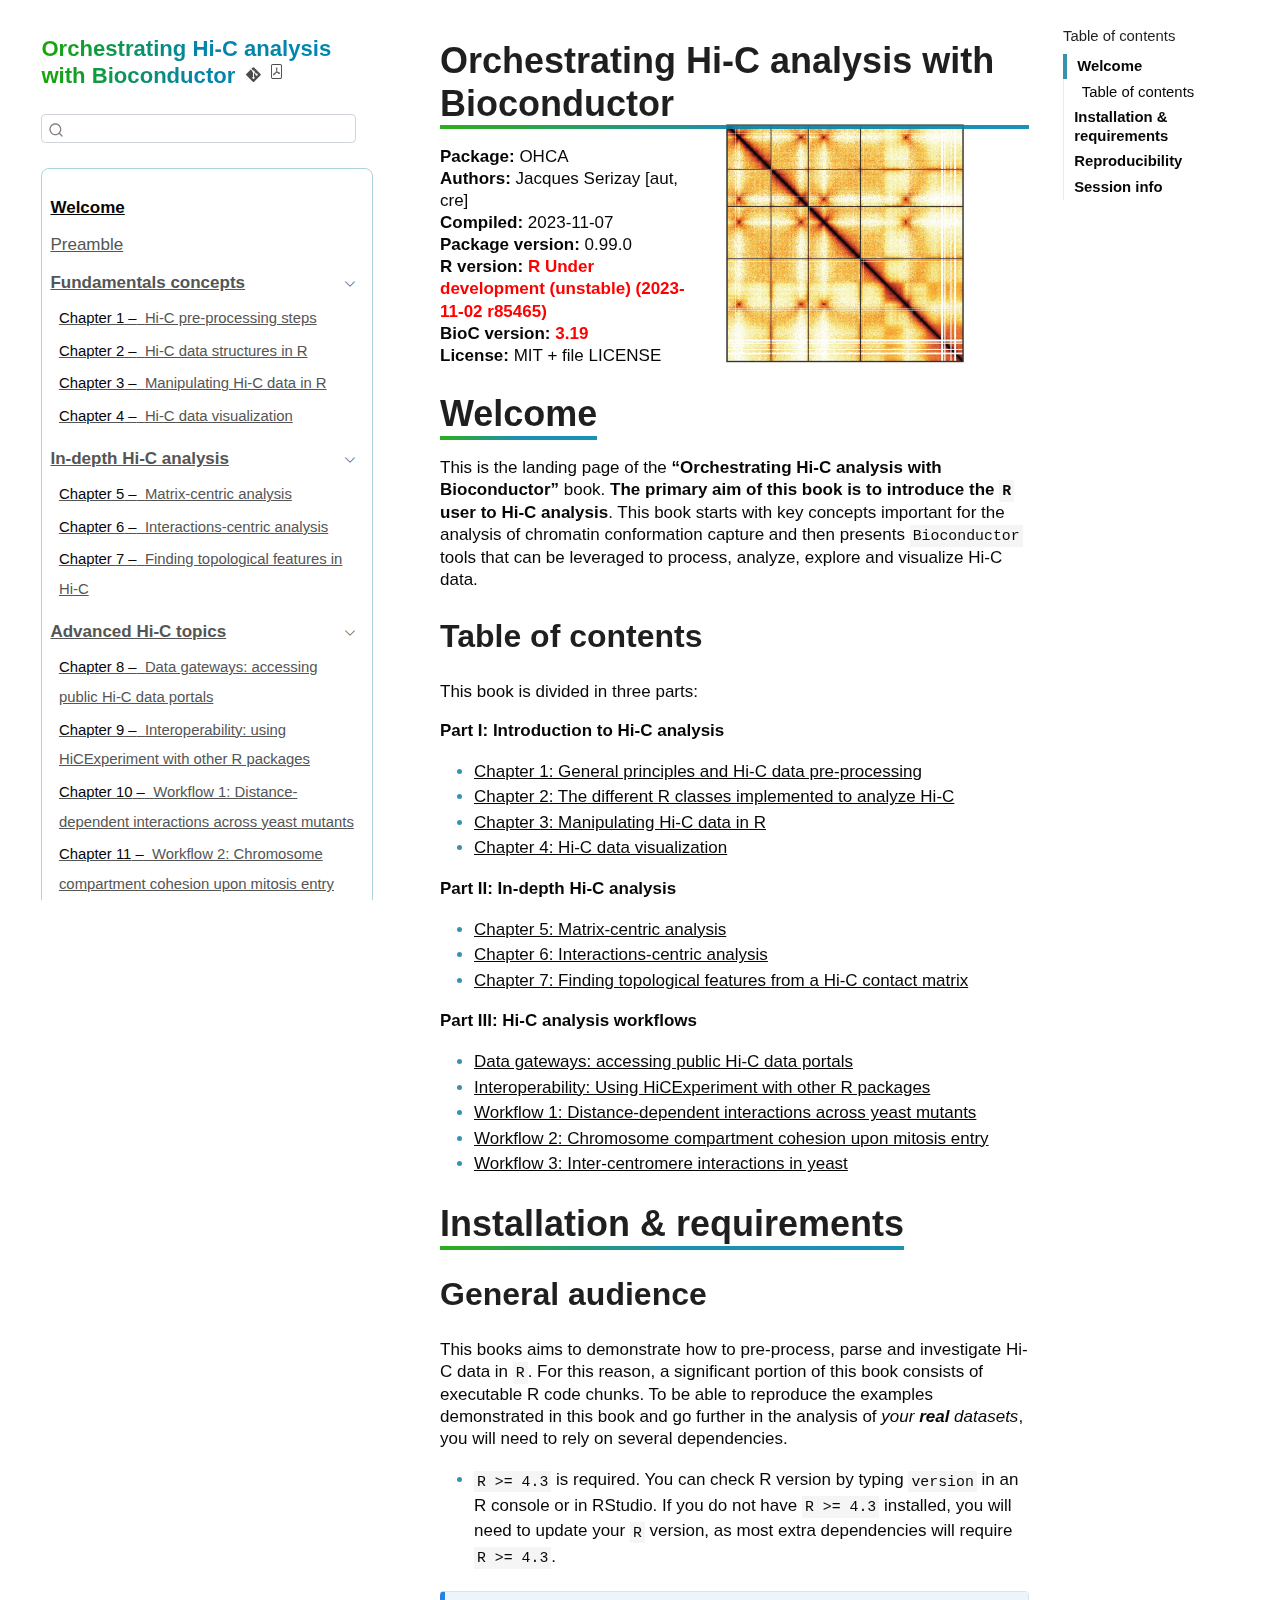
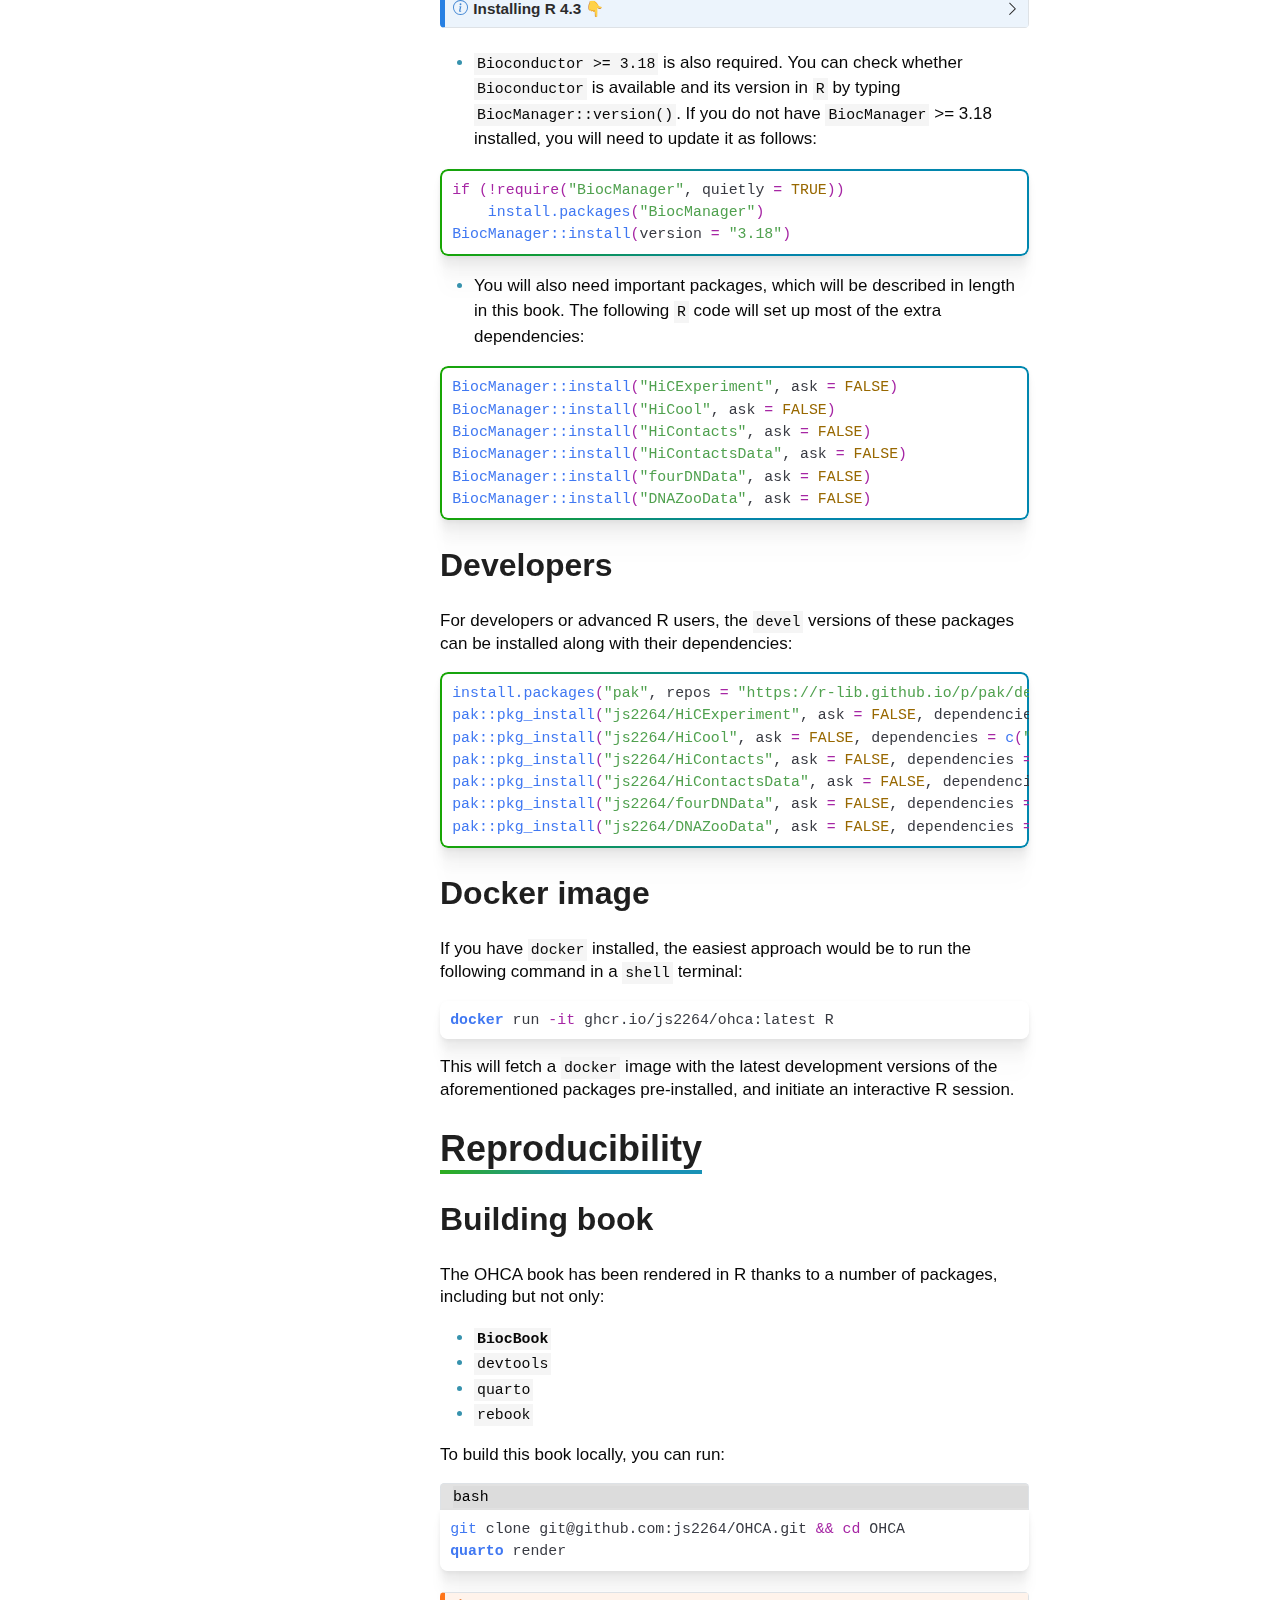
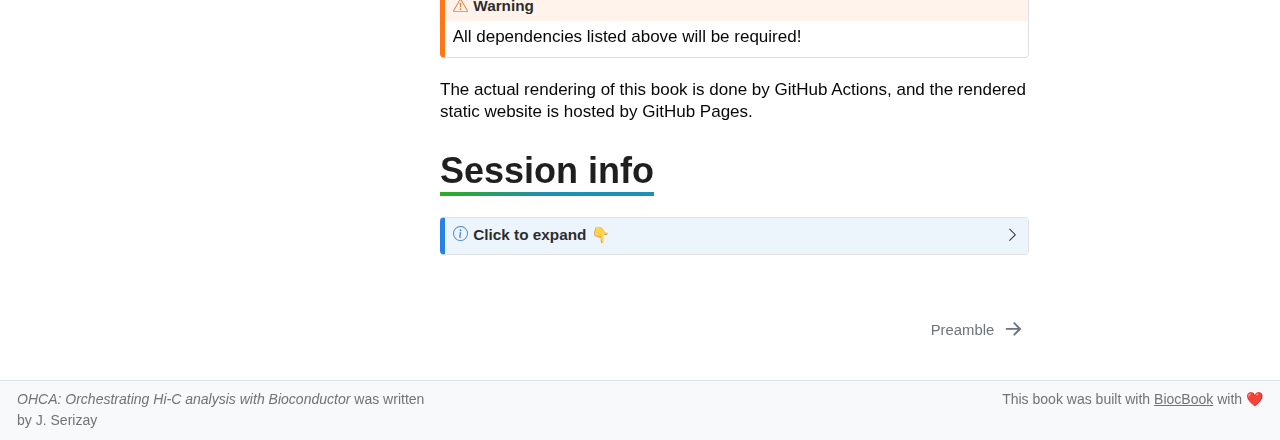
==== docs/devel/index.html @ e79a528d "Deploying to gh-pages from @ js2264/OHCA@d5140991c79b38a2b1a482feb7777cec8af69904 🚀" ====
<!DOCTYPE html>
<html xmlns="http://www.w3.org/1999/xhtml" lang="en" xml:lang="en"><head>
<meta http-equiv="Content-Type" content="text/html; charset=UTF-8">
<meta charset="utf-8">
<meta name="generator" content="quarto-1.3.433">
<meta name="viewport" content="width=device-width, initial-scale=1.0, user-scalable=yes">
<title>Orchestrating Hi-C analysis with Bioconductor</title>
<style>
code{white-space: pre-wrap;}
span.smallcaps{font-variant: small-caps;}
div.columns{display: flex; gap: min(4vw, 1.5em);}
div.column{flex: auto; overflow-x: auto;}
div.hanging-indent{margin-left: 1.5em; text-indent: -1.5em;}
ul.task-list{list-style: none;}
ul.task-list li input[type="checkbox"] {
  width: 0.8em;
  margin: 0 0.8em 0.2em -1em; /* quarto-specific, see https://github.com/quarto-dev/quarto-cli/issues/4556 */ 
  vertical-align: middle;
}
/* CSS for syntax highlighting */
pre > code.sourceCode { white-space: pre; position: relative; }
pre > code.sourceCode > span { display: inline-block; line-height: 1.25; }
pre > code.sourceCode > span:empty { height: 1.2em; }
.sourceCode { overflow: visible; }
code.sourceCode > span { color: inherit; text-decoration: inherit; }
div.sourceCode { margin: 1em 0; }
pre.sourceCode { margin: 0; }
@media screen {
div.sourceCode { overflow: auto; }
}
@media print {
pre > code.sourceCode { white-space: pre-wrap; }
pre > code.sourceCode > span { text-indent: -5em; padding-left: 5em; }
}
pre.numberSource code
  { counter-reset: source-line 0; }
pre.numberSource code > span
  { position: relative; left: -4em; counter-increment: source-line; }
pre.numberSource code > span > a:first-child::before
  { content: counter(source-line);
    position: relative; left: -1em; text-align: right; vertical-align: baseline;
    border: none; display: inline-block;
    -webkit-touch-callout: none; -webkit-user-select: none;
    -khtml-user-select: none; -moz-user-select: none;
    -ms-user-select: none; user-select: none;
    padding: 0 4px; width: 4em;
  }
pre.numberSource { margin-left: 3em;  padding-left: 4px; }
div.sourceCode
  {   }
@media screen {
pre > code.sourceCode > span > a:first-child::before { text-decoration: underline; }
}
</style>

<script src="site_libs/quarto-nav/quarto-nav.js"></script>
<script src="site_libs/quarto-nav/headroom.min.js"></script>
<script src="site_libs/clipboard/clipboard.min.js"></script>
<script src="site_libs/quarto-search/autocomplete.umd.js"></script>
<script src="site_libs/quarto-search/fuse.min.js"></script>
<script src="site_libs/quarto-search/quarto-search.js"></script>
<meta name="quarto:offset" content="./">
<link href="./pages/preamble.html" rel="next">
<link href="./assets/cover.jpg" rel="icon" type="image/jpeg">
<script src="site_libs/quarto-html/quarto.js"></script>
<script src="site_libs/quarto-html/popper.min.js"></script>
<script src="site_libs/quarto-html/tippy.umd.min.js"></script>
<script src="site_libs/quarto-html/anchor.min.js"></script>
<link href="site_libs/quarto-html/tippy.css" rel="stylesheet">
<link href="site_libs/quarto-html/quarto-syntax-highlighting.css" rel="stylesheet" id="quarto-text-highlighting-styles">
<script src="site_libs/bootstrap/bootstrap.min.js"></script>
<link href="site_libs/bootstrap/bootstrap-icons.css" rel="stylesheet">
<link href="site_libs/bootstrap/bootstrap.min.css" rel="stylesheet" id="quarto-bootstrap" data-mode="light"><script id="quarto-search-options" type="application/json">{
  "location": "sidebar",
  "copy-button": false,
  "collapse-after": 3,
  "panel-placement": "start",
  "type": "textbox",
  "limit": 20,
  "language": {
    "search-no-results-text": "No results",
    "search-matching-documents-text": "matching documents",
    "search-copy-link-title": "Copy link to search",
    "search-hide-matches-text": "Hide additional matches",
    "search-more-match-text": "more match in this document",
    "search-more-matches-text": "more matches in this document",
    "search-clear-button-title": "Clear",
    "search-detached-cancel-button-title": "Cancel",
    "search-submit-button-title": "Submit",
    "search-label": "Search"
  }
}</script>
</head>
<body class="nav-sidebar docked">

<div id="quarto-search-results"></div>
  <header id="quarto-header" class="headroom fixed-top"><nav class="quarto-secondary-nav"><div class="container-fluid d-flex">
      <button type="button" class="quarto-btn-toggle btn" data-bs-toggle="collapse" data-bs-target="#quarto-sidebar,#quarto-sidebar-glass" aria-controls="quarto-sidebar" aria-expanded="false" aria-label="Toggle sidebar navigation" onclick="if (window.quartoToggleHeadroom) { window.quartoToggleHeadroom(); }">
        <i class="bi bi-layout-text-sidebar-reverse"></i>
      </button>
      <nav class="quarto-page-breadcrumbs" aria-label="breadcrumb"><ol class="breadcrumb"><li class="breadcrumb-item"><a href="./index.html">Welcome</a></li></ol></nav>
      <a class="flex-grow-1" role="button" data-bs-toggle="collapse" data-bs-target="#quarto-sidebar,#quarto-sidebar-glass" aria-controls="quarto-sidebar" aria-expanded="false" aria-label="Toggle sidebar navigation" onclick="if (window.quartoToggleHeadroom) { window.quartoToggleHeadroom(); }">      
      </a>
      <button type="button" class="btn quarto-search-button" aria-label="" onclick="window.quartoOpenSearch();">
        <i class="bi bi-search"></i>
      </button>
    </div>
  </nav></header><!-- content --><div id="quarto-content" class="quarto-container page-columns page-rows-contents page-layout-article">
<!-- sidebar -->
  <nav id="quarto-sidebar" class="sidebar collapse collapse-horizontal sidebar-navigation docked overflow-auto"><div class="pt-lg-2 mt-2 text-left sidebar-header">
    <div class="sidebar-title mb-0 py-0">
      <a href="./">Orchestrating Hi-C analysis with Bioconductor</a> 
        <div class="sidebar-tools-main">
    <div class="dropdown">
      <a href="" title="" id="quarto-navigation-tool-dropdown-0" class="quarto-navigation-tool dropdown-toggle px-1" data-bs-toggle="dropdown" aria-expanded="false" aria-label=""><i class="bi bi-git"></i></a>
      <ul class="dropdown-menu" aria-labelledby="quarto-navigation-tool-dropdown-0">
<li>
            <a class="dropdown-item sidebar-tools-main-item" href="https://github.com/js2264/OHCA/">
            Source Code
            </a>
          </li>
          <li>
            <a class="dropdown-item sidebar-tools-main-item" href="https://js2264.github.io/OHCA/devel/">
            Browse version `devel`
            </a>
          </li>
      </ul>
</div>
    <a href="./Orchestrating-Hi-C-analysis-with-Bioconductor.pdf" rel="" title="Download PDF" class="quarto-navigation-tool px-1" aria-label="Download PDF"><i class="bi bi-file-pdf"></i></a>
</div>
    </div>
      </div>
        <div class="mt-2 flex-shrink-0 align-items-center">
        <div class="sidebar-search">
        <div id="quarto-search" class="" title="Search"></div>
        </div>
        </div>
    <div class="sidebar-menu-container"> 
    <ul class="list-unstyled mt-1">
<li class="sidebar-item">
  <div class="sidebar-item-container"> 
  <a href="./index.html" class="sidebar-item-text sidebar-link active">
 <span class="menu-text">Welcome</span></a>
  </div>
</li>
        <li class="sidebar-item">
  <div class="sidebar-item-container"> 
  <a href="./pages/preamble.html" class="sidebar-item-text sidebar-link">
 <span class="menu-text">Preamble</span></a>
  </div>
</li>
        <li class="sidebar-item sidebar-item-section">
      <div class="sidebar-item-container"> 
            <a class="sidebar-item-text sidebar-link text-start" data-bs-toggle="collapse" data-bs-target="#quarto-sidebar-section-1" aria-expanded="true">
 <span class="menu-text">Fundamentals concepts</span></a>
          <a class="sidebar-item-toggle text-start" data-bs-toggle="collapse" data-bs-target="#quarto-sidebar-section-1" aria-expanded="true" aria-label="Toggle section">
            <i class="bi bi-chevron-right ms-2"></i>
          </a> 
      </div>
      <ul id="quarto-sidebar-section-1" class="collapse list-unstyled sidebar-section depth1 show">
<li class="sidebar-item">
  <div class="sidebar-item-container"> 
  <a href="./pages/principles.html" class="sidebar-item-text sidebar-link">
 <span class="menu-text"><span class="chapter-number">1</span>&nbsp; <span class="chapter-title">Hi-C pre-processing steps</span></span></a>
  </div>
</li>
          <li class="sidebar-item">
  <div class="sidebar-item-container"> 
  <a href="./pages/data-representation.html" class="sidebar-item-text sidebar-link">
 <span class="menu-text"><span class="chapter-number">2</span>&nbsp; <span class="chapter-title">Hi-C data structures in R</span></span></a>
  </div>
</li>
          <li class="sidebar-item">
  <div class="sidebar-item-container"> 
  <a href="./pages/parsing.html" class="sidebar-item-text sidebar-link">
 <span class="menu-text"><span class="chapter-number">3</span>&nbsp; <span class="chapter-title">Manipulating Hi-C data in R</span></span></a>
  </div>
</li>
          <li class="sidebar-item">
  <div class="sidebar-item-container"> 
  <a href="./pages/visualization.html" class="sidebar-item-text sidebar-link">
 <span class="menu-text"><span class="chapter-number">4</span>&nbsp; <span class="chapter-title">Hi-C data visualization</span></span></a>
  </div>
</li>
      </ul>
</li>
        <li class="sidebar-item sidebar-item-section">
      <div class="sidebar-item-container"> 
            <a class="sidebar-item-text sidebar-link text-start" data-bs-toggle="collapse" data-bs-target="#quarto-sidebar-section-2" aria-expanded="true">
 <span class="menu-text">In-depth Hi-C analysis</span></a>
          <a class="sidebar-item-toggle text-start" data-bs-toggle="collapse" data-bs-target="#quarto-sidebar-section-2" aria-expanded="true" aria-label="Toggle section">
            <i class="bi bi-chevron-right ms-2"></i>
          </a> 
      </div>
      <ul id="quarto-sidebar-section-2" class="collapse list-unstyled sidebar-section depth1 show">
<li class="sidebar-item">
  <div class="sidebar-item-container"> 
  <a href="./pages/matrix-centric.html" class="sidebar-item-text sidebar-link">
 <span class="menu-text"><span class="chapter-number">5</span>&nbsp; <span class="chapter-title">Matrix-centric analysis</span></span></a>
  </div>
</li>
          <li class="sidebar-item">
  <div class="sidebar-item-container"> 
  <a href="./pages/interactions-centric.html" class="sidebar-item-text sidebar-link">
 <span class="menu-text"><span class="chapter-number">6</span>&nbsp; <span class="chapter-title">Interactions-centric analysis</span></span></a>
  </div>
</li>
          <li class="sidebar-item">
  <div class="sidebar-item-container"> 
  <a href="./pages/topological-features.html" class="sidebar-item-text sidebar-link">
 <span class="menu-text"><span class="chapter-number">7</span>&nbsp; <span class="chapter-title">Finding topological features in Hi-C</span></span></a>
  </div>
</li>
      </ul>
</li>
        <li class="sidebar-item sidebar-item-section">
      <div class="sidebar-item-container"> 
            <a class="sidebar-item-text sidebar-link text-start" data-bs-toggle="collapse" data-bs-target="#quarto-sidebar-section-3" aria-expanded="true">
 <span class="menu-text">Advanced Hi-C topics</span></a>
          <a class="sidebar-item-toggle text-start" data-bs-toggle="collapse" data-bs-target="#quarto-sidebar-section-3" aria-expanded="true" aria-label="Toggle section">
            <i class="bi bi-chevron-right ms-2"></i>
          </a> 
      </div>
      <ul id="quarto-sidebar-section-3" class="collapse list-unstyled sidebar-section depth1 show">
<li class="sidebar-item">
  <div class="sidebar-item-container"> 
  <a href="./pages/disseminating.html" class="sidebar-item-text sidebar-link">
 <span class="menu-text"><span class="chapter-number">8</span>&nbsp; <span class="chapter-title">Data gateways: accessing public Hi-C data portals</span></span></a>
  </div>
</li>
          <li class="sidebar-item">
  <div class="sidebar-item-container"> 
  <a href="./pages/interoperability.html" class="sidebar-item-text sidebar-link">
 <span class="menu-text"><span class="chapter-number">9</span>&nbsp; <span class="chapter-title">Interoperability: using HiCExperiment with other R packages</span></span></a>
  </div>
</li>
          <li class="sidebar-item">
  <div class="sidebar-item-container"> 
  <a href="./pages/workflow-yeast.html" class="sidebar-item-text sidebar-link">
 <span class="menu-text"><span class="chapter-number">10</span>&nbsp; <span class="chapter-title">Workflow 1: Distance-dependent interactions across yeast mutants</span></span></a>
  </div>
</li>
          <li class="sidebar-item">
  <div class="sidebar-item-container"> 
  <a href="./pages/workflow-chicken.html" class="sidebar-item-text sidebar-link">
 <span class="menu-text"><span class="chapter-number">11</span>&nbsp; <span class="chapter-title">Workflow 2: Chromosome compartment cohesion upon mitosis entry</span></span></a>
  </div>
</li>
          <li class="sidebar-item">
  <div class="sidebar-item-container"> 
  <a href="./pages/workflow-centros.html" class="sidebar-item-text sidebar-link">
 <span class="menu-text"><span class="chapter-number">12</span>&nbsp; <span class="chapter-title">Workflow 3: Inter-centromere interactions in yeast</span></span></a>
  </div>
</li>
      </ul>
</li>
    </ul>
</div>
</nav><div id="quarto-sidebar-glass" data-bs-toggle="collapse" data-bs-target="#quarto-sidebar,#quarto-sidebar-glass"></div>
<!-- margin-sidebar -->
    <div id="quarto-margin-sidebar" class="sidebar margin-sidebar">
        <nav id="TOC" role="doc-toc" class="toc-active"><h2 id="toc-title">Table of contents</h2>
   
  <ul>
<li>
<a href="#welcome" id="toc-welcome" class="nav-link active" data-scroll-target="#welcome">Welcome</a>
  <ul class="collapse">
<li><a href="#table-of-contents" id="toc-table-of-contents" class="nav-link" data-scroll-target="#table-of-contents">Table of contents</a></li>
  </ul>
</li>
  <li>
<a href="#installation-requirements" id="toc-installation-requirements" class="nav-link" data-scroll-target="#installation-requirements">Installation &amp; requirements</a>
  <ul class="collapse">
<li><a href="#general-audience" id="toc-general-audience" class="nav-link" data-scroll-target="#general-audience">General audience</a></li>
  <li><a href="#developers" id="toc-developers" class="nav-link" data-scroll-target="#developers">Developers</a></li>
  <li><a href="#docker-image" id="toc-docker-image" class="nav-link" data-scroll-target="#docker-image">Docker image</a></li>
  </ul>
</li>
  <li>
<a href="#reproducibility" id="toc-reproducibility" class="nav-link" data-scroll-target="#reproducibility">Reproducibility</a>
  <ul class="collapse">
<li><a href="#building-book" id="toc-building-book" class="nav-link" data-scroll-target="#building-book">Building book</a></li>
  </ul>
</li>
  <li><a href="#session-info" id="toc-session-info" class="nav-link" data-scroll-target="#session-info">Session info</a></li>
  </ul></nav>
    </div>
<!-- main -->
<main class="content" id="quarto-document-content"><header id="title-block-header" class="quarto-title-block default"><div class="quarto-title">
<h1 class="title">Orchestrating Hi-C analysis with Bioconductor</h1>
</div>



<div class="quarto-title-meta">

    
  
    
  </div>
  

</header><p><img src="assets/cover.jpg" title="Orchestrating Hi-C analysis with Bioconductor" class="quarto-cover-image img-fluid"></p>
<p><strong>Package:</strong> OHCA<br><strong>Authors:</strong> Jacques Serizay [aut, cre]<br><strong>Compiled:</strong> 2023-11-07<br><strong>Package version:</strong> 0.99.0<br><strong>R version:</strong> <b style="color:red;">R Under development (unstable) (2023-11-02 r85465)</b><br><strong>BioC version:</strong> <b style="color:red;">3.19</b><br><strong>License:</strong> MIT + file LICENSE<br></p>
<section id="welcome" class="level1 unnumbered"><h1 class="unnumbered">Welcome</h1>
<p>This is the landing page of the <strong>“Orchestrating Hi-C analysis with Bioconductor”</strong> book. <strong>The primary aim of this book is to introduce the <code>R</code> user to Hi-C analysis</strong>. This book starts with key concepts important for the analysis of chromatin conformation capture and then presents <code>Bioconductor</code> tools that can be leveraged to process, analyze, explore and visualize Hi-C data.</p>
<section id="table-of-contents" class="level2 unnumbered"><h2 class="unnumbered anchored" data-anchor-id="table-of-contents">Table of contents</h2>
<p>This book is divided in three parts:</p>
<p><strong>Part I: Introduction to Hi-C analysis</strong></p>
<ul>
<li><a href="principles.qmd">Chapter 1: General principles and Hi-C data pre-processing</a></li>
<li><a href="data-representation.qmd">Chapter 2: The different R classes implemented to analyze Hi-C</a></li>
<li><a href="parsing.qmd">Chapter 3: Manipulating Hi-C data in R</a></li>
<li><a href="visualization.qmd">Chapter 4: Hi-C data visualization</a></li>
</ul>
<p><strong>Part II: In-depth Hi-C analysis</strong></p>
<ul>
<li><a href="matrix-centric.qmd">Chapter 5: Matrix-centric analysis</a></li>
<li><a href="interactions-centric.qmd">Chapter 6: Interactions-centric analysis</a></li>
<li><a href="topological-features.qmd">Chapter 7: Finding topological features from a Hi-C contact matrix</a></li>
</ul>
<p><strong>Part III: Hi-C analysis workflows</strong></p>
<ul>
<li><a href="disseminating.qmd">Data gateways: accessing public Hi-C data portals</a></li>
<li><a href="interoperability.qmd">Interoperability: Using HiCExperiment with other R packages</a></li>
<li><a href="workflow-yeast.qmd">Workflow 1: Distance-dependent interactions across yeast mutants</a></li>
<li><a href="workflow-chicken.qmd">Workflow 2: Chromosome compartment cohesion upon mitosis entry</a></li>
<li><a href="workflow-centros.qmd">Workflow 3: Inter-centromere interactions in yeast</a></li>
</ul></section></section><section id="installation-requirements" class="level1 unnumbered"><h1 class="unnumbered">Installation &amp; requirements</h1>
<section id="general-audience" class="level2 unnumbered"><h2 class="unnumbered anchored" data-anchor-id="general-audience">General audience</h2>
<p>This books aims to demonstrate how to pre-process, parse and investigate Hi-C data in <code>R</code>. For this reason, a significant portion of this book consists of executable R code chunks. To be able to reproduce the examples demonstrated in this book and go further in the analysis of <em>your <strong>real</strong> datasets</em>, you will need to rely on several dependencies.</p>
<ul>
<li>
<code>R &gt;= 4.3</code> is required. You can check R version by typing <code>version</code> in an R console or in RStudio. If you do not have <code>R &gt;= 4.3</code> installed, you will need to update your <code>R</code> version, as most extra dependencies will require <code>R &gt;= 4.3</code>.</li>
</ul>
<div class="callout callout-style-default callout-note callout-titled">
<div class="callout-header d-flex align-content-center" data-bs-toggle="collapse" data-bs-target=".callout-1-contents" aria-controls="callout-1" aria-expanded="false" aria-label="Toggle callout">
<div class="callout-icon-container">
<i class="callout-icon"></i>
</div>
<div class="callout-title-container flex-fill">
Installing R 4.3 👇
</div>
<div class="callout-btn-toggle d-inline-block border-0 py-1 ps-1 pe-0 float-end"><i class="callout-toggle"></i></div>
</div>
<div id="callout-1" class="callout-1-contents callout-collapse collapse">
<div class="callout-body-container callout-body">
<p>Detailed instructions are available <a href="https://github.com/js2264/setup_ubuntu">here</a> to install <code>R 4.3</code> on a Linux machine (Ubuntu 22.04).</p>
<p>Briefly, to install pre-compiled version of <code>R 4.3.0</code>:</p>
<div class="cell" data-layout-align="center">
<div class="sourceCode cell-code" id="cb1"><pre class="sourceCode sh code-with-copy"><code class="sourceCode bash"><span id="cb1-1"><a href="#cb1-1" aria-hidden="true" tabindex="-1"></a><span class="co"># This is adapted from Posit (https://docs.posit.co/resources/install-r/)</span></span>
<span id="cb1-2"><a href="#cb1-2" aria-hidden="true" tabindex="-1"></a><span class="bu">export</span> <span class="va">R_VERSION</span><span class="op">=</span>4.3.0</span>
<span id="cb1-3"><a href="#cb1-3" aria-hidden="true" tabindex="-1"></a></span>
<span id="cb1-4"><a href="#cb1-4" aria-hidden="true" tabindex="-1"></a><span class="co"># Install curl and gdebi-core</span></span>
<span id="cb1-5"><a href="#cb1-5" aria-hidden="true" tabindex="-1"></a><span class="fu">sudo</span> apt update <span class="at">-qq</span></span>
<span id="cb1-6"><a href="#cb1-6" aria-hidden="true" tabindex="-1"></a><span class="fu">sudo</span> apt install curl gdebi-core <span class="at">-y</span></span>
<span id="cb1-7"><a href="#cb1-7" aria-hidden="true" tabindex="-1"></a></span>
<span id="cb1-8"><a href="#cb1-8" aria-hidden="true" tabindex="-1"></a><span class="co"># Fetching the `.deb` install file from Posit repository</span></span>
<span id="cb1-9"><a href="#cb1-9" aria-hidden="true" tabindex="-1"></a><span class="ex">curl</span> <span class="at">-O</span> https://cdn.rstudio.com/r/ubuntu-2204/pkgs/r-<span class="va">${R_VERSION}</span>_1_amd64.deb</span>
<span id="cb1-10"><a href="#cb1-10" aria-hidden="true" tabindex="-1"></a></span>
<span id="cb1-11"><a href="#cb1-11" aria-hidden="true" tabindex="-1"></a><span class="co"># Install R</span></span>
<span id="cb1-12"><a href="#cb1-12" aria-hidden="true" tabindex="-1"></a><span class="fu">sudo</span> gdebi r-<span class="va">${R_VERSION}</span>_1_amd64.deb <span class="at">--non-interactive</span> <span class="at">-q</span></span>
<span id="cb1-13"><a href="#cb1-13" aria-hidden="true" tabindex="-1"></a></span>
<span id="cb1-14"><a href="#cb1-14" aria-hidden="true" tabindex="-1"></a><span class="co"># Optional: create a symlink to add R to your PATH</span></span>
<span id="cb1-15"><a href="#cb1-15" aria-hidden="true" tabindex="-1"></a><span class="fu">sudo</span> ln <span class="at">-s</span> /opt/R/<span class="va">${R_VERSION}</span>/bin/R /usr/local/bin/R</span></code><button title="Copy to Clipboard" class="code-copy-button"><i class="bi"></i></button></pre></div>
</div>
<p>If you have some issues when installing the Hi-C packages listed below, you may need to install the following system libraries:</p>
<div class="cell" data-layout-align="center">
<div class="sourceCode cell-code" id="cb2"><pre class="sourceCode sh code-with-copy"><code class="sourceCode bash"><span id="cb2-1"><a href="#cb2-1" aria-hidden="true" tabindex="-1"></a><span class="fu">sudo</span> apt update <span class="at">-qq</span></span>
<span id="cb2-2"><a href="#cb2-2" aria-hidden="true" tabindex="-1"></a><span class="fu">sudo</span> apt install <span class="at">-y</span> <span class="dt">\</span></span>
<span id="cb2-3"><a href="#cb2-3" aria-hidden="true" tabindex="-1"></a>    automake make cmake fort77 gfortran <span class="dt">\</span></span>
<span id="cb2-4"><a href="#cb2-4" aria-hidden="true" tabindex="-1"></a>    bzip2 unzip ftp build-essential <span class="dt">\</span></span>
<span id="cb2-5"><a href="#cb2-5" aria-hidden="true" tabindex="-1"></a>    libc6 libreadline-dev <span class="dt">\</span></span>
<span id="cb2-6"><a href="#cb2-6" aria-hidden="true" tabindex="-1"></a>    libpng-dev libjpeg-dev libtiff-dev <span class="dt">\</span></span>
<span id="cb2-7"><a href="#cb2-7" aria-hidden="true" tabindex="-1"></a>    libx11-dev libxt-dev x11-common <span class="dt">\</span></span>
<span id="cb2-8"><a href="#cb2-8" aria-hidden="true" tabindex="-1"></a>    libharfbuzz-dev libfribidi-dev <span class="dt">\</span></span>
<span id="cb2-9"><a href="#cb2-9" aria-hidden="true" tabindex="-1"></a>    libfreetype6-dev libfontconfig1-dev <span class="dt">\</span></span>
<span id="cb2-10"><a href="#cb2-10" aria-hidden="true" tabindex="-1"></a>    libbz2-dev liblzma-dev libtool <span class="dt">\</span></span>
<span id="cb2-11"><a href="#cb2-11" aria-hidden="true" tabindex="-1"></a>    libxml2 libxml2-dev <span class="dt">\</span></span>
<span id="cb2-12"><a href="#cb2-12" aria-hidden="true" tabindex="-1"></a>    libzstd-dev zlib1g-dev <span class="dt">\</span></span>
<span id="cb2-13"><a href="#cb2-13" aria-hidden="true" tabindex="-1"></a>    libdb-dev libglu1-mesa-dev <span class="dt">\</span></span>
<span id="cb2-14"><a href="#cb2-14" aria-hidden="true" tabindex="-1"></a>    libncurses5-dev libghc-zlib-dev libncurses-dev <span class="dt">\</span></span>
<span id="cb2-15"><a href="#cb2-15" aria-hidden="true" tabindex="-1"></a>    libpcre3-dev libxml2-dev libblas-dev libzmq3-dev <span class="dt">\</span></span>
<span id="cb2-16"><a href="#cb2-16" aria-hidden="true" tabindex="-1"></a>    libssl-dev libcurl4-openssl-dev <span class="dt">\</span></span>
<span id="cb2-17"><a href="#cb2-17" aria-hidden="true" tabindex="-1"></a>    libgsl-dev libeigen3-dev libboost-all-dev <span class="dt">\</span></span>
<span id="cb2-18"><a href="#cb2-18" aria-hidden="true" tabindex="-1"></a>    libgtk2.0-dev xvfb xauth xfonts-base apt-transport-https <span class="dt">\</span></span>
<span id="cb2-19"><a href="#cb2-19" aria-hidden="true" tabindex="-1"></a>    libhdf5-dev libudunits2-dev libgdal-dev libgeos-dev <span class="dt">\</span></span>
<span id="cb2-20"><a href="#cb2-20" aria-hidden="true" tabindex="-1"></a>    libproj-dev libnode-dev libmagick++-dev</span></code><button title="Copy to Clipboard" class="code-copy-button"><i class="bi"></i></button></pre></div>
</div>
</div>
</div>
</div>
<ul>
<li>
<code>Bioconductor &gt;= 3.18</code> is also required. You can check whether <code>Bioconductor</code> is available and its version in <code>R</code> by typing <code><a href="https://bioconductor.github.io/BiocManager/reference/version.html">BiocManager::version()</a></code>. If you do not have <code>BiocManager</code> &gt;= 3.18 installed, you will need to update it as follows:</li>
</ul>
<div class="cell" data-layout-align="center">
<div class="sourceCode" id="cb3"><pre class="downlit sourceCode r code-with-copy"><code class="sourceCode R"><span><span class="kw">if</span> <span class="op">(</span><span class="op">!</span><span class="kw"><a href="https://rdrr.io/r/base/library.html">require</a></span><span class="op">(</span><span class="st"><a href="https://bioconductor.github.io/BiocManager/">"BiocManager"</a></span>, quietly <span class="op">=</span> <span class="cn">TRUE</span><span class="op">)</span><span class="op">)</span></span>
<span>    <span class="fu"><a href="https://rdrr.io/r/utils/install.packages.html">install.packages</a></span><span class="op">(</span><span class="st">"BiocManager"</span><span class="op">)</span></span>
<span><span class="fu">BiocManager</span><span class="fu">::</span><span class="fu"><a href="https://bioconductor.github.io/BiocManager/reference/install.html">install</a></span><span class="op">(</span>version <span class="op">=</span> <span class="st">"3.18"</span><span class="op">)</span></span></code><button title="Copy to Clipboard" class="code-copy-button"><i class="bi"></i></button></pre></div>
</div>
<ul>
<li>You will also need important packages, which will be described in length in this book. The following <code>R</code> code will set up most of the extra dependencies:</li>
</ul>
<div class="cell" data-layout-align="center">
<div class="sourceCode" id="cb4"><pre class="downlit sourceCode r code-with-copy"><code class="sourceCode R"><span><span class="fu">BiocManager</span><span class="fu">::</span><span class="fu"><a href="https://bioconductor.github.io/BiocManager/reference/install.html">install</a></span><span class="op">(</span><span class="st">"HiCExperiment"</span>, ask <span class="op">=</span> <span class="cn">FALSE</span><span class="op">)</span></span>
<span><span class="fu">BiocManager</span><span class="fu">::</span><span class="fu"><a href="https://bioconductor.github.io/BiocManager/reference/install.html">install</a></span><span class="op">(</span><span class="st">"HiCool"</span>, ask <span class="op">=</span> <span class="cn">FALSE</span><span class="op">)</span></span>
<span><span class="fu">BiocManager</span><span class="fu">::</span><span class="fu"><a href="https://bioconductor.github.io/BiocManager/reference/install.html">install</a></span><span class="op">(</span><span class="st">"HiContacts"</span>, ask <span class="op">=</span> <span class="cn">FALSE</span><span class="op">)</span></span>
<span><span class="fu">BiocManager</span><span class="fu">::</span><span class="fu"><a href="https://bioconductor.github.io/BiocManager/reference/install.html">install</a></span><span class="op">(</span><span class="st">"HiContactsData"</span>, ask <span class="op">=</span> <span class="cn">FALSE</span><span class="op">)</span></span>
<span><span class="fu">BiocManager</span><span class="fu">::</span><span class="fu"><a href="https://bioconductor.github.io/BiocManager/reference/install.html">install</a></span><span class="op">(</span><span class="st">"fourDNData"</span>, ask <span class="op">=</span> <span class="cn">FALSE</span><span class="op">)</span></span>
<span><span class="fu">BiocManager</span><span class="fu">::</span><span class="fu"><a href="https://bioconductor.github.io/BiocManager/reference/install.html">install</a></span><span class="op">(</span><span class="st">"DNAZooData"</span>, ask <span class="op">=</span> <span class="cn">FALSE</span><span class="op">)</span></span></code><button title="Copy to Clipboard" class="code-copy-button"><i class="bi"></i></button></pre></div>
</div>
</section><section id="developers" class="level2 unnumbered"><h2 class="unnumbered anchored" data-anchor-id="developers">Developers</h2>
<p>For developers or advanced R users, the <code>devel</code> versions of these packages can be installed along with their dependencies:</p>
<div class="cell" data-layout-align="center">
<div class="sourceCode" id="cb5"><pre class="downlit sourceCode r code-with-copy"><code class="sourceCode R"><span><span class="fu"><a href="https://rdrr.io/r/utils/install.packages.html">install.packages</a></span><span class="op">(</span><span class="st">"pak"</span>, repos <span class="op">=</span> <span class="st">"https://r-lib.github.io/p/pak/devel/"</span><span class="op">)</span></span>
<span><span class="fu">pak</span><span class="fu">::</span><span class="fu">pkg_install</span><span class="op">(</span><span class="st">"js2264/HiCExperiment"</span>, ask <span class="op">=</span> <span class="cn">FALSE</span>, dependencies <span class="op">=</span> <span class="fu"><a href="https://rdrr.io/r/base/c.html">c</a></span><span class="op">(</span><span class="st">"Depends"</span>, <span class="st">"Imports"</span>, <span class="st">"Suggests"</span><span class="op">)</span><span class="op">)</span></span>
<span><span class="fu">pak</span><span class="fu">::</span><span class="fu">pkg_install</span><span class="op">(</span><span class="st">"js2264/HiCool"</span>, ask <span class="op">=</span> <span class="cn">FALSE</span>, dependencies <span class="op">=</span> <span class="fu"><a href="https://rdrr.io/r/base/c.html">c</a></span><span class="op">(</span><span class="st">"Depends"</span>, <span class="st">"Imports"</span>, <span class="st">"Suggests"</span><span class="op">)</span><span class="op">)</span></span>
<span><span class="fu">pak</span><span class="fu">::</span><span class="fu">pkg_install</span><span class="op">(</span><span class="st">"js2264/HiContacts"</span>, ask <span class="op">=</span> <span class="cn">FALSE</span>, dependencies <span class="op">=</span> <span class="fu"><a href="https://rdrr.io/r/base/c.html">c</a></span><span class="op">(</span><span class="st">"Depends"</span>, <span class="st">"Imports"</span>, <span class="st">"Suggests"</span><span class="op">)</span><span class="op">)</span></span>
<span><span class="fu">pak</span><span class="fu">::</span><span class="fu">pkg_install</span><span class="op">(</span><span class="st">"js2264/HiContactsData"</span>, ask <span class="op">=</span> <span class="cn">FALSE</span>, dependencies <span class="op">=</span> <span class="fu"><a href="https://rdrr.io/r/base/c.html">c</a></span><span class="op">(</span><span class="st">"Depends"</span>, <span class="st">"Imports"</span>, <span class="st">"Suggests"</span><span class="op">)</span><span class="op">)</span></span>
<span><span class="fu">pak</span><span class="fu">::</span><span class="fu">pkg_install</span><span class="op">(</span><span class="st">"js2264/fourDNData"</span>, ask <span class="op">=</span> <span class="cn">FALSE</span>, dependencies <span class="op">=</span> <span class="fu"><a href="https://rdrr.io/r/base/c.html">c</a></span><span class="op">(</span><span class="st">"Depends"</span>, <span class="st">"Imports"</span>, <span class="st">"Suggests"</span><span class="op">)</span><span class="op">)</span></span>
<span><span class="fu">pak</span><span class="fu">::</span><span class="fu">pkg_install</span><span class="op">(</span><span class="st">"js2264/DNAZooData"</span>, ask <span class="op">=</span> <span class="cn">FALSE</span>, dependencies <span class="op">=</span> <span class="fu"><a href="https://rdrr.io/r/base/c.html">c</a></span><span class="op">(</span><span class="st">"Depends"</span>, <span class="st">"Imports"</span>, <span class="st">"Suggests"</span><span class="op">)</span><span class="op">)</span></span></code><button title="Copy to Clipboard" class="code-copy-button"><i class="bi"></i></button></pre></div>
</div>
</section><section id="docker-image" class="level2 unnumbered"><h2 class="unnumbered anchored" data-anchor-id="docker-image">Docker image</h2>
<p>If you have <code>docker</code> installed, the easiest approach would be to run the following command in a <code>shell</code> terminal:</p>
<div class="cell" data-layout-align="center">
<div class="sourceCode cell-code" id="cb6"><pre class="sourceCode sh code-with-copy"><code class="sourceCode bash"><span id="cb6-1"><a href="#cb6-1" aria-hidden="true" tabindex="-1"></a><span class="ex">docker</span> run <span class="at">-it</span> ghcr.io/js2264/ohca:latest R</span></code><button title="Copy to Clipboard" class="code-copy-button"><i class="bi"></i></button></pre></div>
</div>
<p>This will fetch a <code>docker</code> image with the latest development versions of the aforementioned packages pre-installed, and initiate an interactive R session.</p>
</section></section><section id="reproducibility" class="level1 unnumbered"><h1 class="unnumbered">Reproducibility</h1>
<section id="building-book" class="level2 unnumbered"><h2 class="unnumbered anchored" data-anchor-id="building-book">Building book</h2>
<p>The OHCA book has been rendered in R thanks to a number of packages, including but not only:</p>
<ul>
<li><strong><code>BiocBook</code></strong></li>
<li><code>devtools</code></li>
<li><code>quarto</code></li>
<li><code>rebook</code></li>
</ul>
<p>To build this book locally, you can run:</p>
<div class="cell" data-layout-align="center">
<div class="code-with-filename">
<div class="code-with-filename-file">
<pre><strong>bash</strong></pre>
</div>
<div class="sourceCode cell-code" id="cb7"><pre class="sourceCode sh code-with-copy"><code class="sourceCode bash"><span id="cb7-1"><a href="#cb7-1" aria-hidden="true" tabindex="-1"></a><span class="fu">git</span> clone git@github.com:js2264/OHCA.git <span class="kw">&amp;&amp;</span> <span class="bu">cd</span> OHCA</span>
<span id="cb7-2"><a href="#cb7-2" aria-hidden="true" tabindex="-1"></a><span class="ex">quarto</span> render</span></code><button title="Copy to Clipboard" class="code-copy-button"><i class="bi"></i></button></pre></div>
</div>
</div>
<div class="callout callout-style-default callout-warning callout-titled">
<div class="callout-header d-flex align-content-center">
<div class="callout-icon-container">
<i class="callout-icon"></i>
</div>
<div class="callout-title-container flex-fill">
Warning
</div>
</div>
<div class="callout-body-container callout-body">
<p>All dependencies listed above will be required!</p>
</div>
</div>
<p>The actual rendering of this book is done by GitHub Actions, and the rendered static website is hosted by GitHub Pages.</p>
</section></section><section id="session-info" class="level1 unnumbered"><h1 class="unnumbered">Session info</h1>
<div class="callout callout-style-default callout-note callout-titled">
<div class="callout-header d-flex align-content-center" data-bs-toggle="collapse" data-bs-target=".callout-3-contents" aria-controls="callout-3" aria-expanded="false" aria-label="Toggle callout">
<div class="callout-icon-container">
<i class="callout-icon"></i>
</div>
<div class="callout-title-container flex-fill">
Click to expand 👇
</div>
<div class="callout-btn-toggle d-inline-block border-0 py-1 ps-1 pe-0 float-end"><i class="callout-toggle"></i></div>
</div>
<div id="callout-3" class="callout-3-contents callout-collapse collapse">
<div class="callout-body-container callout-body">
<div class="cell" data-layout-align="center">
<div class="sourceCode" id="cb8"><pre class="downlit sourceCode r code-with-copy"><code class="sourceCode R"><span><span class="fu">sessioninfo</span><span class="fu">::</span><span class="fu"><a href="https://r-lib.github.io/sessioninfo/reference/session_info.html">session_info</a></span><span class="op">(</span></span>
<span>    <span class="fu"><a href="https://rdrr.io/r/utils/installed.packages.html">installed.packages</a></span><span class="op">(</span><span class="op">)</span><span class="op">[</span>,<span class="st">"Package"</span><span class="op">]</span>, </span>
<span>    include_base <span class="op">=</span> <span class="cn">TRUE</span></span>
<span><span class="op">)</span></span>
<span><span class="co">##  ─ Session info ────────────────────────────────────────────────────────────</span></span>
<span><span class="co">##   setting  value</span></span>
<span><span class="co">##   version  R Under development (unstable) (2023-11-02 r85465)</span></span>
<span><span class="co">##   os       Ubuntu 22.04.3 LTS</span></span>
<span><span class="co">##   system   x86_64, linux-gnu</span></span>
<span><span class="co">##   ui       X11</span></span>
<span><span class="co">##   language (EN)</span></span>
<span><span class="co">##   collate  C</span></span>
<span><span class="co">##   ctype    en_US.UTF-8</span></span>
<span><span class="co">##   tz       Etc/UTC</span></span>
<span><span class="co">##   date     2023-11-07</span></span>
<span><span class="co">##   pandoc   3.1.1 @ /usr/local/bin/ (via rmarkdown)</span></span>
<span><span class="co">##  </span></span>
<span><span class="co">##  ─ Packages ────────────────────────────────────────────────────────────────</span></span>
<span><span class="co">##   package                     * version    date (UTC) lib source</span></span>
<span><span class="co">##   abind                         1.4-5      2016-07-21 [2] CRAN (R 4.4.0)</span></span>
<span><span class="co">##   aggregation                   1.0.1      2018-01-25 [2] CRAN (R 4.4.0)</span></span>
<span><span class="co">##   AnnotationDbi                 1.65.2     2023-11-03 [2] Bioconductor</span></span>
<span><span class="co">##   AnnotationFilter              1.27.0     2023-10-24 [2] Bioconductor</span></span>
<span><span class="co">##   AnnotationHub                 3.11.0     2023-10-25 [2] Bioconductor</span></span>
<span><span class="co">##   askpass                       1.2.0      2023-09-03 [2] CRAN (R 4.4.0)</span></span>
<span><span class="co">##   backports                     1.4.1      2021-12-13 [2] CRAN (R 4.4.0)</span></span>
<span><span class="co">##   base                        * 4.4.0      2023-11-05 [3] local</span></span>
<span><span class="co">##   base64enc                     0.1-3      2015-07-28 [2] CRAN (R 4.4.0)</span></span>
<span><span class="co">##   basilisk                      1.15.0     2023-10-24 [2] Bioconductor</span></span>
<span><span class="co">##   basilisk.utils                1.15.0     2023-10-24 [2] Bioconductor</span></span>
<span><span class="co">##   beeswarm                      0.4.0      2021-06-01 [2] CRAN (R 4.4.0)</span></span>
<span><span class="co">##   BH                            1.81.0-1   2023-01-22 [2] CRAN (R 4.4.0)</span></span>
<span><span class="co">##   Biobase                       2.63.0     2023-10-24 [2] Bioconductor</span></span>
<span><span class="co">##   BiocFileCache                 2.11.1     2023-10-26 [2] Bioconductor</span></span>
<span><span class="co">##   BiocGenerics                  0.49.1     2023-11-01 [2] Bioconductor</span></span>
<span><span class="co">##   BiocIO                        1.13.0     2023-10-24 [2] Bioconductor</span></span>
<span><span class="co">##   BiocManager                   1.30.22    2023-08-08 [2] CRAN (R 4.4.0)</span></span>
<span><span class="co">##   BiocParallel                  1.37.0     2023-10-24 [2] Bioconductor</span></span>
<span><span class="co">##   BiocStyle                     2.31.0     2023-10-24 [2] Bioconductor</span></span>
<span><span class="co">##   BiocVersion                   3.19.1     2023-10-26 [2] Bioconductor</span></span>
<span><span class="co">##   biomaRt                       2.59.0     2023-10-25 [2] Bioconductor</span></span>
<span><span class="co">##   Biostrings                    2.71.1     2023-10-25 [2] Bioconductor</span></span>
<span><span class="co">##   biovizBase                    1.51.0     2023-10-25 [2] Bioconductor</span></span>
<span><span class="co">##   bit                           4.0.5      2022-11-15 [2] CRAN (R 4.4.0)</span></span>
<span><span class="co">##   bit64                         4.0.5      2020-08-30 [2] CRAN (R 4.4.0)</span></span>
<span><span class="co">##   bitops                        1.0-7      2021-04-24 [2] CRAN (R 4.4.0)</span></span>
<span><span class="co">##   blob                          1.2.4      2023-03-17 [2] CRAN (R 4.4.0)</span></span>
<span><span class="co">##   bookdown                      0.36       2023-10-16 [2] CRAN (R 4.4.0)</span></span>
<span><span class="co">##   boot                          1.3-28.1   2022-11-22 [3] CRAN (R 4.4.0)</span></span>
<span><span class="co">##   brew                          1.0-8      2022-09-29 [2] CRAN (R 4.4.0)</span></span>
<span><span class="co">##   brio                          1.1.3      2021-11-30 [2] CRAN (R 4.4.0)</span></span>
<span><span class="co">##   BSgenome                      1.71.1     2023-11-01 [2] Bioconductor</span></span>
<span><span class="co">##   BSgenome.Hsapiens.UCSC.hg38   1.4.5      2023-11-07 [2] Bioconductor</span></span>
<span><span class="co">##   bslib                         0.5.1      2023-08-11 [2] CRAN (R 4.4.0)</span></span>
<span><span class="co">##   cachem                        1.0.8      2023-05-01 [2] CRAN (R 4.4.0)</span></span>
<span><span class="co">##   Cairo                         1.6-1      2023-08-18 [2] CRAN (R 4.4.0)</span></span>
<span><span class="co">##   calibrate                     1.7.7      2020-06-19 [2] CRAN (R 4.4.0)</span></span>
<span><span class="co">##   callr                         3.7.3      2022-11-02 [2] CRAN (R 4.4.0)</span></span>
<span><span class="co">##   checkmate                     2.3.0      2023-10-25 [2] CRAN (R 4.4.0)</span></span>
<span><span class="co">##   class                         7.3-22     2023-05-03 [3] CRAN (R 4.4.0)</span></span>
<span><span class="co">##   cli                           3.6.1      2023-03-23 [2] CRAN (R 4.4.0)</span></span>
<span><span class="co">##   clipr                         0.8.0      2022-02-22 [2] CRAN (R 4.4.0)</span></span>
<span><span class="co">##   cluster                       2.1.4      2022-08-22 [3] CRAN (R 4.4.0)</span></span>
<span><span class="co">##   CodeDepends                   0.6.5      2018-07-17 [2] CRAN (R 4.4.0)</span></span>
<span><span class="co">##   codetools                     0.2-19     2023-02-01 [3] CRAN (R 4.4.0)</span></span>
<span><span class="co">##   colorspace                    2.1-0      2023-01-23 [2] CRAN (R 4.4.0)</span></span>
<span><span class="co">##   commonmark                    1.9.0      2023-03-17 [2] CRAN (R 4.4.0)</span></span>
<span><span class="co">##   compiler                      4.4.0      2023-11-05 [3] local</span></span>
<span><span class="co">##   cowplot                       1.1.1      2020-12-30 [2] CRAN (R 4.4.0)</span></span>
<span><span class="co">##   cpp11                         0.4.6      2023-08-10 [2] CRAN (R 4.4.0)</span></span>
<span><span class="co">##   crayon                        1.5.2      2022-09-29 [2] CRAN (R 4.4.0)</span></span>
<span><span class="co">##   credentials                   2.0.1      2023-09-06 [2] CRAN (R 4.4.0)</span></span>
<span><span class="co">##   crosstalk                     1.2.0      2021-11-04 [2] CRAN (R 4.4.0)</span></span>
<span><span class="co">##   csaw                          1.37.0     2023-10-24 [2] Bioconductor</span></span>
<span><span class="co">##   curl                          5.1.0      2023-10-02 [2] CRAN (R 4.4.0)</span></span>
<span><span class="co">##   data.table                    1.14.8     2023-02-17 [2] CRAN (R 4.4.0)</span></span>
<span><span class="co">##   datasets                    * 4.4.0      2023-11-05 [3] local</span></span>
<span><span class="co">##   DBI                           1.1.3      2022-06-18 [2] CRAN (R 4.4.0)</span></span>
<span><span class="co">##   dbplyr                        2.4.0      2023-10-26 [2] CRAN (R 4.4.0)</span></span>
<span><span class="co">##   DelayedArray                  0.29.0     2023-10-24 [2] Bioconductor</span></span>
<span><span class="co">##   deldir                        1.0-9      2023-05-17 [2] CRAN (R 4.4.0)</span></span>
<span><span class="co">##   desc                          1.4.2      2022-09-08 [2] CRAN (R 4.4.0)</span></span>
<span><span class="co">##   devtools                      2.4.5      2022-10-11 [2] CRAN (R 4.4.0)</span></span>
<span><span class="co">##   dichromat                     2.0-0.1    2022-05-02 [2] CRAN (R 4.4.0)</span></span>
<span><span class="co">##   diffHic                       1.35.0     2023-10-24 [2] Bioconductor</span></span>
<span><span class="co">##   diffobj                       0.3.5      2021-10-05 [2] CRAN (R 4.4.0)</span></span>
<span><span class="co">##   digest                        0.6.33     2023-07-07 [2] CRAN (R 4.4.0)</span></span>
<span><span class="co">##   dir.expiry                    1.11.0     2023-10-24 [2] Bioconductor</span></span>
<span><span class="co">##   DNAZooData                    1.3.0      2023-10-31 [2] Bioconductor</span></span>
<span><span class="co">##   docopt                        0.7.1      2020-06-24 [2] CRAN (R 4.4.0)</span></span>
<span><span class="co">##   doParallel                    1.0.17     2022-02-07 [2] CRAN (R 4.4.0)</span></span>
<span><span class="co">##   downlit                       0.4.3      2023-06-29 [2] CRAN (R 4.4.0)</span></span>
<span><span class="co">##   dplyr                         1.1.3      2023-09-03 [2] CRAN (R 4.4.0)</span></span>
<span><span class="co">##   DT                            0.30       2023-10-05 [2] CRAN (R 4.4.0)</span></span>
<span><span class="co">##   dynamicTreeCut                1.63-1     2016-03-11 [2] CRAN (R 4.4.0)</span></span>
<span><span class="co">##   edgeR                         4.1.1      2023-10-29 [2] Bioconductor</span></span>
<span><span class="co">##   ellipsis                      0.3.2      2021-04-29 [2] CRAN (R 4.4.0)</span></span>
<span><span class="co">##   ensembldb                     2.27.0     2023-10-25 [2] Bioconductor</span></span>
<span><span class="co">##   evaluate                      0.23       2023-11-01 [2] CRAN (R 4.4.0)</span></span>
<span><span class="co">##   ExperimentHub                 2.11.0     2023-10-25 [2] Bioconductor</span></span>
<span><span class="co">##   fansi                         1.0.5      2023-10-08 [2] CRAN (R 4.4.0)</span></span>
<span><span class="co">##   farver                        2.1.1      2022-07-06 [2] CRAN (R 4.4.0)</span></span>
<span><span class="co">##   fastcluster                   1.2.3      2021-05-24 [2] CRAN (R 4.4.0)</span></span>
<span><span class="co">##   fastmap                       1.1.1      2023-02-24 [2] CRAN (R 4.4.0)</span></span>
<span><span class="co">##   filelock                      1.0.2      2018-10-05 [2] CRAN (R 4.4.0)</span></span>
<span><span class="co">##   fontawesome                   0.5.2      2023-08-19 [2] CRAN (R 4.4.0)</span></span>
<span><span class="co">##   forcats                       1.0.0      2023-01-29 [2] CRAN (R 4.4.0)</span></span>
<span><span class="co">##   foreach                       1.5.2      2022-02-02 [2] CRAN (R 4.4.0)</span></span>
<span><span class="co">##   foreign                       0.8-85     2023-09-09 [3] CRAN (R 4.4.0)</span></span>
<span><span class="co">##   formatR                       1.14       2023-01-17 [2] CRAN (R 4.4.0)</span></span>
<span><span class="co">##   Formula                       1.2-5      2023-02-24 [2] CRAN (R 4.4.0)</span></span>
<span><span class="co">##   fourDNData                    1.3.0      2023-10-31 [2] Bioconductor</span></span>
<span><span class="co">##   fs                            1.6.3      2023-07-20 [2] CRAN (R 4.4.0)</span></span>
<span><span class="co">##   futile.logger                 1.4.3      2016-07-10 [2] CRAN (R 4.4.0)</span></span>
<span><span class="co">##   futile.options                1.0.1      2018-04-20 [2] CRAN (R 4.4.0)</span></span>
<span><span class="co">##   generics                      0.1.3      2022-07-05 [2] CRAN (R 4.4.0)</span></span>
<span><span class="co">##   GenomeInfoDb                  1.39.0     2023-10-24 [2] Bioconductor</span></span>
<span><span class="co">##   GenomeInfoDbData              1.2.11     2023-11-07 [2] Bioconductor</span></span>
<span><span class="co">##   GenomicAlignments             1.39.0     2023-10-24 [2] Bioconductor</span></span>
<span><span class="co">##   GenomicFeatures               1.55.1     2023-10-29 [2] Bioconductor</span></span>
<span><span class="co">##   GenomicRanges                 1.55.1     2023-10-29 [2] Bioconductor</span></span>
<span><span class="co">##   gert                          2.0.0      2023-09-26 [2] CRAN (R 4.4.0)</span></span>
<span><span class="co">##   GGally                        2.1.2      2021-06-21 [2] CRAN (R 4.4.0)</span></span>
<span><span class="co">##   ggbeeswarm                    0.7.2      2023-04-29 [2] CRAN (R 4.4.0)</span></span>
<span><span class="co">##   ggbio                         1.51.0     2023-10-25 [2] Bioconductor</span></span>
<span><span class="co">##   ggplot2                       3.4.4      2023-10-12 [2] CRAN (R 4.4.0)</span></span>
<span><span class="co">##   ggrastr                       1.0.2      2023-06-01 [2] CRAN (R 4.4.0)</span></span>
<span><span class="co">##   gh                            1.4.0      2023-02-22 [2] CRAN (R 4.4.0)</span></span>
<span><span class="co">##   gitcreds                      0.1.2      2022-09-08 [2] CRAN (R 4.4.0)</span></span>
<span><span class="co">##   glue                          1.6.2      2022-02-24 [2] CRAN (R 4.4.0)</span></span>
<span><span class="co">##   GO.db                         3.18.0     2023-11-07 [2] Bioconductor</span></span>
<span><span class="co">##   GOTHiC                        1.39.0     2023-10-24 [2] Bioconductor</span></span>
<span><span class="co">##   graph                         1.81.0     2023-10-24 [2] Bioconductor</span></span>
<span><span class="co">##   graphics                    * 4.4.0      2023-11-05 [3] local</span></span>
<span><span class="co">##   grDevices                   * 4.4.0      2023-11-05 [3] local</span></span>
<span><span class="co">##   grid                          4.4.0      2023-11-05 [3] local</span></span>
<span><span class="co">##   gridExtra                     2.3        2017-09-09 [2] CRAN (R 4.4.0)</span></span>
<span><span class="co">##   gtable                        0.3.4      2023-08-21 [2] CRAN (R 4.4.0)</span></span>
<span><span class="co">##   gtools                        3.9.4      2022-11-27 [2] CRAN (R 4.4.0)</span></span>
<span><span class="co">##   here                          1.0.1      2020-12-13 [2] CRAN (R 4.4.0)</span></span>
<span><span class="co">##   HiCcompare                    1.25.0     2023-10-24 [2] Bioconductor</span></span>
<span><span class="co">##   HiCExperiment                 1.3.0      2023-10-24 [2] Bioconductor</span></span>
<span><span class="co">##   HiContacts                    1.5.0      2023-10-24 [2] Bioconductor</span></span>
<span><span class="co">##   HiContactsData                1.5.0      2023-10-31 [2] Bioconductor</span></span>
<span><span class="co">##   HiCool                        1.3.0      2023-10-24 [2] Bioconductor</span></span>
<span><span class="co">##   highr                         0.10       2022-12-22 [2] CRAN (R 4.4.0)</span></span>
<span><span class="co">##   Hmisc                         5.1-1      2023-09-12 [2] CRAN (R 4.4.0)</span></span>
<span><span class="co">##   hms                           1.1.3      2023-03-21 [2] CRAN (R 4.4.0)</span></span>
<span><span class="co">##   htmlTable                     2.4.2      2023-10-29 [2] CRAN (R 4.4.0)</span></span>
<span><span class="co">##   htmltools                     0.5.7      2023-11-03 [2] CRAN (R 4.4.0)</span></span>
<span><span class="co">##   htmlwidgets                   1.6.2      2023-03-17 [2] CRAN (R 4.4.0)</span></span>
<span><span class="co">##   httpuv                        1.6.12     2023-10-23 [2] CRAN (R 4.4.0)</span></span>
<span><span class="co">##   httr                          1.4.7      2023-08-15 [2] CRAN (R 4.4.0)</span></span>
<span><span class="co">##   httr2                         0.2.3      2023-05-08 [2] CRAN (R 4.4.0)</span></span>
<span><span class="co">##   hwriter                       1.3.2.1    2022-04-08 [2] CRAN (R 4.4.0)</span></span>
<span><span class="co">##   impute                        1.77.0     2023-10-24 [2] Bioconductor</span></span>
<span><span class="co">##   ini                           0.3.1      2018-05-20 [2] CRAN (R 4.4.0)</span></span>
<span><span class="co">##   InteractionSet                1.31.0     2023-10-24 [2] Bioconductor</span></span>
<span><span class="co">##   interactiveDisplayBase        1.41.0     2023-10-24 [2] Bioconductor</span></span>
<span><span class="co">##   interp                        1.1-4      2023-03-31 [2] CRAN (R 4.4.0)</span></span>
<span><span class="co">##   IRanges                       2.37.0     2023-10-24 [2] Bioconductor</span></span>
<span><span class="co">##   isoband                       0.2.7      2022-12-20 [2] CRAN (R 4.4.0)</span></span>
<span><span class="co">##   iterators                     1.0.14     2022-02-05 [2] CRAN (R 4.4.0)</span></span>
<span><span class="co">##   jpeg                          0.1-10     2022-11-29 [2] CRAN (R 4.4.0)</span></span>
<span><span class="co">##   jquerylib                     0.1.4      2021-04-26 [2] CRAN (R 4.4.0)</span></span>
<span><span class="co">##   jsonlite                      1.8.7      2023-06-29 [2] CRAN (R 4.4.0)</span></span>
<span><span class="co">##   KEGGREST                      1.43.0     2023-10-24 [2] Bioconductor</span></span>
<span><span class="co">##   KernSmooth                    2.23-22    2023-07-10 [3] CRAN (R 4.4.0)</span></span>
<span><span class="co">##   knitr                         1.45       2023-10-30 [2] CRAN (R 4.4.0)</span></span>
<span><span class="co">##   labeling                      0.4.3      2023-08-29 [2] CRAN (R 4.4.0)</span></span>
<span><span class="co">##   lambda.r                      1.2.4      2019-09-18 [2] CRAN (R 4.4.0)</span></span>
<span><span class="co">##   later                         1.3.1      2023-05-02 [2] CRAN (R 4.4.0)</span></span>
<span><span class="co">##   lattice                       0.22-5     2023-10-24 [3] CRAN (R 4.4.0)</span></span>
<span><span class="co">##   latticeExtra                  0.6-30     2022-07-04 [2] CRAN (R 4.4.0)</span></span>
<span><span class="co">##   lazyeval                      0.2.2      2019-03-15 [2] CRAN (R 4.4.0)</span></span>
<span><span class="co">##   lifecycle                     1.0.4      2023-11-07 [2] CRAN (R 4.4.0)</span></span>
<span><span class="co">##   limma                         3.59.1     2023-10-30 [2] Bioconductor</span></span>
<span><span class="co">##   littler                       0.3.18     2023-03-26 [2] CRAN (R 4.4.0)</span></span>
<span><span class="co">##   locfit                        1.5-9.8    2023-06-11 [2] CRAN (R 4.4.0)</span></span>
<span><span class="co">##   magrittr                      2.0.3      2022-03-30 [2] CRAN (R 4.4.0)</span></span>
<span><span class="co">##   MASS                          7.3-60.1   2023-11-05 [3] local</span></span>
<span><span class="co">##   Matrix                        1.6-1.1    2023-09-18 [3] CRAN (R 4.4.0)</span></span>
<span><span class="co">##   MatrixGenerics                1.15.0     2023-10-24 [2] Bioconductor</span></span>
<span><span class="co">##   matrixStats                   1.1.0      2023-11-07 [2] CRAN (R 4.4.0)</span></span>
<span><span class="co">##   memoise                       2.0.1      2021-11-26 [2] CRAN (R 4.4.0)</span></span>
<span><span class="co">##   metapod                       1.11.0     2023-10-24 [2] Bioconductor</span></span>
<span><span class="co">##   methods                     * 4.4.0      2023-11-05 [3] local</span></span>
<span><span class="co">##   mgcv                          1.9-0      2023-07-11 [3] CRAN (R 4.4.0)</span></span>
<span><span class="co">##   mime                          0.12       2021-09-28 [2] CRAN (R 4.4.0)</span></span>
<span><span class="co">##   miniUI                        0.1.1.1    2018-05-18 [2] CRAN (R 4.4.0)</span></span>
<span><span class="co">##   multiHiCcompare               1.21.0     2023-10-24 [2] Bioconductor</span></span>
<span><span class="co">##   munsell                       0.5.0      2018-06-12 [2] CRAN (R 4.4.0)</span></span>
<span><span class="co">##   nlme                          3.1-163    2023-08-09 [3] CRAN (R 4.4.0)</span></span>
<span><span class="co">##   nnet                          7.3-19     2023-05-03 [3] CRAN (R 4.4.0)</span></span>
<span><span class="co">##   OHCA                          0.99.0     2023-11-07 [1] Bioconductor</span></span>
<span><span class="co">##   openssl                       2.1.1      2023-09-25 [2] CRAN (R 4.4.0)</span></span>
<span><span class="co">##   OrganismDbi                   1.45.0     2023-10-25 [2] Bioconductor</span></span>
<span><span class="co">##   packrat                       0.9.2      2023-09-05 [2] CRAN (R 4.4.0)</span></span>
<span><span class="co">##   parallel                      4.4.0      2023-11-05 [3] local</span></span>
<span><span class="co">##   patchwork                     1.1.3      2023-08-14 [2] CRAN (R 4.4.0)</span></span>
<span><span class="co">##   pbapply                       1.7-2      2023-06-27 [2] CRAN (R 4.4.0)</span></span>
<span><span class="co">##   pheatmap                      1.0.12     2019-01-04 [2] CRAN (R 4.4.0)</span></span>
<span><span class="co">##   pillar                        1.9.0      2023-03-22 [2] CRAN (R 4.4.0)</span></span>
<span><span class="co">##   pkgbuild                      1.4.2      2023-06-26 [2] CRAN (R 4.4.0)</span></span>
<span><span class="co">##   pkgconfig                     2.0.3      2019-09-22 [2] CRAN (R 4.4.0)</span></span>
<span><span class="co">##   pkgdown                       2.0.7      2022-12-14 [2] CRAN (R 4.4.0)</span></span>
<span><span class="co">##   pkgload                       1.3.3      2023-09-22 [2] CRAN (R 4.4.0)</span></span>
<span><span class="co">##   plogr                         0.2.0      2018-03-25 [2] CRAN (R 4.4.0)</span></span>
<span><span class="co">##   plotly                        4.10.3     2023-10-21 [2] CRAN (R 4.4.0)</span></span>
<span><span class="co">##   plyinteractions               1.1.0      2023-10-24 [2] Bioconductor</span></span>
<span><span class="co">##   plyr                          1.8.9      2023-10-02 [2] CRAN (R 4.4.0)</span></span>
<span><span class="co">##   plyranges                     1.23.0     2023-10-24 [2] Bioconductor</span></span>
<span><span class="co">##   png                           0.1-8      2022-11-29 [2] CRAN (R 4.4.0)</span></span>
<span><span class="co">##   praise                        1.0.0      2015-08-11 [2] CRAN (R 4.4.0)</span></span>
<span><span class="co">##   preprocessCore                1.65.0     2023-10-24 [2] Bioconductor</span></span>
<span><span class="co">##   prettyunits                   1.2.0      2023-09-24 [2] CRAN (R 4.4.0)</span></span>
<span><span class="co">##   processx                      3.8.2      2023-06-30 [2] CRAN (R 4.4.0)</span></span>
<span><span class="co">##   profvis                       0.3.8      2023-05-02 [2] CRAN (R 4.4.0)</span></span>
<span><span class="co">##   progress                      1.2.2      2019-05-16 [2] CRAN (R 4.4.0)</span></span>
<span><span class="co">##   promises                      1.2.1      2023-08-10 [2] CRAN (R 4.4.0)</span></span>
<span><span class="co">##   ProtGenerics                  1.35.0     2023-10-24 [2] Bioconductor</span></span>
<span><span class="co">##   ps                            1.7.5      2023-04-18 [2] CRAN (R 4.4.0)</span></span>
<span><span class="co">##   purrr                         1.0.2      2023-08-10 [2] CRAN (R 4.4.0)</span></span>
<span><span class="co">##   qqman                         0.1.9      2023-08-23 [2] CRAN (R 4.4.0)</span></span>
<span><span class="co">##   quarto                        1.3        2023-09-19 [2] CRAN (R 4.4.0)</span></span>
<span><span class="co">##   R6                            2.5.1      2021-08-19 [2] CRAN (R 4.4.0)</span></span>
<span><span class="co">##   ragg                          1.2.6      2023-10-10 [2] CRAN (R 4.4.0)</span></span>
<span><span class="co">##   rappdirs                      0.3.3      2021-01-31 [2] CRAN (R 4.4.0)</span></span>
<span><span class="co">##   RBGL                          1.79.0     2023-10-24 [2] Bioconductor</span></span>
<span><span class="co">##   rcmdcheck                     1.4.0      2021-09-27 [2] CRAN (R 4.4.0)</span></span>
<span><span class="co">##   RColorBrewer                  1.1-3      2022-04-03 [2] CRAN (R 4.4.0)</span></span>
<span><span class="co">##   Rcpp                          1.0.11     2023-07-06 [2] CRAN (R 4.4.0)</span></span>
<span><span class="co">##   RcppArmadillo                 0.12.6.6.0 2023-11-01 [2] CRAN (R 4.4.0)</span></span>
<span><span class="co">##   RcppEigen                     0.3.3.9.4  2023-11-02 [2] CRAN (R 4.4.0)</span></span>
<span><span class="co">##   RcppGSL                       0.3.13     2023-01-13 [2] CRAN (R 4.4.0)</span></span>
<span><span class="co">##   RcppParallel                  5.1.7      2023-02-27 [2] CRAN (R 4.4.0)</span></span>
<span><span class="co">##   RcppTOML                      0.2.2      2023-01-29 [2] CRAN (R 4.4.0)</span></span>
<span><span class="co">##   RcppZiggurat                  0.1.6      2020-10-20 [2] CRAN (R 4.4.0)</span></span>
<span><span class="co">##   RCurl                         1.98-1.13  2023-11-02 [2] CRAN (R 4.4.0)</span></span>
<span><span class="co">##   readr                         2.1.4      2023-02-10 [2] CRAN (R 4.4.0)</span></span>
<span><span class="co">##   rebook                        1.13.0     2023-10-24 [2] Bioconductor</span></span>
<span><span class="co">##   rematch2                      2.1.2      2020-05-01 [2] CRAN (R 4.4.0)</span></span>
<span><span class="co">##   remotes                       2.4.2.1    2023-07-18 [2] CRAN (R 4.4.0)</span></span>
<span><span class="co">##   renv                          1.0.3      2023-09-19 [2] CRAN (R 4.4.0)</span></span>
<span><span class="co">##   reshape                       0.8.9      2022-04-12 [2] CRAN (R 4.4.0)</span></span>
<span><span class="co">##   reshape2                      1.4.4      2020-04-09 [2] CRAN (R 4.4.0)</span></span>
<span><span class="co">##   restfulr                      0.0.15     2022-06-16 [2] CRAN (R 4.4.0)</span></span>
<span><span class="co">##   reticulate                    1.34.0     2023-10-12 [2] CRAN (R 4.4.0)</span></span>
<span><span class="co">##   Rfast                         2.0.9      2023-10-30 [2] CRAN (R 4.4.0)</span></span>
<span><span class="co">##   rhdf5                         2.47.0     2023-10-24 [2] Bioconductor</span></span>
<span><span class="co">##   rhdf5filters                  1.15.0     2023-10-24 [2] Bioconductor</span></span>
<span><span class="co">##   Rhdf5lib                      1.25.0     2023-10-24 [2] Bioconductor</span></span>
<span><span class="co">##   Rhtslib                       2.99.1     2023-11-02 [2] Bioconductor</span></span>
<span><span class="co">##   rjson                         0.2.21     2022-01-09 [2] CRAN (R 4.4.0)</span></span>
<span><span class="co">##   rlang                         1.1.2      2023-11-04 [2] CRAN (R 4.4.0)</span></span>
<span><span class="co">##   rmarkdown                     2.25       2023-09-18 [2] CRAN (R 4.4.0)</span></span>
<span><span class="co">##   rmdformats                    1.0.4      2022-05-17 [2] CRAN (R 4.4.0)</span></span>
<span><span class="co">##   roxygen2                      7.2.3      2022-12-08 [2] CRAN (R 4.4.0)</span></span>
<span><span class="co">##   rpart                         4.1.21     2023-10-09 [3] CRAN (R 4.4.0)</span></span>
<span><span class="co">##   rprojroot                     2.0.4      2023-11-05 [2] CRAN (R 4.4.0)</span></span>
<span><span class="co">##   Rsamtools                     2.19.2     2023-11-05 [2] Bioconductor</span></span>
<span><span class="co">##   rsconnect                     1.1.1      2023-10-04 [2] CRAN (R 4.4.0)</span></span>
<span><span class="co">##   RSpectra                      0.16-1     2022-04-24 [2] CRAN (R 4.4.0)</span></span>
<span><span class="co">##   RSQLite                       2.3.3      2023-11-04 [2] CRAN (R 4.4.0)</span></span>
<span><span class="co">##   rstudioapi                    0.15.0     2023-07-07 [2] CRAN (R 4.4.0)</span></span>
<span><span class="co">##   rtracklayer                   1.63.0     2023-10-24 [2] Bioconductor</span></span>
<span><span class="co">##   rversions                     2.1.2      2022-08-31 [2] CRAN (R 4.4.0)</span></span>
<span><span class="co">##   S4Arrays                      1.3.0      2023-10-24 [2] Bioconductor</span></span>
<span><span class="co">##   S4Vectors                     0.41.1     2023-10-26 [2] Bioconductor</span></span>
<span><span class="co">##   sass                          0.4.7      2023-07-15 [2] CRAN (R 4.4.0)</span></span>
<span><span class="co">##   scales                        1.2.1      2022-08-20 [2] CRAN (R 4.4.0)</span></span>
<span><span class="co">##   sessioninfo                   1.2.2      2021-12-06 [2] CRAN (R 4.4.0)</span></span>
<span><span class="co">##   shiny                         1.7.5.1    2023-10-14 [2] CRAN (R 4.4.0)</span></span>
<span><span class="co">##   ShortRead                     1.61.0     2023-10-24 [2] Bioconductor</span></span>
<span><span class="co">##   snow                          0.4-4      2021-10-27 [2] CRAN (R 4.4.0)</span></span>
<span><span class="co">##   sourcetools                   0.1.7-1    2023-02-01 [2] CRAN (R 4.4.0)</span></span>
<span><span class="co">##   SparseArray                   1.3.0      2023-10-24 [2] Bioconductor</span></span>
<span><span class="co">##   spatial                       7.3-17     2023-07-20 [3] CRAN (R 4.4.0)</span></span>
<span><span class="co">##   splines                       4.4.0      2023-11-05 [3] local</span></span>
<span><span class="co">##   statmod                       1.5.0      2023-01-06 [2] CRAN (R 4.4.0)</span></span>
<span><span class="co">##   stats                       * 4.4.0      2023-11-05 [3] local</span></span>
<span><span class="co">##   stats4                        4.4.0      2023-11-05 [3] local</span></span>
<span><span class="co">##   strawr                        0.0.91     2023-03-29 [2] CRAN (R 4.4.0)</span></span>
<span><span class="co">##   stringi                       1.7.12     2023-01-11 [2] CRAN (R 4.4.0)</span></span>
<span><span class="co">##   stringr                       1.5.0      2022-12-02 [2] CRAN (R 4.4.0)</span></span>
<span><span class="co">##   SummarizedExperiment          1.33.0     2023-10-24 [2] Bioconductor</span></span>
<span><span class="co">##   survival                      3.5-7      2023-08-14 [3] CRAN (R 4.4.0)</span></span>
<span><span class="co">##   sys                           3.4.2      2023-05-23 [2] CRAN (R 4.4.0)</span></span>
<span><span class="co">##   systemfonts                   1.0.5      2023-10-09 [2] CRAN (R 4.4.0)</span></span>
<span><span class="co">##   tcltk                         4.4.0      2023-11-05 [3] local</span></span>
<span><span class="co">##   terra                         1.7-55     2023-10-13 [2] CRAN (R 4.4.0)</span></span>
<span><span class="co">##   testthat                      3.2.0      2023-10-06 [2] CRAN (R 4.4.0)</span></span>
<span><span class="co">##   textshaping                   0.3.7      2023-10-09 [2] CRAN (R 4.4.0)</span></span>
<span><span class="co">##   tibble                        3.2.1      2023-03-20 [2] CRAN (R 4.4.0)</span></span>
<span><span class="co">##   tidyr                         1.3.0      2023-01-24 [2] CRAN (R 4.4.0)</span></span>
<span><span class="co">##   tidyselect                    1.2.0      2022-10-10 [2] CRAN (R 4.4.0)</span></span>
<span><span class="co">##   tinytex                       0.48       2023-10-13 [2] CRAN (R 4.4.0)</span></span>
<span><span class="co">##   tools                         4.4.0      2023-11-05 [3] local</span></span>
<span><span class="co">##   TopDom                        0.10.1     2021-05-06 [2] CRAN (R 4.4.0)</span></span>
<span><span class="co">##   tzdb                          0.4.0      2023-05-12 [2] CRAN (R 4.4.0)</span></span>
<span><span class="co">##   urlchecker                    1.0.1      2021-11-30 [2] CRAN (R 4.4.0)</span></span>
<span><span class="co">##   usethis                       2.2.2      2023-07-06 [2] CRAN (R 4.4.0)</span></span>
<span><span class="co">##   utf8                          1.2.4      2023-10-22 [2] CRAN (R 4.4.0)</span></span>
<span><span class="co">##   utils                       * 4.4.0      2023-11-05 [3] local</span></span>
<span><span class="co">##   VariantAnnotation             1.49.1     2023-10-31 [2] Bioconductor</span></span>
<span><span class="co">##   vctrs                         0.6.4      2023-10-12 [2] CRAN (R 4.4.0)</span></span>
<span><span class="co">##   vipor                         0.4.5      2017-03-22 [2] CRAN (R 4.4.0)</span></span>
<span><span class="co">##   viridis                       0.6.4      2023-07-22 [2] CRAN (R 4.4.0)</span></span>
<span><span class="co">##   viridisLite                   0.4.2      2023-05-02 [2] CRAN (R 4.4.0)</span></span>
<span><span class="co">##   vroom                         1.6.4      2023-10-02 [2] CRAN (R 4.4.0)</span></span>
<span><span class="co">##   waldo                         0.5.2      2023-11-02 [2] CRAN (R 4.4.0)</span></span>
<span><span class="co">##   WGCNA                         1.72-1     2023-01-18 [2] CRAN (R 4.4.0)</span></span>
<span><span class="co">##   whisker                       0.4.1      2022-12-05 [2] CRAN (R 4.4.0)</span></span>
<span><span class="co">##   withr                         2.5.2      2023-10-30 [2] CRAN (R 4.4.0)</span></span>
<span><span class="co">##   xfun                          0.41       2023-11-01 [2] CRAN (R 4.4.0)</span></span>
<span><span class="co">##   XML                           3.99-0.15  2023-11-02 [2] CRAN (R 4.4.0)</span></span>
<span><span class="co">##   xml2                          1.3.5      2023-07-06 [2] CRAN (R 4.4.0)</span></span>
<span><span class="co">##   xopen                         1.0.0      2018-09-17 [2] CRAN (R 4.4.0)</span></span>
<span><span class="co">##   xtable                        1.8-4      2019-04-21 [2] CRAN (R 4.4.0)</span></span>
<span><span class="co">##   XVector                       0.43.0     2023-10-24 [2] Bioconductor</span></span>
<span><span class="co">##   yaml                          2.3.7      2023-01-23 [2] CRAN (R 4.4.0)</span></span>
<span><span class="co">##   zip                           2.3.0      2023-04-17 [2] CRAN (R 4.4.0)</span></span>
<span><span class="co">##   zlibbioc                      1.49.0     2023-10-24 [2] Bioconductor</span></span>
<span><span class="co">##  </span></span>
<span><span class="co">##   [1] /tmp/RtmpyjIh7u/Rinst5327a02592</span></span>
<span><span class="co">##   [2] /usr/local/lib/R/site-library</span></span>
<span><span class="co">##   [3] /usr/local/lib/R/library</span></span>
<span><span class="co">##  </span></span>
<span><span class="co">##  ─ Python configuration ────────────────────────────────────────────────────</span></span>
<span><span class="co">##   Python is not available</span></span>
<span><span class="co">##  </span></span>
<span><span class="co">##  ───────────────────────────────────────────────────────────────────────────</span></span></code><button title="Copy to Clipboard" class="code-copy-button"><i class="bi"></i></button></pre></div>
</div>
</div>
</div>
</div>


</section><a onclick="window.scrollTo(0, 0); return false;" role="button" id="quarto-back-to-top"><i class="bi bi-arrow-up"></i> Back to top</a></main><!-- /main --><script id="quarto-html-after-body" type="application/javascript">
window.document.addEventListener("DOMContentLoaded", function (event) {
  const toggleBodyColorMode = (bsSheetEl) => {
    const mode = bsSheetEl.getAttribute("data-mode");
    const bodyEl = window.document.querySelector("body");
    if (mode === "dark") {
      bodyEl.classList.add("quarto-dark");
      bodyEl.classList.remove("quarto-light");
    } else {
      bodyEl.classList.add("quarto-light");
      bodyEl.classList.remove("quarto-dark");
    }
  }
  const toggleBodyColorPrimary = () => {
    const bsSheetEl = window.document.querySelector("link#quarto-bootstrap");
    if (bsSheetEl) {
      toggleBodyColorMode(bsSheetEl);
    }
  }
  toggleBodyColorPrimary();  
  const icon = "";
  const anchorJS = new window.AnchorJS();
  anchorJS.options = {
    placement: 'right',
    icon: icon
  };
  anchorJS.add('.anchored');
  const isCodeAnnotation = (el) => {
    for (const clz of el.classList) {
      if (clz.startsWith('code-annotation-')) {                     
        return true;
      }
    }
    return false;
  }
  const clipboard = new window.ClipboardJS('.code-copy-button', {
    text: function(trigger) {
      const codeEl = trigger.previousElementSibling.cloneNode(true);
      for (const childEl of codeEl.children) {
        if (isCodeAnnotation(childEl)) {
          childEl.remove();
        }
      }
      return codeEl.innerText;
    }
  });
  clipboard.on('success', function(e) {
    // button target
    const button = e.trigger;
    // don't keep focus
    button.blur();
    // flash "checked"
    button.classList.add('code-copy-button-checked');
    var currentTitle = button.getAttribute("title");
    button.setAttribute("title", "Copied!");
    let tooltip;
    if (window.bootstrap) {
      button.setAttribute("data-bs-toggle", "tooltip");
      button.setAttribute("data-bs-placement", "left");
      button.setAttribute("data-bs-title", "Copied!");
      tooltip = new bootstrap.Tooltip(button, 
        { trigger: "manual", 
          customClass: "code-copy-button-tooltip",
          offset: [0, -8]});
      tooltip.show();    
    }
    setTimeout(function() {
      if (tooltip) {
        tooltip.hide();
        button.removeAttribute("data-bs-title");
        button.removeAttribute("data-bs-toggle");
        button.removeAttribute("data-bs-placement");
      }
      button.setAttribute("title", currentTitle);
      button.classList.remove('code-copy-button-checked');
    }, 1000);
    // clear code selection
    e.clearSelection();
  });
  function tippyHover(el, contentFn) {
    const config = {
      allowHTML: true,
      content: contentFn,
      maxWidth: 500,
      delay: 100,
      arrow: false,
      appendTo: function(el) {
          return el.parentElement;
      },
      interactive: true,
      interactiveBorder: 10,
      theme: 'quarto',
      placement: 'bottom-start'
    };
    window.tippy(el, config); 
  }
  const noterefs = window.document.querySelectorAll('a[role="doc-noteref"]');
  for (var i=0; i<noterefs.length; i++) {
    const ref = noterefs[i];
    tippyHover(ref, function() {
      // use id or data attribute instead here
      let href = ref.getAttribute('data-footnote-href') || ref.getAttribute('href');
      try { href = new URL(href).hash; } catch {}
      const id = href.replace(/^#\/?/, "");
      const note = window.document.getElementById(id);
      return note.innerHTML;
    });
  }
      let selectedAnnoteEl;
      const selectorForAnnotation = ( cell, annotation) => {
        let cellAttr = 'data-code-cell="' + cell + '"';
        let lineAttr = 'data-code-annotation="' +  annotation + '"';
        const selector = 'span[' + cellAttr + '][' + lineAttr + ']';
        return selector;
      }
      const selectCodeLines = (annoteEl) => {
        const doc = window.document;
        const targetCell = annoteEl.getAttribute("data-target-cell");
        const targetAnnotation = annoteEl.getAttribute("data-target-annotation");
        const annoteSpan = window.document.querySelector(selectorForAnnotation(targetCell, targetAnnotation));
        const lines = annoteSpan.getAttribute("data-code-lines").split(",");
        const lineIds = lines.map((line) => {
          return targetCell + "-" + line;
        })
        let top = null;
        let height = null;
        let parent = null;
        if (lineIds.length > 0) {
            //compute the position of the single el (top and bottom and make a div)
            const el = window.document.getElementById(lineIds[0]);
            top = el.offsetTop;
            height = el.offsetHeight;
            parent = el.parentElement.parentElement;
          if (lineIds.length > 1) {
            const lastEl = window.document.getElementById(lineIds[lineIds.length - 1]);
            const bottom = lastEl.offsetTop + lastEl.offsetHeight;
            height = bottom - top;
          }
          if (top !== null && height !== null && parent !== null) {
            // cook up a div (if necessary) and position it 
            let div = window.document.getElementById("code-annotation-line-highlight");
            if (div === null) {
              div = window.document.createElement("div");
              div.setAttribute("id", "code-annotation-line-highlight");
              div.style.position = 'absolute';
              parent.appendChild(div);
            }
            div.style.top = top - 2 + "px";
            div.style.height = height + 4 + "px";
            let gutterDiv = window.document.getElementById("code-annotation-line-highlight-gutter");
            if (gutterDiv === null) {
              gutterDiv = window.document.createElement("div");
              gutterDiv.setAttribute("id", "code-annotation-line-highlight-gutter");
              gutterDiv.style.position = 'absolute';
              const codeCell = window.document.getElementById(targetCell);
              const gutter = codeCell.querySelector('.code-annotation-gutter');
              gutter.appendChild(gutterDiv);
            }
            gutterDiv.style.top = top - 2 + "px";
            gutterDiv.style.height = height + 4 + "px";
          }
          selectedAnnoteEl = annoteEl;
        }
      };
      const unselectCodeLines = () => {
        const elementsIds = ["code-annotation-line-highlight", "code-annotation-line-highlight-gutter"];
        elementsIds.forEach((elId) => {
          const div = window.document.getElementById(elId);
          if (div) {
            div.remove();
          }
        });
        selectedAnnoteEl = undefined;
      };
      // Attach click handler to the DT
      const annoteDls = window.document.querySelectorAll('dt[data-target-cell]');
      for (const annoteDlNode of annoteDls) {
        annoteDlNode.addEventListener('click', (event) => {
          const clickedEl = event.target;
          if (clickedEl !== selectedAnnoteEl) {
            unselectCodeLines();
            const activeEl = window.document.querySelector('dt[data-target-cell].code-annotation-active');
            if (activeEl) {
              activeEl.classList.remove('code-annotation-active');
            }
            selectCodeLines(clickedEl);
            clickedEl.classList.add('code-annotation-active');
          } else {
            // Unselect the line
            unselectCodeLines();
            clickedEl.classList.remove('code-annotation-active');
          }
        });
      }
  const findCites = (el) => {
    const parentEl = el.parentElement;
    if (parentEl) {
      const cites = parentEl.dataset.cites;
      if (cites) {
        return {
          el,
          cites: cites.split(' ')
        };
      } else {
        return findCites(el.parentElement)
      }
    } else {
      return undefined;
    }
  };
  var bibliorefs = window.document.querySelectorAll('a[role="doc-biblioref"]');
  for (var i=0; i<bibliorefs.length; i++) {
    const ref = bibliorefs[i];
    const citeInfo = findCites(ref);
    if (citeInfo) {
      tippyHover(citeInfo.el, function() {
        var popup = window.document.createElement('div');
        citeInfo.cites.forEach(function(cite) {
          var citeDiv = window.document.createElement('div');
          citeDiv.classList.add('hanging-indent');
          citeDiv.classList.add('csl-entry');
          var biblioDiv = window.document.getElementById('ref-' + cite);
          if (biblioDiv) {
            citeDiv.innerHTML = biblioDiv.innerHTML;
          }
          popup.appendChild(citeDiv);
        });
        return popup.innerHTML;
      });
    }
  }
});
</script><nav class="page-navigation"><div class="nav-page nav-page-previous">
  </div>
  <div class="nav-page nav-page-next">
      <a href="./pages/preamble.html" class="pagination-link">
        <span class="nav-page-text">Preamble</span> <i class="bi bi-arrow-right-short"></i>
      </a>
  </div>
</nav>
</div> <!-- /content -->
<footer class="footer"><div class="nav-footer">
    <div class="nav-footer-left"><i>OHCA: Orchestrating Hi-C analysis with Bioconductor</i> was written by J. Serizay</div>   
    <div class="nav-footer-center">
      &nbsp;
    </div>
    <div class="nav-footer-right">This book was built with <a href="https://github.com/js2264/BiocBook/">BiocBook</a> with <span class="emoji" data-emoji="heart">❤️</span></div>
  </div>
</footer>


</body></html>
---- docs/devel/site_libs/quarto-html/tippy.css ----
.tippy-box[data-animation=fade][data-state=hidden]{opacity:0}[data-tippy-root]{max-width:calc(100vw - 10px)}.tippy-box{position:relative;background-color:#333;color:#fff;border-radius:4px;font-size:14px;line-height:1.4;white-space:normal;outline:0;transition-property:transform,visibility,opacity}.tippy-box[data-placement^=top]>.tippy-arrow{bottom:0}.tippy-box[data-placement^=top]>.tippy-arrow:before{bottom:-7px;left:0;border-width:8px 8px 0;border-top-color:initial;transform-origin:center top}.tippy-box[data-placement^=bottom]>.tippy-arrow{top:0}.tippy-box[data-placement^=bottom]>.tippy-arrow:before{top:-7px;left:0;border-width:0 8px 8px;border-bottom-color:initial;transform-origin:center bottom}.tippy-box[data-placement^=left]>.tippy-arrow{right:0}.tippy-box[data-placement^=left]>.tippy-arrow:before{border-width:8px 0 8px 8px;border-left-color:initial;right:-7px;transform-origin:center left}.tippy-box[data-placement^=right]>.tippy-arrow{left:0}.tippy-box[data-placement^=right]>.tippy-arrow:before{left:-7px;border-width:8px 8px 8px 0;border-right-color:initial;transform-origin:center right}.tippy-box[data-inertia][data-state=visible]{transition-timing-function:cubic-bezier(.54,1.5,.38,1.11)}.tippy-arrow{width:16px;height:16px;color:#333}.tippy-arrow:before{content:"";position:absolute;border-color:transparent;border-style:solid}.tippy-content{position:relative;padding:5px 9px;z-index:1}
---- docs/devel/site_libs/quarto-html/quarto-syntax-highlighting.css ----
/* quarto syntax highlight colors */
:root {
  --quarto-hl-al-color: #95da4c;
  --quarto-hl-an-color: #50a14f;
  --quarto-hl-at-color: #a626a4;
  --quarto-hl-bn-color: #986801;
  --quarto-hl-bu-color: #a626a4;
  --quarto-hl-ch-color: #50a14f;
  --quarto-hl-co-color: #a0a1a7;
  --quarto-hl-cv-color: #e45649;
  --quarto-hl-cn-color: #986801;
  --quarto-hl-cf-color: #a626a4;
  --quarto-hl-dt-color: #a626a4;
  --quarto-hl-dv-color: #986801;
  --quarto-hl-do-color: #e45649;
  --quarto-hl-er-color: #f44747;
  --quarto-hl-ex-color: #4078f2;
  --quarto-hl-fl-color: #986801;
  --quarto-hl-fu-color: #4078f2;
  --quarto-hl-im-color: #50a14f;
  --quarto-hl-in-color: #c45b00;
  --quarto-hl-kw-color: #a626a4;
  --quarto-hl-op-color: #a626a4;
  --quarto-hl-pp-color: #a626a4;
  --quarto-hl-re-color: #2980b9;
  --quarto-hl-sc-color: #0184bc;
  --quarto-hl-ss-color: #da4453;
  --quarto-hl-st-color: #50a14f;
  --quarto-hl-va-color: #e45649;
  --quarto-hl-vs-color: #da4453;
  --quarto-hl-wa-color: #da4453;
}

/* other quarto variables */
:root {
  --quarto-font-monospace: SFMono-Regular, Menlo, Monaco, Consolas, "Liberation Mono", "Courier New", monospace;
}

code span.al {
  background-color: #4d1f24;
  font-weight: bold;
  color: #95da4c;
}

code span.an {
  color: #50a14f;
}

code span.at {
  color: #a626a4;
}

code span.bn {
  color: #986801;
}

code span.bu {
  color: #a626a4;
}

code span.ch {
  color: #50a14f;
}

code span.co {
  font-style: italic;
  color: #a0a1a7;
}

code span.cv {
  font-style: italic;
  color: #e45649;
}

code span.cn {
  color: #986801;
}

code span.cf {
  color: #a626a4;
}

code span.dt {
  color: #a626a4;
}

code span.dv {
  color: #986801;
}

code span.do {
  color: #e45649;
}

code span.er {
  color: #f44747;
  text-decoration: underline;
}

code span.ex {
  font-weight: bold;
  color: #4078f2;
}

code span.fl {
  color: #986801;
}

code span.fu {
  color: #4078f2;
}

code span.im {
  color: #50a14f;
}

code span.in {
  color: #c45b00;
}

code span.kw {
  color: #a626a4;
}

pre > code.sourceCode > span {
  color: #383a42;
}

code span {
  color: #383a42;
}

code.sourceCode > span {
  color: #383a42;
}

div.sourceCode,
div.sourceCode pre.sourceCode {
  color: #383a42;
}

code span.op {
  color: #a626a4;
}

code span.pp {
  color: #a626a4;
}

code span.re {
  background-color: #153042;
  color: #2980b9;
}

code span.sc {
  color: #0184bc;
}

code span.ss {
  color: #da4453;
}

code span.st {
  color: #50a14f;
}

code span.va {
  color: #e45649;
}

code span.vs {
  color: #da4453;
}

code span.wa {
  color: #da4453;
}

.prevent-inlining {
  content: "</";
}

/*# sourceMappingURL=debc5d5d77c3f9108843748ff7464032.css.map */
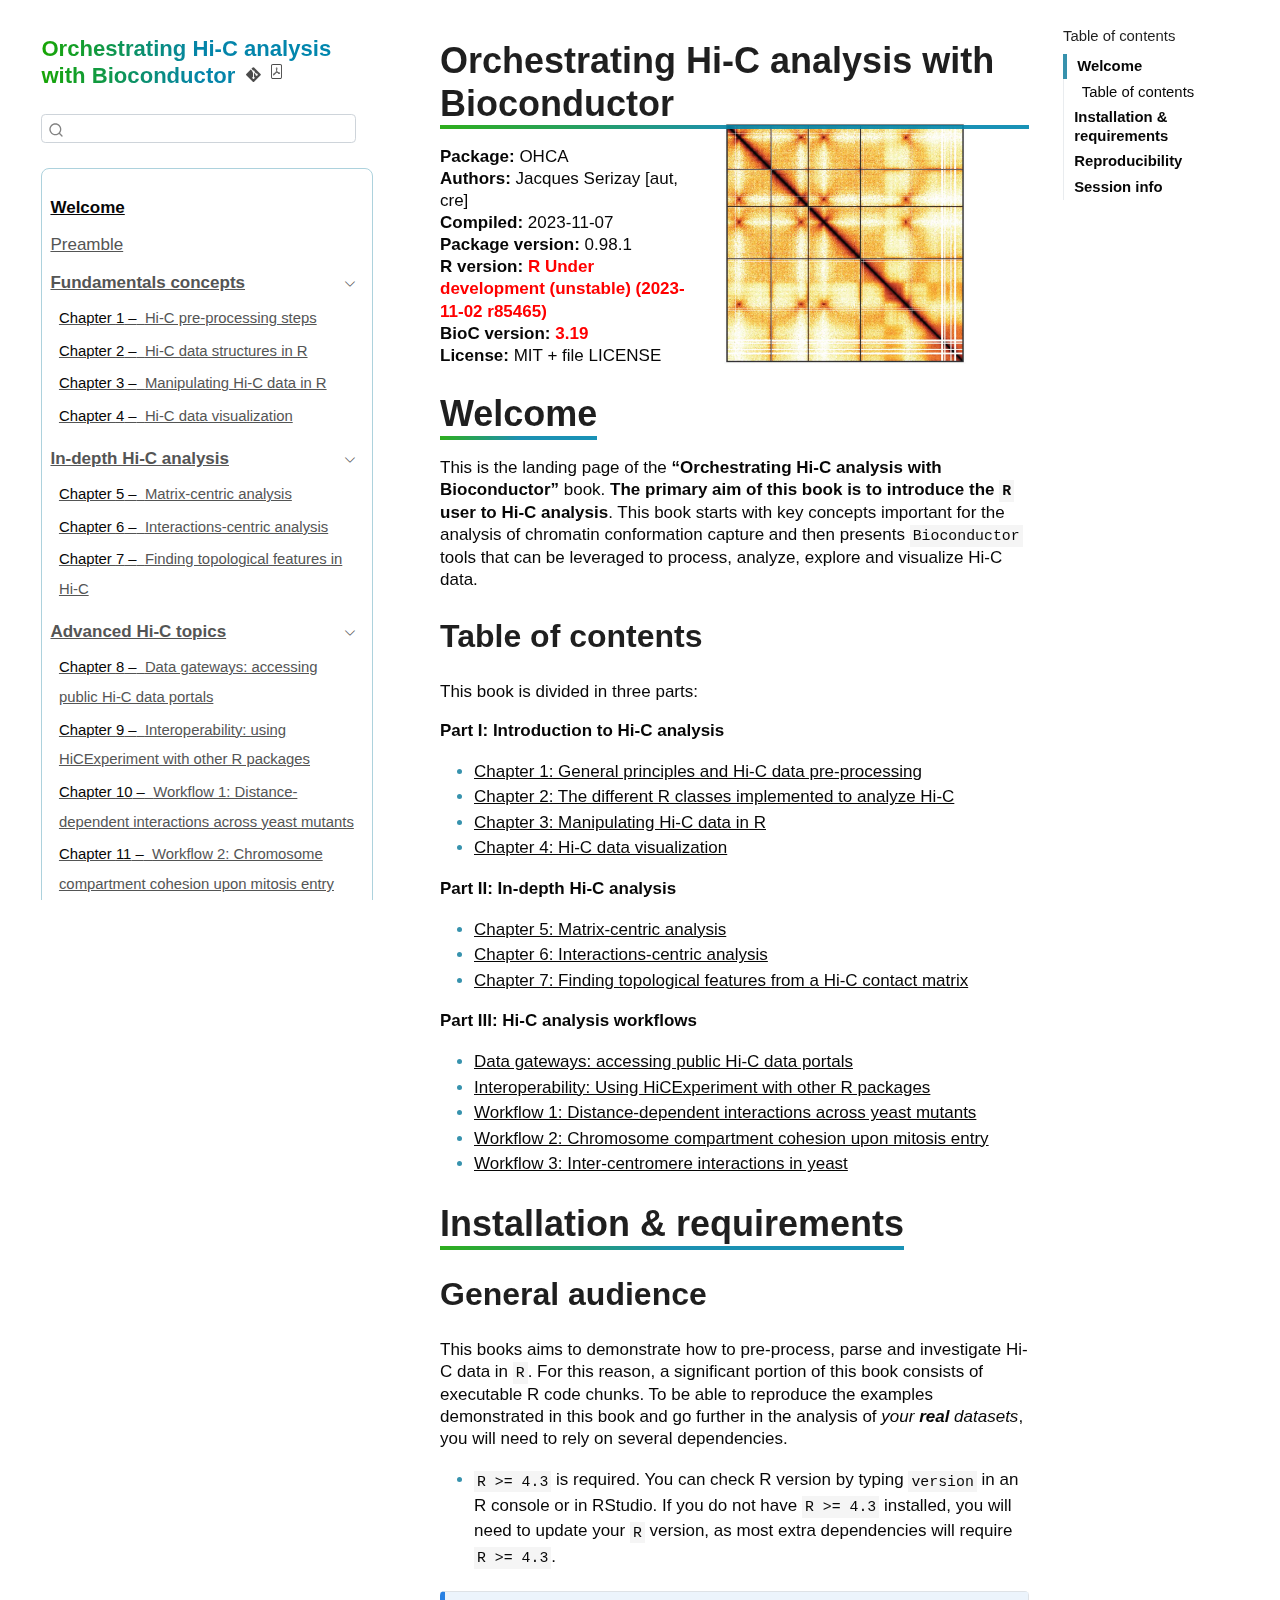
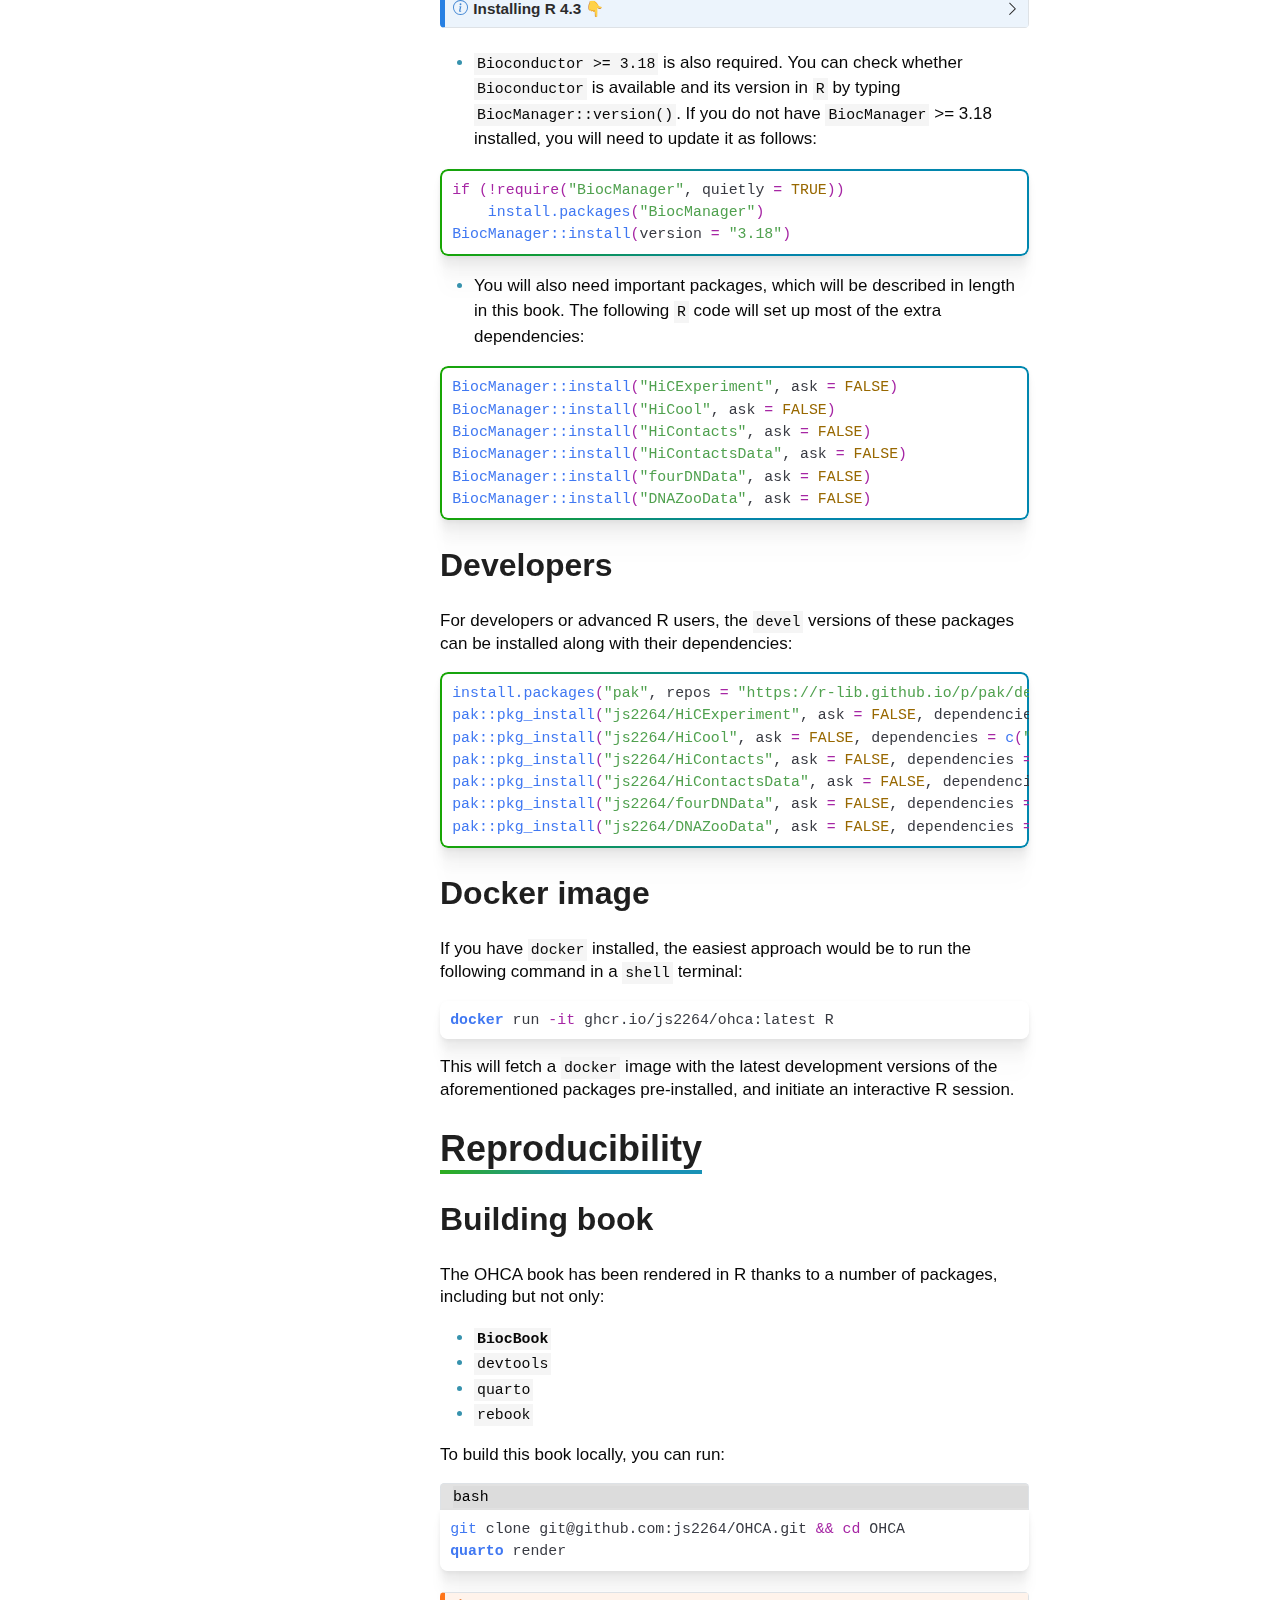
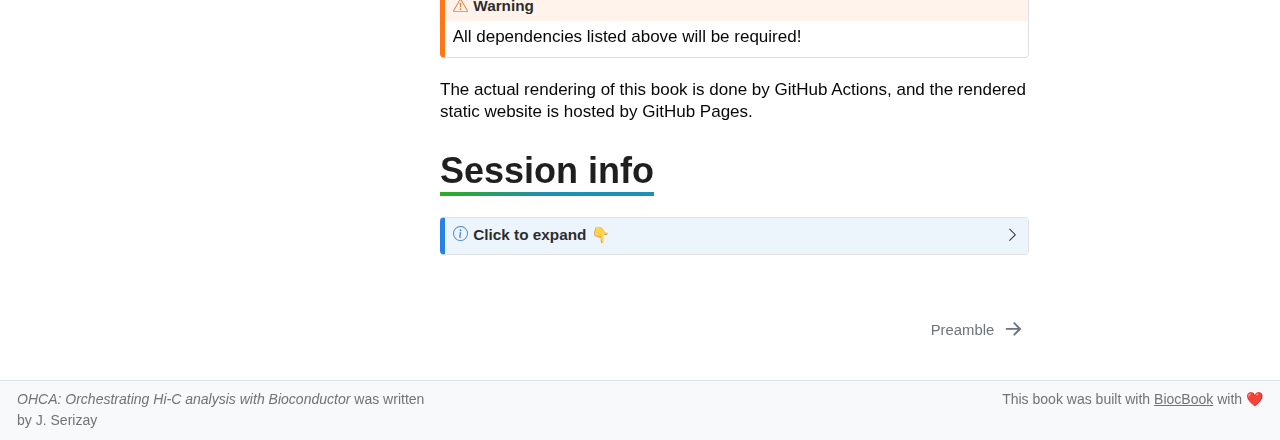
==== commit 25aca515: "Deploying to gh-pages from @ js2264/OHCA@9b3fa584be0e0cb7b0968d973007ab27afb19cea 🚀" ====
--- a/docs/devel/index.html
+++ b/docs/devel/index.html
@@ -301,7 +301,7 @@
   
 
 </header><p><img src="assets/cover.jpg" title="Orchestrating Hi-C analysis with Bioconductor" class="quarto-cover-image img-fluid"></p>
-<p><strong>Package:</strong> OHCA<br><strong>Authors:</strong> Jacques Serizay [aut, cre]<br><strong>Compiled:</strong> 2023-11-07<br><strong>Package version:</strong> 0.99.0<br><strong>R version:</strong> <b style="color:red;">R Under development (unstable) (2023-11-02 r85465)</b><br><strong>BioC version:</strong> <b style="color:red;">3.19</b><br><strong>License:</strong> MIT + file LICENSE<br></p>
+<p><strong>Package:</strong> OHCA<br><strong>Authors:</strong> Jacques Serizay [aut, cre]<br><strong>Compiled:</strong> 2023-11-07<br><strong>Package version:</strong> 0.98.1<br><strong>R version:</strong> <b style="color:red;">R Under development (unstable) (2023-11-02 r85465)</b><br><strong>BioC version:</strong> <b style="color:red;">3.19</b><br><strong>License:</strong> MIT + file LICENSE<br></p>
 <section id="welcome" class="level1 unnumbered"><h1 class="unnumbered">Welcome</h1>
 <p>This is the landing page of the <strong>“Orchestrating Hi-C analysis with Bioconductor”</strong> book. <strong>The primary aim of this book is to introduce the <code>R</code> user to Hi-C analysis</strong>. This book starts with key concepts important for the analysis of chromatin conformation capture and then presents <code>Bioconductor</code> tools that can be leveraged to process, analyze, explore and visualize Hi-C data.</p>
 <section id="table-of-contents" class="level2 unnumbered"><h2 class="unnumbered anchored" data-anchor-id="table-of-contents">Table of contents</h2>
@@ -668,7 +668,7 @@
 <span><span class="co">##   munsell                       0.5.0      2018-06-12 [2] CRAN (R 4.4.0)</span></span>
 <span><span class="co">##   nlme                          3.1-163    2023-08-09 [3] CRAN (R 4.4.0)</span></span>
 <span><span class="co">##   nnet                          7.3-19     2023-05-03 [3] CRAN (R 4.4.0)</span></span>
-<span><span class="co">##   OHCA                          0.99.0     2023-11-07 [1] Bioconductor</span></span>
+<span><span class="co">##   OHCA                          0.98.1     2023-11-07 [1] Bioconductor</span></span>
 <span><span class="co">##   openssl                       2.1.1      2023-09-25 [2] CRAN (R 4.4.0)</span></span>
 <span><span class="co">##   OrganismDbi                   1.45.0     2023-10-25 [2] Bioconductor</span></span>
 <span><span class="co">##   packrat                       0.9.2      2023-09-05 [2] CRAN (R 4.4.0)</span></span>
@@ -798,7 +798,7 @@
 <span><span class="co">##   zip                           2.3.0      2023-04-17 [2] CRAN (R 4.4.0)</span></span>
 <span><span class="co">##   zlibbioc                      1.49.0     2023-10-24 [2] Bioconductor</span></span>
 <span><span class="co">##  </span></span>
-<span><span class="co">##   [1] /tmp/RtmpyjIh7u/Rinst5327a02592</span></span>
+<span><span class="co">##   [1] /tmp/RtmpTeqNt1/Rinst511b761622</span></span>
 <span><span class="co">##   [2] /usr/local/lib/R/site-library</span></span>
 <span><span class="co">##   [3] /usr/local/lib/R/library</span></span>
 <span><span class="co">##  </span></span>
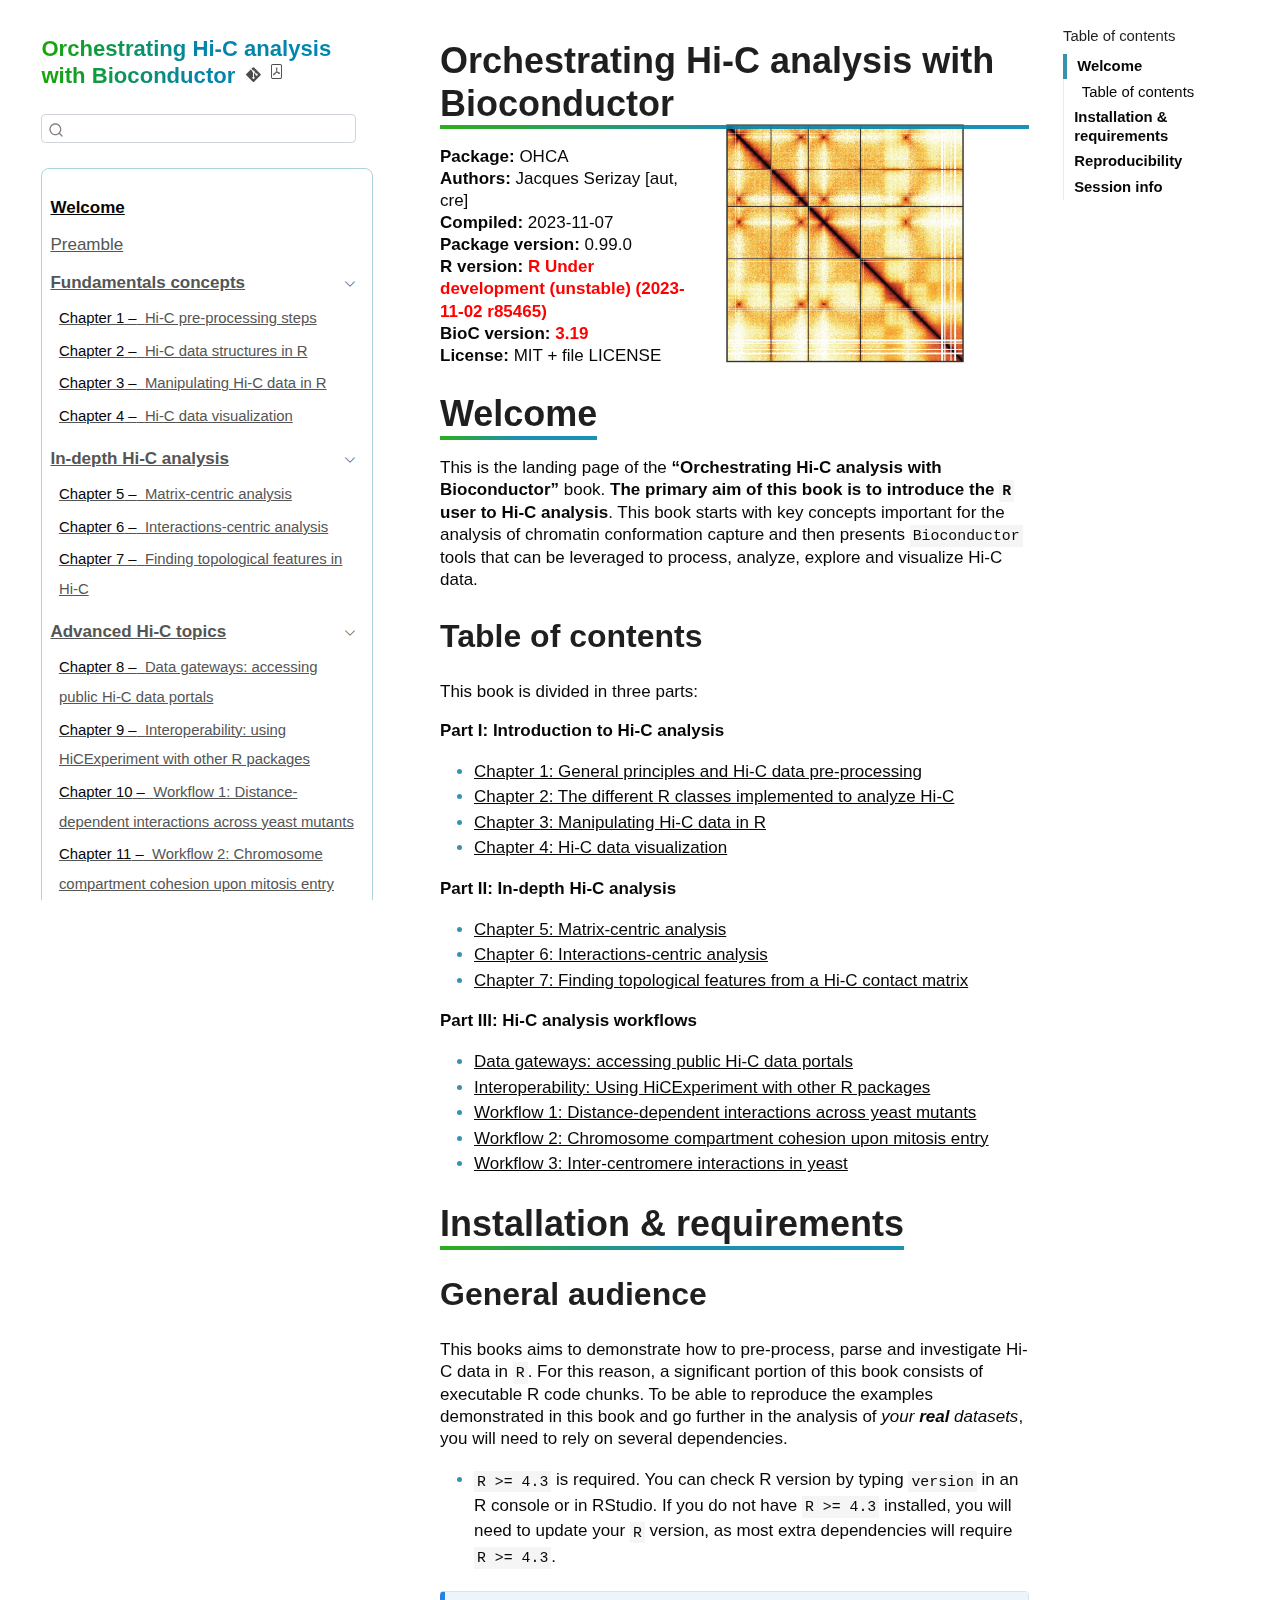
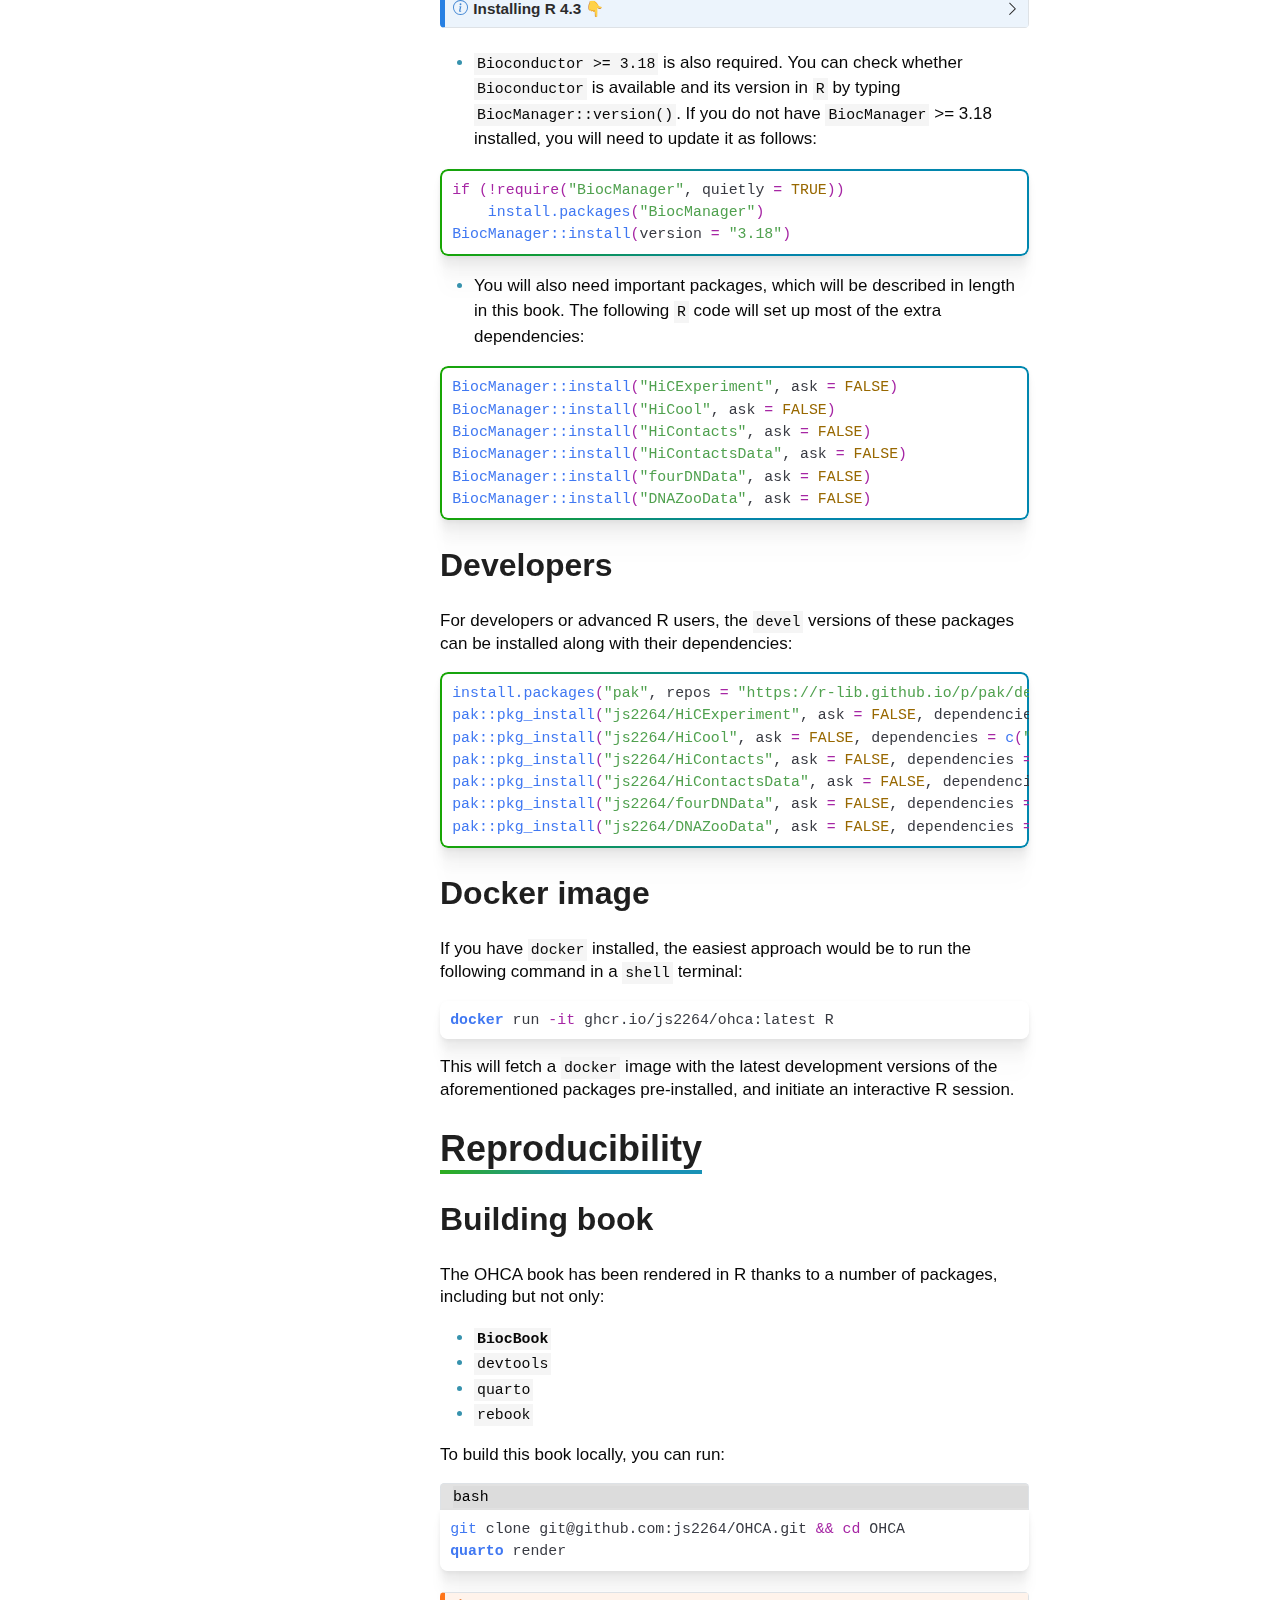
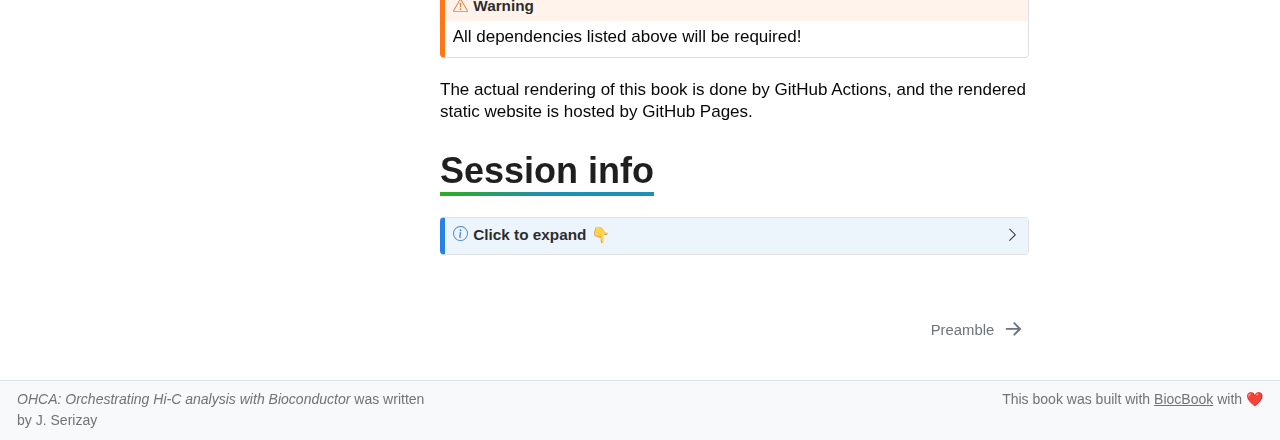
==== commit 9f415948: "Deploying to gh-pages from @ js2264/OHCA@710da8496e512b0095175e71ddffa5e1552e2768 🚀" ====
--- a/docs/devel/index.html
+++ b/docs/devel/index.html
@@ -301,7 +301,7 @@
   
 
 </header><p><img src="assets/cover.jpg" title="Orchestrating Hi-C analysis with Bioconductor" class="quarto-cover-image img-fluid"></p>
-<p><strong>Package:</strong> OHCA<br><strong>Authors:</strong> Jacques Serizay [aut, cre]<br><strong>Compiled:</strong> 2023-11-07<br><strong>Package version:</strong> 0.98.1<br><strong>R version:</strong> <b style="color:red;">R Under development (unstable) (2023-11-02 r85465)</b><br><strong>BioC version:</strong> <b style="color:red;">3.19</b><br><strong>License:</strong> MIT + file LICENSE<br></p>
+<p><strong>Package:</strong> OHCA<br><strong>Authors:</strong> Jacques Serizay [aut, cre]<br><strong>Compiled:</strong> 2023-11-07<br><strong>Package version:</strong> 0.99.0<br><strong>R version:</strong> <b style="color:red;">R Under development (unstable) (2023-11-02 r85465)</b><br><strong>BioC version:</strong> <b style="color:red;">3.19</b><br><strong>License:</strong> MIT + file LICENSE<br></p>
 <section id="welcome" class="level1 unnumbered"><h1 class="unnumbered">Welcome</h1>
 <p>This is the landing page of the <strong>“Orchestrating Hi-C analysis with Bioconductor”</strong> book. <strong>The primary aim of this book is to introduce the <code>R</code> user to Hi-C analysis</strong>. This book starts with key concepts important for the analysis of chromatin conformation capture and then presents <code>Bioconductor</code> tools that can be leveraged to process, analyze, explore and visualize Hi-C data.</p>
 <section id="table-of-contents" class="level2 unnumbered"><h2 class="unnumbered anchored" data-anchor-id="table-of-contents">Table of contents</h2>
@@ -668,7 +668,7 @@
 <span><span class="co">##   munsell                       0.5.0      2018-06-12 [2] CRAN (R 4.4.0)</span></span>
 <span><span class="co">##   nlme                          3.1-163    2023-08-09 [3] CRAN (R 4.4.0)</span></span>
 <span><span class="co">##   nnet                          7.3-19     2023-05-03 [3] CRAN (R 4.4.0)</span></span>
-<span><span class="co">##   OHCA                          0.98.1     2023-11-07 [1] Bioconductor</span></span>
+<span><span class="co">##   OHCA                          0.99.0     2023-11-07 [1] Bioconductor</span></span>
 <span><span class="co">##   openssl                       2.1.1      2023-09-25 [2] CRAN (R 4.4.0)</span></span>
 <span><span class="co">##   OrganismDbi                   1.45.0     2023-10-25 [2] Bioconductor</span></span>
 <span><span class="co">##   packrat                       0.9.2      2023-09-05 [2] CRAN (R 4.4.0)</span></span>
@@ -798,7 +798,7 @@
 <span><span class="co">##   zip                           2.3.0      2023-04-17 [2] CRAN (R 4.4.0)</span></span>
 <span><span class="co">##   zlibbioc                      1.49.0     2023-10-24 [2] Bioconductor</span></span>
 <span><span class="co">##  </span></span>
-<span><span class="co">##   [1] /tmp/RtmpTeqNt1/Rinst511b761622</span></span>
+<span><span class="co">##   [1] /tmp/RtmpQLhNE0/Rinst526ac28ef2</span></span>
 <span><span class="co">##   [2] /usr/local/lib/R/site-library</span></span>
 <span><span class="co">##   [3] /usr/local/lib/R/library</span></span>
 <span><span class="co">##  </span></span>
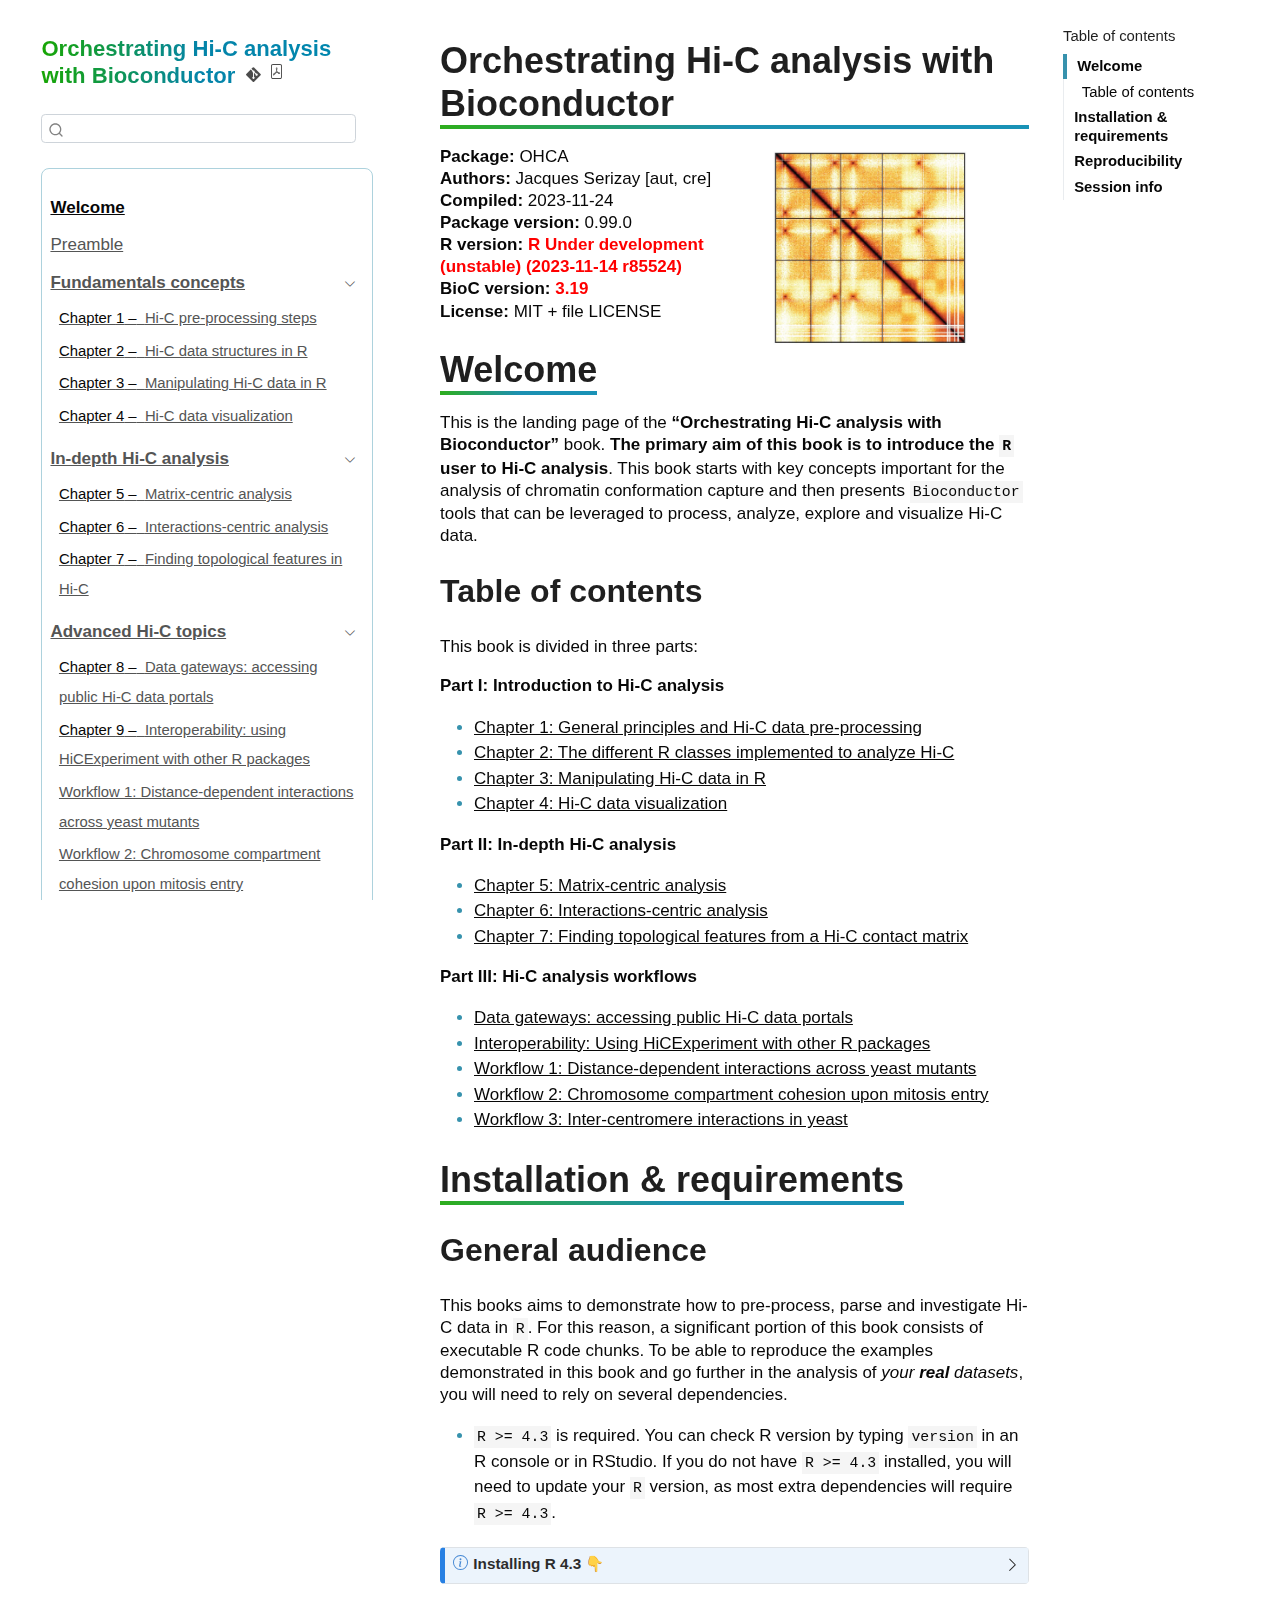
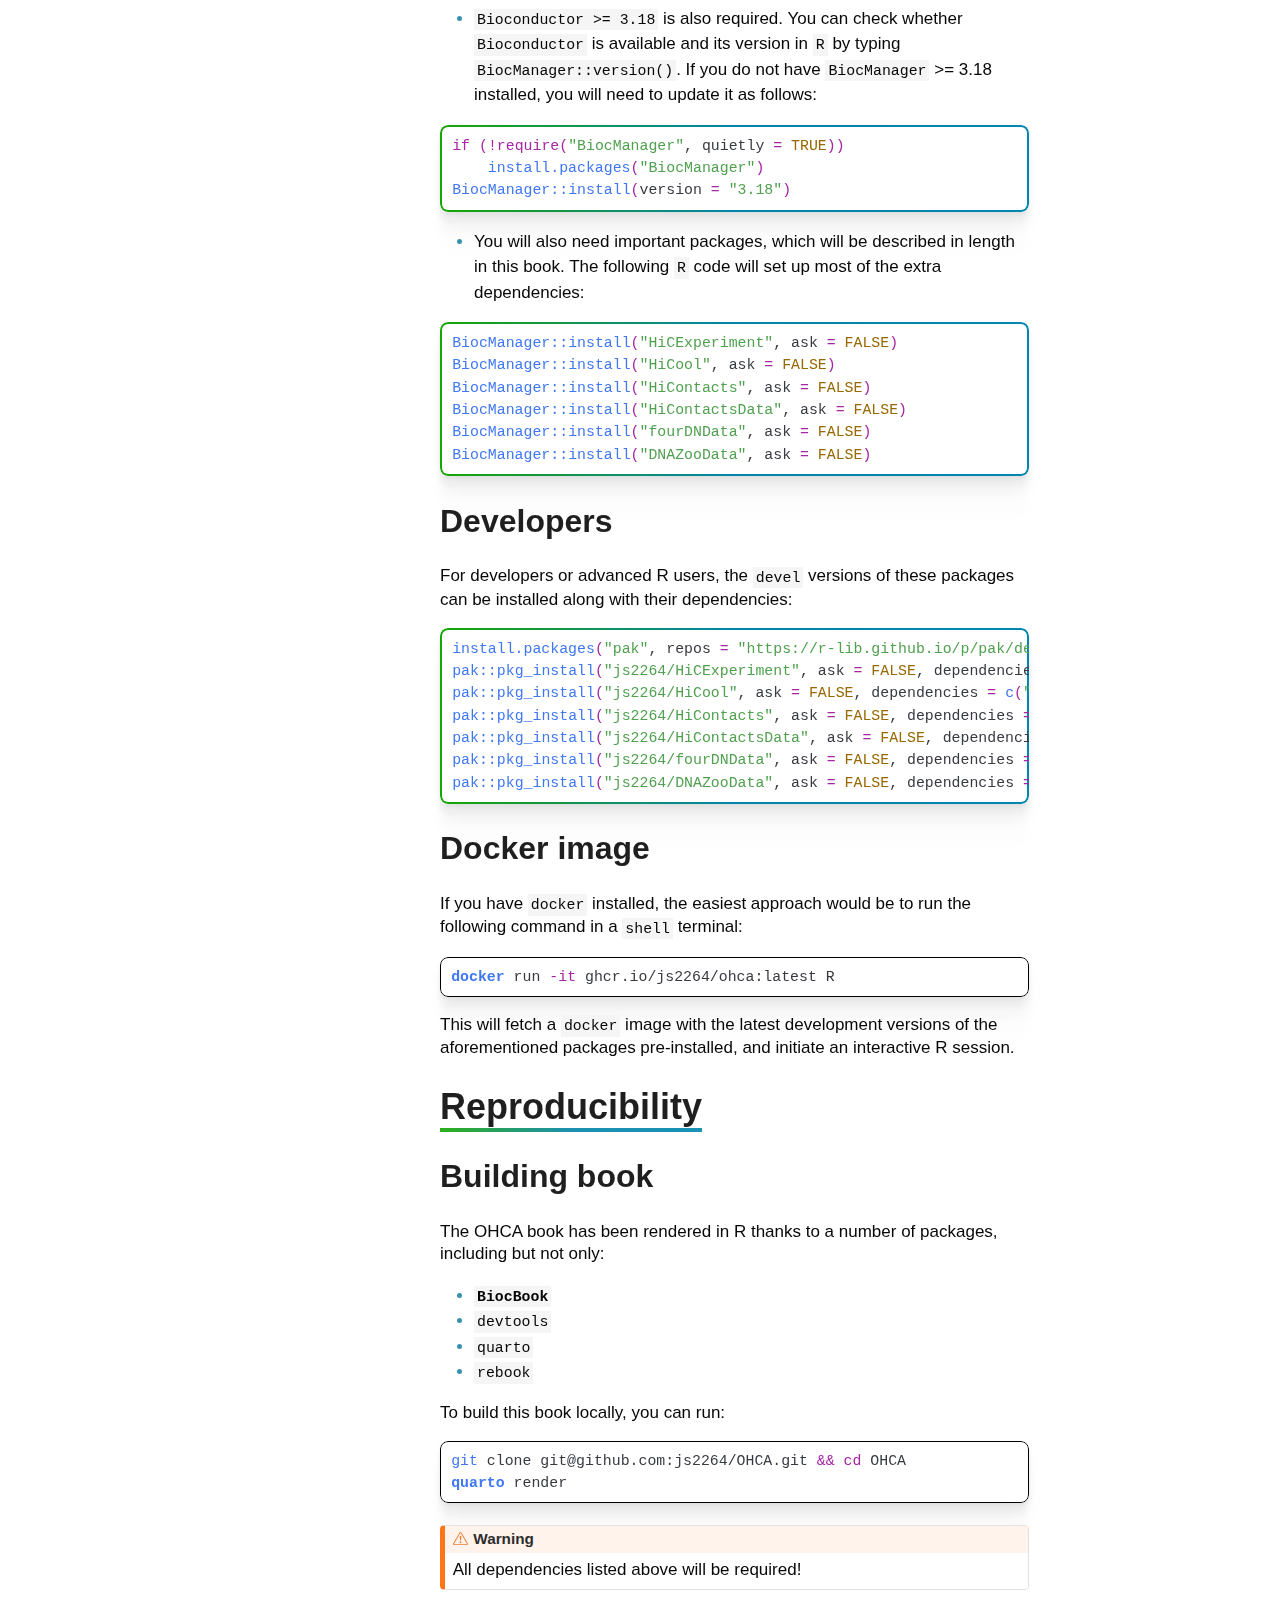
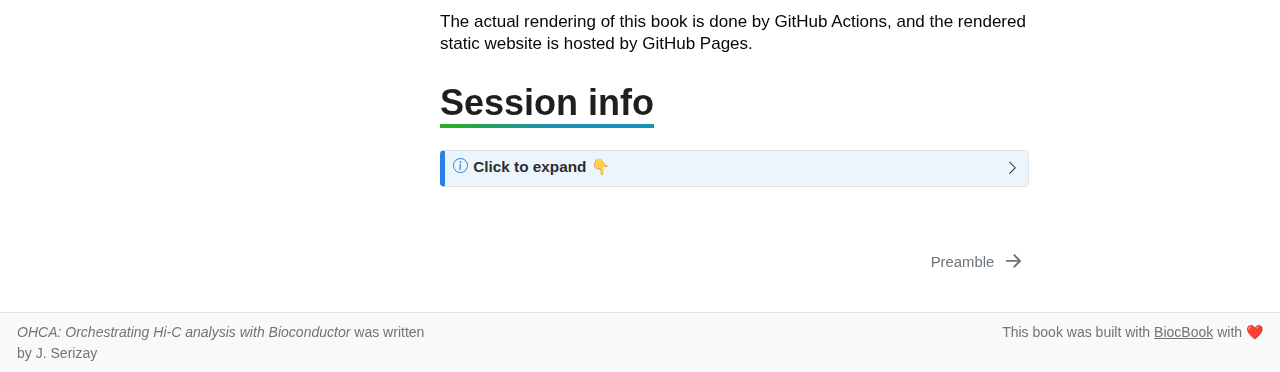
==== commit f71e6792: "Deploying to gh-pages from @ js2264/OHCA@51330784a3fe54c5896b92679465e4f341182c5c 🚀" ====
--- a/docs/devel/index.html
+++ b/docs/devel/index.html
@@ -237,19 +237,19 @@
           <li class="sidebar-item">
   <div class="sidebar-item-container"> 
   <a href="./pages/workflow-yeast.html" class="sidebar-item-text sidebar-link">
- <span class="menu-text"><span class="chapter-number">10</span>&nbsp; <span class="chapter-title">Workflow 1: Distance-dependent interactions across yeast mutants</span></span></a>
+ <span class="menu-text">Workflow 1: Distance-dependent interactions across yeast mutants</span></a>
   </div>
 </li>
           <li class="sidebar-item">
   <div class="sidebar-item-container"> 
   <a href="./pages/workflow-chicken.html" class="sidebar-item-text sidebar-link">
- <span class="menu-text"><span class="chapter-number">11</span>&nbsp; <span class="chapter-title">Workflow 2: Chromosome compartment cohesion upon mitosis entry</span></span></a>
+ <span class="menu-text">Workflow 2: Chromosome compartment cohesion upon mitosis entry</span></a>
   </div>
 </li>
           <li class="sidebar-item">
   <div class="sidebar-item-container"> 
   <a href="./pages/workflow-centros.html" class="sidebar-item-text sidebar-link">
- <span class="menu-text"><span class="chapter-number">12</span>&nbsp; <span class="chapter-title">Workflow 3: Inter-centromere interactions in yeast</span></span></a>
+ <span class="menu-text">Workflow 3: Inter-centromere interactions in yeast</span></a>
   </div>
 </li>
       </ul>
@@ -301,7 +301,7 @@
   
 
 </header><p><img src="assets/cover.jpg" title="Orchestrating Hi-C analysis with Bioconductor" class="quarto-cover-image img-fluid"></p>
-<p><strong>Package:</strong> OHCA<br><strong>Authors:</strong> Jacques Serizay [aut, cre]<br><strong>Compiled:</strong> 2023-11-07<br><strong>Package version:</strong> 0.99.0<br><strong>R version:</strong> <b style="color:red;">R Under development (unstable) (2023-11-02 r85465)</b><br><strong>BioC version:</strong> <b style="color:red;">3.19</b><br><strong>License:</strong> MIT + file LICENSE<br></p>
+<p><strong>Package:</strong> OHCA<br><strong>Authors:</strong> Jacques Serizay [aut, cre]<br><strong>Compiled:</strong> 2023-11-24<br><strong>Package version:</strong> 0.99.0<br><strong>R version:</strong> <b style="color:red;">R Under development (unstable) (2023-11-14 r85524)</b><br><strong>BioC version:</strong> <b style="color:red;">3.19</b><br><strong>License:</strong> MIT + file LICENSE<br></p>
 <section id="welcome" class="level1 unnumbered"><h1 class="unnumbered">Welcome</h1>
 <p>This is the landing page of the <strong>“Orchestrating Hi-C analysis with Bioconductor”</strong> book. <strong>The primary aim of this book is to introduce the <code>R</code> user to Hi-C analysis</strong>. This book starts with key concepts important for the analysis of chromatin conformation capture and then presents <code>Bioconductor</code> tools that can be leveraged to process, analyze, explore and visualize Hi-C data.</p>
 <section id="table-of-contents" class="level2 unnumbered"><h2 class="unnumbered anchored" data-anchor-id="table-of-contents">Table of contents</h2>
@@ -438,13 +438,8 @@
 </ul>
 <p>To build this book locally, you can run:</p>
 <div class="cell" data-layout-align="center">
-<div class="code-with-filename">
-<div class="code-with-filename-file">
-<pre><strong>bash</strong></pre>
-</div>
 <div class="sourceCode cell-code" id="cb7"><pre class="sourceCode sh code-with-copy"><code class="sourceCode bash"><span id="cb7-1"><a href="#cb7-1" aria-hidden="true" tabindex="-1"></a><span class="fu">git</span> clone git@github.com:js2264/OHCA.git <span class="kw">&amp;&amp;</span> <span class="bu">cd</span> OHCA</span>
 <span id="cb7-2"><a href="#cb7-2" aria-hidden="true" tabindex="-1"></a><span class="ex">quarto</span> render</span></code><button title="Copy to Clipboard" class="code-copy-button"><i class="bi"></i></button></pre></div>
-</div>
 </div>
 <div class="callout callout-style-default callout-warning callout-titled">
 <div class="callout-header d-flex align-content-center">
@@ -480,7 +475,7 @@
 <span><span class="op">)</span></span>
 <span><span class="co">##  ─ Session info ────────────────────────────────────────────────────────────</span></span>
 <span><span class="co">##   setting  value</span></span>
-<span><span class="co">##   version  R Under development (unstable) (2023-11-02 r85465)</span></span>
+<span><span class="co">##   version  R Under development (unstable) (2023-11-14 r85524)</span></span>
 <span><span class="co">##   os       Ubuntu 22.04.3 LTS</span></span>
 <span><span class="co">##   system   x86_64, linux-gnu</span></span>
 <span><span class="co">##   ui       X11</span></span>
@@ -488,7 +483,7 @@
 <span><span class="co">##   collate  C</span></span>
 <span><span class="co">##   ctype    en_US.UTF-8</span></span>
 <span><span class="co">##   tz       Etc/UTC</span></span>
-<span><span class="co">##   date     2023-11-07</span></span>
+<span><span class="co">##   date     2023-11-24</span></span>
 <span><span class="co">##   pandoc   3.1.1 @ /usr/local/bin/ (via rmarkdown)</span></span>
 <span><span class="co">##  </span></span>
 <span><span class="co">##  ─ Packages ────────────────────────────────────────────────────────────────</span></span>
@@ -500,10 +495,10 @@
 <span><span class="co">##   AnnotationHub                 3.11.0     2023-10-25 [2] Bioconductor</span></span>
 <span><span class="co">##   askpass                       1.2.0      2023-09-03 [2] CRAN (R 4.4.0)</span></span>
 <span><span class="co">##   backports                     1.4.1      2021-12-13 [2] CRAN (R 4.4.0)</span></span>
-<span><span class="co">##   base                        * 4.4.0      2023-11-05 [3] local</span></span>
+<span><span class="co">##   base                        * 4.4.0      2023-11-16 [3] local</span></span>
 <span><span class="co">##   base64enc                     0.1-3      2015-07-28 [2] CRAN (R 4.4.0)</span></span>
-<span><span class="co">##   basilisk                      1.15.0     2023-10-24 [2] Bioconductor</span></span>
-<span><span class="co">##   basilisk.utils                1.15.0     2023-10-24 [2] Bioconductor</span></span>
+<span><span class="co">##   basilisk                      1.15.1     2023-11-20 [2] Bioconductor 3.19 (R 4.4.0)</span></span>
+<span><span class="co">##   basilisk.utils                1.15.1     2023-11-19 [2] Bioconductor 3.19 (R 4.4.0)</span></span>
 <span><span class="co">##   beeswarm                      0.4.0      2021-06-01 [2] CRAN (R 4.4.0)</span></span>
 <span><span class="co">##   BH                            1.81.0-1   2023-01-22 [2] CRAN (R 4.4.0)</span></span>
 <span><span class="co">##   Biobase                       2.63.0     2023-10-24 [2] Bioconductor</span></span>
@@ -525,9 +520,11 @@
 <span><span class="co">##   boot                          1.3-28.1   2022-11-22 [3] CRAN (R 4.4.0)</span></span>
 <span><span class="co">##   brew                          1.0-8      2022-09-29 [2] CRAN (R 4.4.0)</span></span>
 <span><span class="co">##   brio                          1.1.3      2021-11-30 [2] CRAN (R 4.4.0)</span></span>
+<span><span class="co">##   broom                         1.0.5      2023-06-09 [2] CRAN (R 4.4.0)</span></span>
+<span><span class="co">##   broom.helpers                 1.14.0     2023-08-07 [2] CRAN (R 4.4.0)</span></span>
 <span><span class="co">##   BSgenome                      1.71.1     2023-11-01 [2] Bioconductor</span></span>
-<span><span class="co">##   BSgenome.Hsapiens.UCSC.hg38   1.4.5      2023-11-07 [2] Bioconductor</span></span>
-<span><span class="co">##   bslib                         0.5.1      2023-08-11 [2] CRAN (R 4.4.0)</span></span>
+<span><span class="co">##   BSgenome.Hsapiens.UCSC.hg38   1.4.5      2023-11-24 [2] Bioconductor</span></span>
+<span><span class="co">##   bslib                         0.6.0      2023-11-21 [2] CRAN (R 4.4.0)</span></span>
 <span><span class="co">##   cachem                        1.0.8      2023-05-01 [2] CRAN (R 4.4.0)</span></span>
 <span><span class="co">##   Cairo                         1.6-1      2023-08-18 [2] CRAN (R 4.4.0)</span></span>
 <span><span class="co">##   calibrate                     1.7.7      2020-06-19 [2] CRAN (R 4.4.0)</span></span>
@@ -541,20 +538,20 @@
 <span><span class="co">##   codetools                     0.2-19     2023-02-01 [3] CRAN (R 4.4.0)</span></span>
 <span><span class="co">##   colorspace                    2.1-0      2023-01-23 [2] CRAN (R 4.4.0)</span></span>
 <span><span class="co">##   commonmark                    1.9.0      2023-03-17 [2] CRAN (R 4.4.0)</span></span>
-<span><span class="co">##   compiler                      4.4.0      2023-11-05 [3] local</span></span>
+<span><span class="co">##   compiler                      4.4.0      2023-11-16 [3] local</span></span>
 <span><span class="co">##   cowplot                       1.1.1      2020-12-30 [2] CRAN (R 4.4.0)</span></span>
 <span><span class="co">##   cpp11                         0.4.6      2023-08-10 [2] CRAN (R 4.4.0)</span></span>
 <span><span class="co">##   crayon                        1.5.2      2022-09-29 [2] CRAN (R 4.4.0)</span></span>
 <span><span class="co">##   credentials                   2.0.1      2023-09-06 [2] CRAN (R 4.4.0)</span></span>
-<span><span class="co">##   crosstalk                     1.2.0      2021-11-04 [2] CRAN (R 4.4.0)</span></span>
+<span><span class="co">##   crosstalk                     1.2.1      2023-11-23 [2] CRAN (R 4.4.0)</span></span>
 <span><span class="co">##   csaw                          1.37.0     2023-10-24 [2] Bioconductor</span></span>
 <span><span class="co">##   curl                          5.1.0      2023-10-02 [2] CRAN (R 4.4.0)</span></span>
 <span><span class="co">##   data.table                    1.14.8     2023-02-17 [2] CRAN (R 4.4.0)</span></span>
-<span><span class="co">##   datasets                    * 4.4.0      2023-11-05 [3] local</span></span>
+<span><span class="co">##   datasets                    * 4.4.0      2023-11-16 [3] local</span></span>
 <span><span class="co">##   DBI                           1.1.3      2022-06-18 [2] CRAN (R 4.4.0)</span></span>
 <span><span class="co">##   dbplyr                        2.4.0      2023-10-26 [2] CRAN (R 4.4.0)</span></span>
 <span><span class="co">##   DelayedArray                  0.29.0     2023-10-24 [2] Bioconductor</span></span>
-<span><span class="co">##   deldir                        1.0-9      2023-05-17 [2] CRAN (R 4.4.0)</span></span>
+<span><span class="co">##   deldir                        2.0-2      2023-11-23 [2] CRAN (R 4.4.0)</span></span>
 <span><span class="co">##   desc                          1.4.2      2022-09-08 [2] CRAN (R 4.4.0)</span></span>
 <span><span class="co">##   devtools                      2.4.5      2022-10-11 [2] CRAN (R 4.4.0)</span></span>
 <span><span class="co">##   dichromat                     2.0-0.1    2022-05-02 [2] CRAN (R 4.4.0)</span></span>
@@ -566,12 +563,12 @@
 <span><span class="co">##   docopt                        0.7.1      2020-06-24 [2] CRAN (R 4.4.0)</span></span>
 <span><span class="co">##   doParallel                    1.0.17     2022-02-07 [2] CRAN (R 4.4.0)</span></span>
 <span><span class="co">##   downlit                       0.4.3      2023-06-29 [2] CRAN (R 4.4.0)</span></span>
-<span><span class="co">##   dplyr                         1.1.3      2023-09-03 [2] CRAN (R 4.4.0)</span></span>
+<span><span class="co">##   dplyr                         1.1.4      2023-11-17 [2] CRAN (R 4.4.0)</span></span>
 <span><span class="co">##   DT                            0.30       2023-10-05 [2] CRAN (R 4.4.0)</span></span>
 <span><span class="co">##   dynamicTreeCut                1.63-1     2016-03-11 [2] CRAN (R 4.4.0)</span></span>
-<span><span class="co">##   edgeR                         4.1.1      2023-10-29 [2] Bioconductor</span></span>
+<span><span class="co">##   edgeR                         4.1.2      2023-11-19 [2] Bioconductor 3.19 (R 4.4.0)</span></span>
 <span><span class="co">##   ellipsis                      0.3.2      2021-04-29 [2] CRAN (R 4.4.0)</span></span>
-<span><span class="co">##   ensembldb                     2.27.0     2023-10-25 [2] Bioconductor</span></span>
+<span><span class="co">##   ensembldb                     2.27.1     2023-11-20 [2] Bioconductor 3.19 (R 4.4.0)</span></span>
 <span><span class="co">##   evaluate                      0.23       2023-11-01 [2] CRAN (R 4.4.0)</span></span>
 <span><span class="co">##   ExperimentHub                 2.11.0     2023-10-25 [2] Bioconductor</span></span>
 <span><span class="co">##   fansi                         1.0.5      2023-10-08 [2] CRAN (R 4.4.0)</span></span>
@@ -590,44 +587,46 @@
 <span><span class="co">##   futile.logger                 1.4.3      2016-07-10 [2] CRAN (R 4.4.0)</span></span>
 <span><span class="co">##   futile.options                1.0.1      2018-04-20 [2] CRAN (R 4.4.0)</span></span>
 <span><span class="co">##   generics                      0.1.3      2022-07-05 [2] CRAN (R 4.4.0)</span></span>
-<span><span class="co">##   GenomeInfoDb                  1.39.0     2023-10-24 [2] Bioconductor</span></span>
-<span><span class="co">##   GenomeInfoDbData              1.2.11     2023-11-07 [2] Bioconductor</span></span>
+<span><span class="co">##   GenomeInfoDb                  1.39.1     2023-11-08 [2] Bioconductor</span></span>
+<span><span class="co">##   GenomeInfoDbData              1.2.11     2023-11-24 [2] Bioconductor</span></span>
 <span><span class="co">##   GenomicAlignments             1.39.0     2023-10-24 [2] Bioconductor</span></span>
 <span><span class="co">##   GenomicFeatures               1.55.1     2023-10-29 [2] Bioconductor</span></span>
 <span><span class="co">##   GenomicRanges                 1.55.1     2023-10-29 [2] Bioconductor</span></span>
 <span><span class="co">##   gert                          2.0.0      2023-09-26 [2] CRAN (R 4.4.0)</span></span>
-<span><span class="co">##   GGally                        2.1.2      2021-06-21 [2] CRAN (R 4.4.0)</span></span>
+<span><span class="co">##   GGally                        2.2.0      2023-11-22 [2] CRAN (R 4.4.0)</span></span>
 <span><span class="co">##   ggbeeswarm                    0.7.2      2023-04-29 [2] CRAN (R 4.4.0)</span></span>
 <span><span class="co">##   ggbio                         1.51.0     2023-10-25 [2] Bioconductor</span></span>
 <span><span class="co">##   ggplot2                       3.4.4      2023-10-12 [2] CRAN (R 4.4.0)</span></span>
 <span><span class="co">##   ggrastr                       1.0.2      2023-06-01 [2] CRAN (R 4.4.0)</span></span>
+<span><span class="co">##   ggstats                       0.5.1      2023-11-21 [2] CRAN (R 4.4.0)</span></span>
 <span><span class="co">##   gh                            1.4.0      2023-02-22 [2] CRAN (R 4.4.0)</span></span>
 <span><span class="co">##   gitcreds                      0.1.2      2022-09-08 [2] CRAN (R 4.4.0)</span></span>
 <span><span class="co">##   glue                          1.6.2      2022-02-24 [2] CRAN (R 4.4.0)</span></span>
-<span><span class="co">##   GO.db                         3.18.0     2023-11-07 [2] Bioconductor</span></span>
+<span><span class="co">##   GO.db                         3.18.0     2023-11-24 [2] Bioconductor</span></span>
 <span><span class="co">##   GOTHiC                        1.39.0     2023-10-24 [2] Bioconductor</span></span>
 <span><span class="co">##   graph                         1.81.0     2023-10-24 [2] Bioconductor</span></span>
-<span><span class="co">##   graphics                    * 4.4.0      2023-11-05 [3] local</span></span>
-<span><span class="co">##   grDevices                   * 4.4.0      2023-11-05 [3] local</span></span>
-<span><span class="co">##   grid                          4.4.0      2023-11-05 [3] local</span></span>
+<span><span class="co">##   graphics                    * 4.4.0      2023-11-16 [3] local</span></span>
+<span><span class="co">##   grDevices                   * 4.4.0      2023-11-16 [3] local</span></span>
+<span><span class="co">##   grid                          4.4.0      2023-11-16 [3] local</span></span>
 <span><span class="co">##   gridExtra                     2.3        2017-09-09 [2] CRAN (R 4.4.0)</span></span>
 <span><span class="co">##   gtable                        0.3.4      2023-08-21 [2] CRAN (R 4.4.0)</span></span>
-<span><span class="co">##   gtools                        3.9.4      2022-11-27 [2] CRAN (R 4.4.0)</span></span>
+<span><span class="co">##   gtools                        3.9.5      2023-11-20 [2] CRAN (R 4.4.0)</span></span>
+<span><span class="co">##   haven                         2.5.3      2023-06-30 [2] CRAN (R 4.4.0)</span></span>
 <span><span class="co">##   here                          1.0.1      2020-12-13 [2] CRAN (R 4.4.0)</span></span>
 <span><span class="co">##   HiCcompare                    1.25.0     2023-10-24 [2] Bioconductor</span></span>
 <span><span class="co">##   HiCExperiment                 1.3.0      2023-10-24 [2] Bioconductor</span></span>
 <span><span class="co">##   HiContacts                    1.5.0      2023-10-24 [2] Bioconductor</span></span>
-<span><span class="co">##   HiContactsData                1.5.0      2023-10-31 [2] Bioconductor</span></span>
+<span><span class="co">##   HiContactsData                1.5.2      2023-11-21 [2] Bioconductor 3.19 (R 4.4.0)</span></span>
 <span><span class="co">##   HiCool                        1.3.0      2023-10-24 [2] Bioconductor</span></span>
 <span><span class="co">##   highr                         0.10       2022-12-22 [2] CRAN (R 4.4.0)</span></span>
 <span><span class="co">##   Hmisc                         5.1-1      2023-09-12 [2] CRAN (R 4.4.0)</span></span>
 <span><span class="co">##   hms                           1.1.3      2023-03-21 [2] CRAN (R 4.4.0)</span></span>
 <span><span class="co">##   htmlTable                     2.4.2      2023-10-29 [2] CRAN (R 4.4.0)</span></span>
 <span><span class="co">##   htmltools                     0.5.7      2023-11-03 [2] CRAN (R 4.4.0)</span></span>
-<span><span class="co">##   htmlwidgets                   1.6.2      2023-03-17 [2] CRAN (R 4.4.0)</span></span>
+<span><span class="co">##   htmlwidgets                   1.6.3      2023-11-22 [2] CRAN (R 4.4.0)</span></span>
 <span><span class="co">##   httpuv                        1.6.12     2023-10-23 [2] CRAN (R 4.4.0)</span></span>
 <span><span class="co">##   httr                          1.4.7      2023-08-15 [2] CRAN (R 4.4.0)</span></span>
-<span><span class="co">##   httr2                         0.2.3      2023-05-08 [2] CRAN (R 4.4.0)</span></span>
+<span><span class="co">##   httr2                         1.0.0      2023-11-14 [2] CRAN (R 4.4.0)</span></span>
 <span><span class="co">##   hwriter                       1.3.2.1    2022-04-08 [2] CRAN (R 4.4.0)</span></span>
 <span><span class="co">##   impute                        1.77.0     2023-10-24 [2] Bioconductor</span></span>
 <span><span class="co">##   ini                           0.3.1      2018-05-20 [2] CRAN (R 4.4.0)</span></span>
@@ -644,6 +643,7 @@
 <span><span class="co">##   KernSmooth                    2.23-22    2023-07-10 [3] CRAN (R 4.4.0)</span></span>
 <span><span class="co">##   knitr                         1.45       2023-10-30 [2] CRAN (R 4.4.0)</span></span>
 <span><span class="co">##   labeling                      0.4.3      2023-08-29 [2] CRAN (R 4.4.0)</span></span>
+<span><span class="co">##   labelled                      2.12.0     2023-06-21 [2] CRAN (R 4.4.0)</span></span>
 <span><span class="co">##   lambda.r                      1.2.4      2019-09-18 [2] CRAN (R 4.4.0)</span></span>
 <span><span class="co">##   later                         1.3.1      2023-05-02 [2] CRAN (R 4.4.0)</span></span>
 <span><span class="co">##   lattice                       0.22-5     2023-10-24 [3] CRAN (R 4.4.0)</span></span>
@@ -654,13 +654,13 @@
 <span><span class="co">##   littler                       0.3.18     2023-03-26 [2] CRAN (R 4.4.0)</span></span>
 <span><span class="co">##   locfit                        1.5-9.8    2023-06-11 [2] CRAN (R 4.4.0)</span></span>
 <span><span class="co">##   magrittr                      2.0.3      2022-03-30 [2] CRAN (R 4.4.0)</span></span>
-<span><span class="co">##   MASS                          7.3-60.1   2023-11-05 [3] local</span></span>
-<span><span class="co">##   Matrix                        1.6-1.1    2023-09-18 [3] CRAN (R 4.4.0)</span></span>
+<span><span class="co">##   MASS                          7.3-60.1   2023-11-16 [3] local</span></span>
+<span><span class="co">##   Matrix                        1.6-3      2023-11-14 [3] CRAN (R 4.4.0)</span></span>
 <span><span class="co">##   MatrixGenerics                1.15.0     2023-10-24 [2] Bioconductor</span></span>
 <span><span class="co">##   matrixStats                   1.1.0      2023-11-07 [2] CRAN (R 4.4.0)</span></span>
 <span><span class="co">##   memoise                       2.0.1      2021-11-26 [2] CRAN (R 4.4.0)</span></span>
 <span><span class="co">##   metapod                       1.11.0     2023-10-24 [2] Bioconductor</span></span>
-<span><span class="co">##   methods                     * 4.4.0      2023-11-05 [3] local</span></span>
+<span><span class="co">##   methods                     * 4.4.0      2023-11-16 [3] local</span></span>
 <span><span class="co">##   mgcv                          1.9-0      2023-07-11 [3] CRAN (R 4.4.0)</span></span>
 <span><span class="co">##   mime                          0.12       2021-09-28 [2] CRAN (R 4.4.0)</span></span>
 <span><span class="co">##   miniUI                        0.1.1.1    2018-05-18 [2] CRAN (R 4.4.0)</span></span>
@@ -668,11 +668,11 @@
 <span><span class="co">##   munsell                       0.5.0      2018-06-12 [2] CRAN (R 4.4.0)</span></span>
 <span><span class="co">##   nlme                          3.1-163    2023-08-09 [3] CRAN (R 4.4.0)</span></span>
 <span><span class="co">##   nnet                          7.3-19     2023-05-03 [3] CRAN (R 4.4.0)</span></span>
-<span><span class="co">##   OHCA                          0.99.0     2023-11-07 [1] Bioconductor</span></span>
+<span><span class="co">##   OHCA                          0.99.0     2023-11-24 [1] Bioconductor</span></span>
 <span><span class="co">##   openssl                       2.1.1      2023-09-25 [2] CRAN (R 4.4.0)</span></span>
 <span><span class="co">##   OrganismDbi                   1.45.0     2023-10-25 [2] Bioconductor</span></span>
 <span><span class="co">##   packrat                       0.9.2      2023-09-05 [2] CRAN (R 4.4.0)</span></span>
-<span><span class="co">##   parallel                      4.4.0      2023-11-05 [3] local</span></span>
+<span><span class="co">##   parallel                      4.4.0      2023-11-16 [3] local</span></span>
 <span><span class="co">##   patchwork                     1.1.3      2023-08-14 [2] CRAN (R 4.4.0)</span></span>
 <span><span class="co">##   pbapply                       1.7-2      2023-06-27 [2] CRAN (R 4.4.0)</span></span>
 <span><span class="co">##   pheatmap                      1.0.12     2019-01-04 [2] CRAN (R 4.4.0)</span></span>
@@ -718,13 +718,12 @@
 <span><span class="co">##   rematch2                      2.1.2      2020-05-01 [2] CRAN (R 4.4.0)</span></span>
 <span><span class="co">##   remotes                       2.4.2.1    2023-07-18 [2] CRAN (R 4.4.0)</span></span>
 <span><span class="co">##   renv                          1.0.3      2023-09-19 [2] CRAN (R 4.4.0)</span></span>
-<span><span class="co">##   reshape                       0.8.9      2022-04-12 [2] CRAN (R 4.4.0)</span></span>
 <span><span class="co">##   reshape2                      1.4.4      2020-04-09 [2] CRAN (R 4.4.0)</span></span>
 <span><span class="co">##   restfulr                      0.0.15     2022-06-16 [2] CRAN (R 4.4.0)</span></span>
 <span><span class="co">##   reticulate                    1.34.0     2023-10-12 [2] CRAN (R 4.4.0)</span></span>
-<span><span class="co">##   Rfast                         2.0.9      2023-10-30 [2] CRAN (R 4.4.0)</span></span>
+<span><span class="co">##   Rfast                         2.1.0      2023-11-09 [2] CRAN (R 4.4.0)</span></span>
 <span><span class="co">##   rhdf5                         2.47.0     2023-10-24 [2] Bioconductor</span></span>
-<span><span class="co">##   rhdf5filters                  1.15.0     2023-10-24 [2] Bioconductor</span></span>
+<span><span class="co">##   rhdf5filters                  1.15.1     2023-11-06 [2] Bioconductor</span></span>
 <span><span class="co">##   Rhdf5lib                      1.25.0     2023-10-24 [2] Bioconductor</span></span>
 <span><span class="co">##   Rhtslib                       2.99.1     2023-11-02 [2] Bioconductor</span></span>
 <span><span class="co">##   rjson                         0.2.21     2022-01-09 [2] CRAN (R 4.4.0)</span></span>
@@ -746,39 +745,39 @@
 <span><span class="co">##   sass                          0.4.7      2023-07-15 [2] CRAN (R 4.4.0)</span></span>
 <span><span class="co">##   scales                        1.2.1      2022-08-20 [2] CRAN (R 4.4.0)</span></span>
 <span><span class="co">##   sessioninfo                   1.2.2      2021-12-06 [2] CRAN (R 4.4.0)</span></span>
-<span><span class="co">##   shiny                         1.7.5.1    2023-10-14 [2] CRAN (R 4.4.0)</span></span>
+<span><span class="co">##   shiny                         1.8.0      2023-11-17 [2] CRAN (R 4.4.0)</span></span>
 <span><span class="co">##   ShortRead                     1.61.0     2023-10-24 [2] Bioconductor</span></span>
 <span><span class="co">##   snow                          0.4-4      2021-10-27 [2] CRAN (R 4.4.0)</span></span>
 <span><span class="co">##   sourcetools                   0.1.7-1    2023-02-01 [2] CRAN (R 4.4.0)</span></span>
-<span><span class="co">##   SparseArray                   1.3.0      2023-10-24 [2] Bioconductor</span></span>
+<span><span class="co">##   SparseArray                   1.3.1      2023-11-07 [2] Bioconductor</span></span>
 <span><span class="co">##   spatial                       7.3-17     2023-07-20 [3] CRAN (R 4.4.0)</span></span>
-<span><span class="co">##   splines                       4.4.0      2023-11-05 [3] local</span></span>
+<span><span class="co">##   splines                       4.4.0      2023-11-16 [3] local</span></span>
 <span><span class="co">##   statmod                       1.5.0      2023-01-06 [2] CRAN (R 4.4.0)</span></span>
-<span><span class="co">##   stats                       * 4.4.0      2023-11-05 [3] local</span></span>
-<span><span class="co">##   stats4                        4.4.0      2023-11-05 [3] local</span></span>
+<span><span class="co">##   stats                       * 4.4.0      2023-11-16 [3] local</span></span>
+<span><span class="co">##   stats4                        4.4.0      2023-11-16 [3] local</span></span>
 <span><span class="co">##   strawr                        0.0.91     2023-03-29 [2] CRAN (R 4.4.0)</span></span>
-<span><span class="co">##   stringi                       1.7.12     2023-01-11 [2] CRAN (R 4.4.0)</span></span>
-<span><span class="co">##   stringr                       1.5.0      2022-12-02 [2] CRAN (R 4.4.0)</span></span>
+<span><span class="co">##   stringi                       1.8.2      2023-11-23 [2] CRAN (R 4.4.0)</span></span>
+<span><span class="co">##   stringr                       1.5.1      2023-11-14 [2] CRAN (R 4.4.0)</span></span>
 <span><span class="co">##   SummarizedExperiment          1.33.0     2023-10-24 [2] Bioconductor</span></span>
 <span><span class="co">##   survival                      3.5-7      2023-08-14 [3] CRAN (R 4.4.0)</span></span>
 <span><span class="co">##   sys                           3.4.2      2023-05-23 [2] CRAN (R 4.4.0)</span></span>
 <span><span class="co">##   systemfonts                   1.0.5      2023-10-09 [2] CRAN (R 4.4.0)</span></span>
-<span><span class="co">##   tcltk                         4.4.0      2023-11-05 [3] local</span></span>
+<span><span class="co">##   tcltk                         4.4.0      2023-11-16 [3] local</span></span>
 <span><span class="co">##   terra                         1.7-55     2023-10-13 [2] CRAN (R 4.4.0)</span></span>
 <span><span class="co">##   testthat                      3.2.0      2023-10-06 [2] CRAN (R 4.4.0)</span></span>
 <span><span class="co">##   textshaping                   0.3.7      2023-10-09 [2] CRAN (R 4.4.0)</span></span>
 <span><span class="co">##   tibble                        3.2.1      2023-03-20 [2] CRAN (R 4.4.0)</span></span>
 <span><span class="co">##   tidyr                         1.3.0      2023-01-24 [2] CRAN (R 4.4.0)</span></span>
 <span><span class="co">##   tidyselect                    1.2.0      2022-10-10 [2] CRAN (R 4.4.0)</span></span>
-<span><span class="co">##   tinytex                       0.48       2023-10-13 [2] CRAN (R 4.4.0)</span></span>
-<span><span class="co">##   tools                         4.4.0      2023-11-05 [3] local</span></span>
+<span><span class="co">##   tinytex                       0.49       2023-11-22 [2] CRAN (R 4.4.0)</span></span>
+<span><span class="co">##   tools                         4.4.0      2023-11-16 [3] local</span></span>
 <span><span class="co">##   TopDom                        0.10.1     2021-05-06 [2] CRAN (R 4.4.0)</span></span>
 <span><span class="co">##   tzdb                          0.4.0      2023-05-12 [2] CRAN (R 4.4.0)</span></span>
 <span><span class="co">##   urlchecker                    1.0.1      2021-11-30 [2] CRAN (R 4.4.0)</span></span>
 <span><span class="co">##   usethis                       2.2.2      2023-07-06 [2] CRAN (R 4.4.0)</span></span>
 <span><span class="co">##   utf8                          1.2.4      2023-10-22 [2] CRAN (R 4.4.0)</span></span>
-<span><span class="co">##   utils                       * 4.4.0      2023-11-05 [3] local</span></span>
-<span><span class="co">##   VariantAnnotation             1.49.1     2023-10-31 [2] Bioconductor</span></span>
+<span><span class="co">##   utils                       * 4.4.0      2023-11-16 [3] local</span></span>
+<span><span class="co">##   VariantAnnotation             1.49.2     2023-11-15 [2] Bioconductor</span></span>
 <span><span class="co">##   vctrs                         0.6.4      2023-10-12 [2] CRAN (R 4.4.0)</span></span>
 <span><span class="co">##   vipor                         0.4.5      2017-03-22 [2] CRAN (R 4.4.0)</span></span>
 <span><span class="co">##   viridis                       0.6.4      2023-07-22 [2] CRAN (R 4.4.0)</span></span>
@@ -798,7 +797,7 @@
 <span><span class="co">##   zip                           2.3.0      2023-04-17 [2] CRAN (R 4.4.0)</span></span>
 <span><span class="co">##   zlibbioc                      1.49.0     2023-10-24 [2] Bioconductor</span></span>
 <span><span class="co">##  </span></span>
-<span><span class="co">##   [1] /tmp/RtmpQLhNE0/Rinst526ac28ef2</span></span>
+<span><span class="co">##   [1] /tmp/RtmpNsjxQV/Rinst5671bcd921</span></span>
 <span><span class="co">##   [2] /usr/local/lib/R/site-library</span></span>
 <span><span class="co">##   [3] /usr/local/lib/R/library</span></span>
 <span><span class="co">##  </span></span>
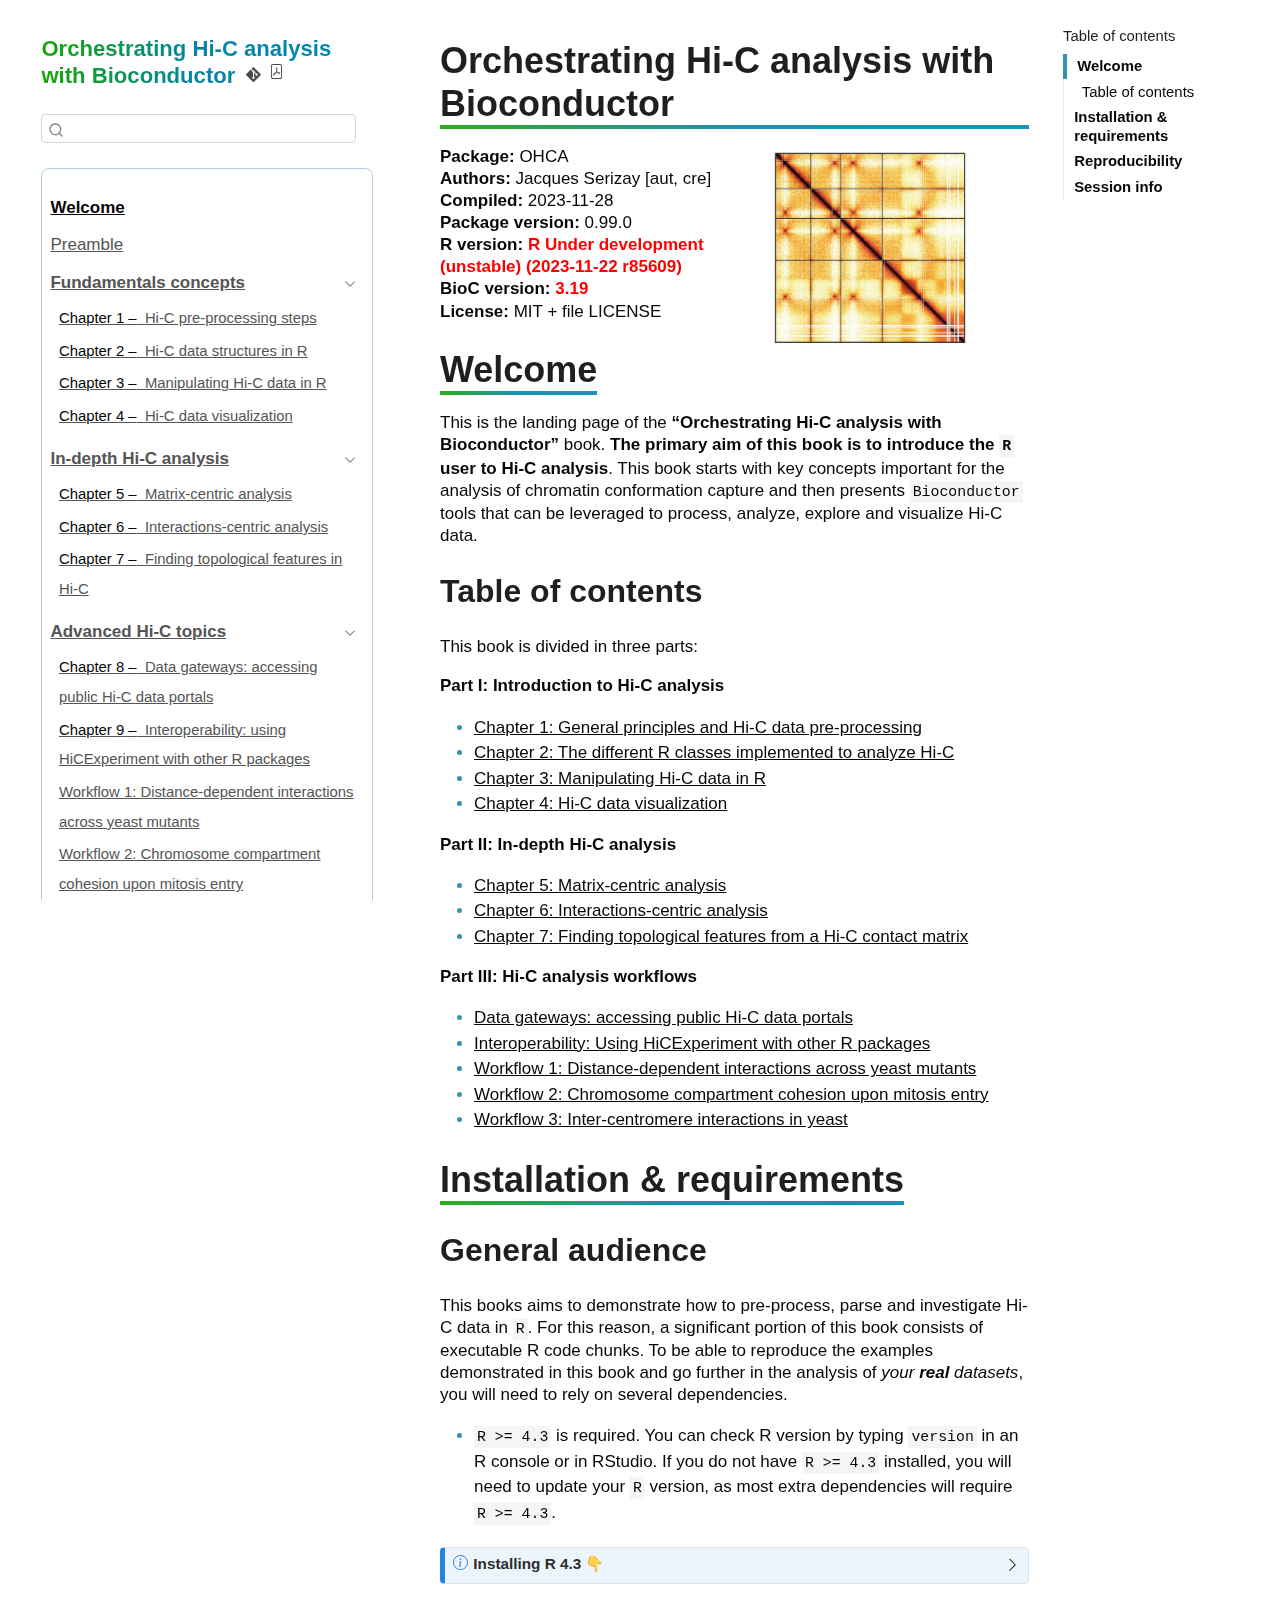
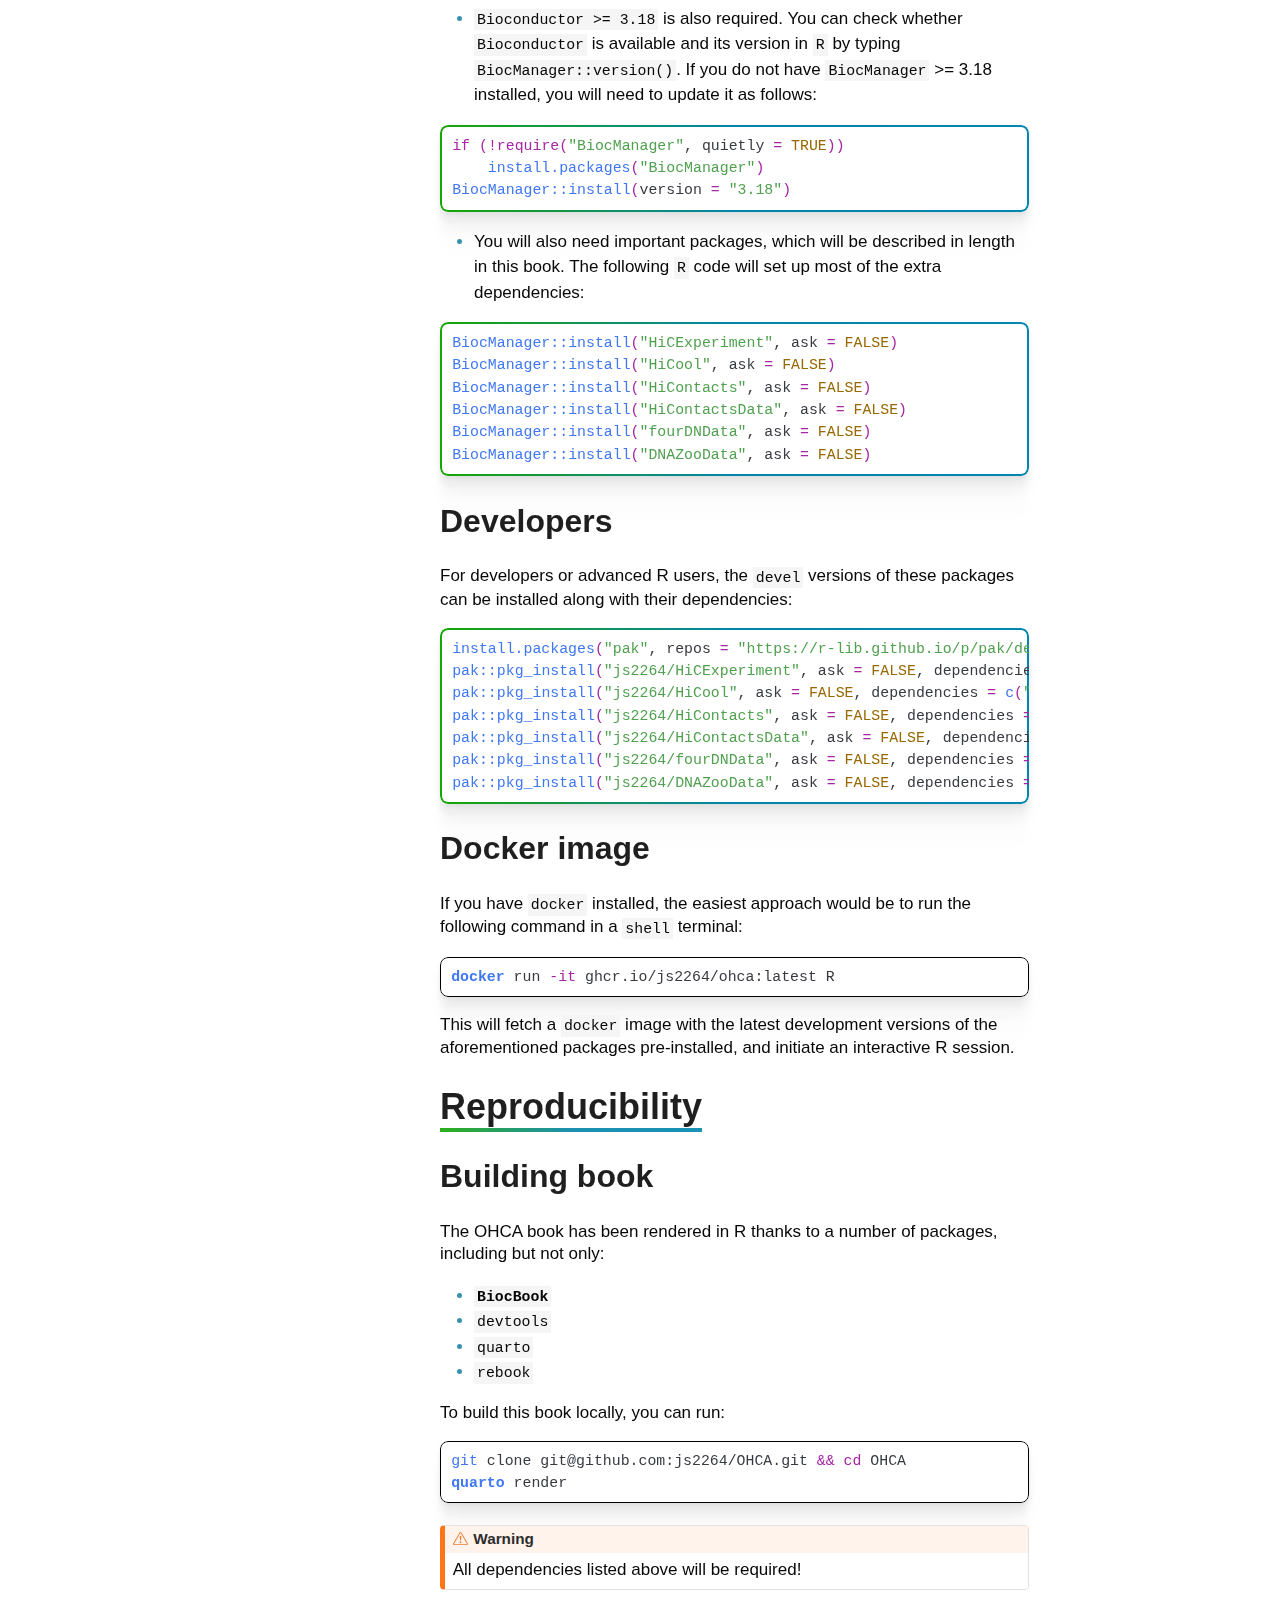
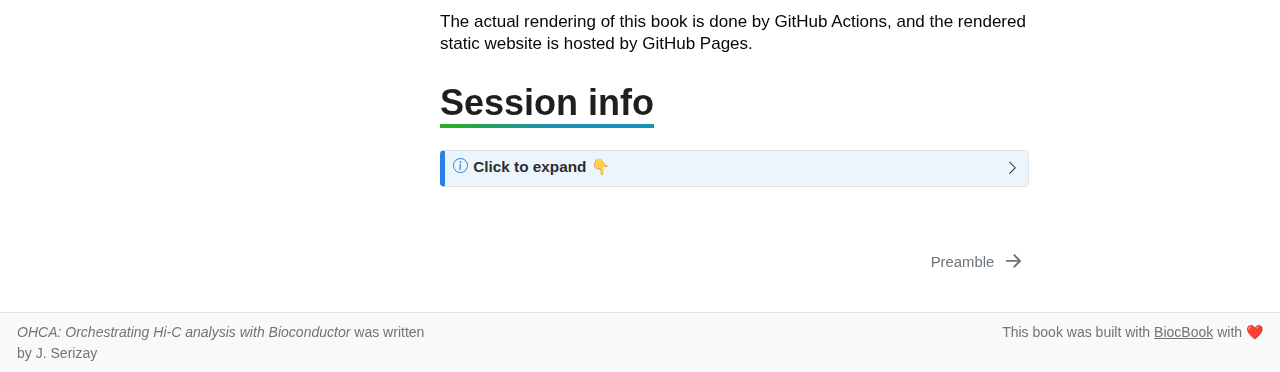
==== commit 1739c42b: "Deploying to gh-pages from @ js2264/OHCA@d0b4151290402ac3a4a5ca373da2bb728fec6e33 🚀" ====
--- a/docs/devel/index.html
+++ b/docs/devel/index.html
@@ -301,7 +301,7 @@
   
 
 </header><p><img src="assets/cover.jpg" title="Orchestrating Hi-C analysis with Bioconductor" class="quarto-cover-image img-fluid"></p>
-<p><strong>Package:</strong> OHCA<br><strong>Authors:</strong> Jacques Serizay [aut, cre]<br><strong>Compiled:</strong> 2023-11-24<br><strong>Package version:</strong> 0.99.0<br><strong>R version:</strong> <b style="color:red;">R Under development (unstable) (2023-11-14 r85524)</b><br><strong>BioC version:</strong> <b style="color:red;">3.19</b><br><strong>License:</strong> MIT + file LICENSE<br></p>
+<p><strong>Package:</strong> OHCA<br><strong>Authors:</strong> Jacques Serizay [aut, cre]<br><strong>Compiled:</strong> 2023-11-28<br><strong>Package version:</strong> 0.99.0<br><strong>R version:</strong> <b style="color:red;">R Under development (unstable) (2023-11-22 r85609)</b><br><strong>BioC version:</strong> <b style="color:red;">3.19</b><br><strong>License:</strong> MIT + file LICENSE<br></p>
 <section id="welcome" class="level1 unnumbered"><h1 class="unnumbered">Welcome</h1>
 <p>This is the landing page of the <strong>“Orchestrating Hi-C analysis with Bioconductor”</strong> book. <strong>The primary aim of this book is to introduce the <code>R</code> user to Hi-C analysis</strong>. This book starts with key concepts important for the analysis of chromatin conformation capture and then presents <code>Bioconductor</code> tools that can be leveraged to process, analyze, explore and visualize Hi-C data.</p>
 <section id="table-of-contents" class="level2 unnumbered"><h2 class="unnumbered anchored" data-anchor-id="table-of-contents">Table of contents</h2>
@@ -475,7 +475,7 @@
 <span><span class="op">)</span></span>
 <span><span class="co">##  ─ Session info ────────────────────────────────────────────────────────────</span></span>
 <span><span class="co">##   setting  value</span></span>
-<span><span class="co">##   version  R Under development (unstable) (2023-11-14 r85524)</span></span>
+<span><span class="co">##   version  R Under development (unstable) (2023-11-22 r85609)</span></span>
 <span><span class="co">##   os       Ubuntu 22.04.3 LTS</span></span>
 <span><span class="co">##   system   x86_64, linux-gnu</span></span>
 <span><span class="co">##   ui       X11</span></span>
@@ -483,7 +483,7 @@
 <span><span class="co">##   collate  C</span></span>
 <span><span class="co">##   ctype    en_US.UTF-8</span></span>
 <span><span class="co">##   tz       Etc/UTC</span></span>
-<span><span class="co">##   date     2023-11-24</span></span>
+<span><span class="co">##   date     2023-11-28</span></span>
 <span><span class="co">##   pandoc   3.1.1 @ /usr/local/bin/ (via rmarkdown)</span></span>
 <span><span class="co">##  </span></span>
 <span><span class="co">##  ─ Packages ────────────────────────────────────────────────────────────────</span></span>
@@ -495,7 +495,7 @@
 <span><span class="co">##   AnnotationHub                 3.11.0     2023-10-25 [2] Bioconductor</span></span>
 <span><span class="co">##   askpass                       1.2.0      2023-09-03 [2] CRAN (R 4.4.0)</span></span>
 <span><span class="co">##   backports                     1.4.1      2021-12-13 [2] CRAN (R 4.4.0)</span></span>
-<span><span class="co">##   base                        * 4.4.0      2023-11-16 [3] local</span></span>
+<span><span class="co">##   base                        * 4.4.0      2023-11-23 [3] local</span></span>
 <span><span class="co">##   base64enc                     0.1-3      2015-07-28 [2] CRAN (R 4.4.0)</span></span>
 <span><span class="co">##   basilisk                      1.15.1     2023-11-20 [2] Bioconductor 3.19 (R 4.4.0)</span></span>
 <span><span class="co">##   basilisk.utils                1.15.1     2023-11-19 [2] Bioconductor 3.19 (R 4.4.0)</span></span>
@@ -523,7 +523,7 @@
 <span><span class="co">##   broom                         1.0.5      2023-06-09 [2] CRAN (R 4.4.0)</span></span>
 <span><span class="co">##   broom.helpers                 1.14.0     2023-08-07 [2] CRAN (R 4.4.0)</span></span>
 <span><span class="co">##   BSgenome                      1.71.1     2023-11-01 [2] Bioconductor</span></span>
-<span><span class="co">##   BSgenome.Hsapiens.UCSC.hg38   1.4.5      2023-11-24 [2] Bioconductor</span></span>
+<span><span class="co">##   BSgenome.Hsapiens.UCSC.hg38   1.4.5      2023-11-28 [2] Bioconductor</span></span>
 <span><span class="co">##   bslib                         0.6.0      2023-11-21 [2] CRAN (R 4.4.0)</span></span>
 <span><span class="co">##   cachem                        1.0.8      2023-05-01 [2] CRAN (R 4.4.0)</span></span>
 <span><span class="co">##   Cairo                         1.6-1      2023-08-18 [2] CRAN (R 4.4.0)</span></span>
@@ -538,7 +538,7 @@
 <span><span class="co">##   codetools                     0.2-19     2023-02-01 [3] CRAN (R 4.4.0)</span></span>
 <span><span class="co">##   colorspace                    2.1-0      2023-01-23 [2] CRAN (R 4.4.0)</span></span>
 <span><span class="co">##   commonmark                    1.9.0      2023-03-17 [2] CRAN (R 4.4.0)</span></span>
-<span><span class="co">##   compiler                      4.4.0      2023-11-16 [3] local</span></span>
+<span><span class="co">##   compiler                      4.4.0      2023-11-23 [3] local</span></span>
 <span><span class="co">##   cowplot                       1.1.1      2020-12-30 [2] CRAN (R 4.4.0)</span></span>
 <span><span class="co">##   cpp11                         0.4.6      2023-08-10 [2] CRAN (R 4.4.0)</span></span>
 <span><span class="co">##   crayon                        1.5.2      2022-09-29 [2] CRAN (R 4.4.0)</span></span>
@@ -547,7 +547,7 @@
 <span><span class="co">##   csaw                          1.37.0     2023-10-24 [2] Bioconductor</span></span>
 <span><span class="co">##   curl                          5.1.0      2023-10-02 [2] CRAN (R 4.4.0)</span></span>
 <span><span class="co">##   data.table                    1.14.8     2023-02-17 [2] CRAN (R 4.4.0)</span></span>
-<span><span class="co">##   datasets                    * 4.4.0      2023-11-16 [3] local</span></span>
+<span><span class="co">##   datasets                    * 4.4.0      2023-11-23 [3] local</span></span>
 <span><span class="co">##   DBI                           1.1.3      2022-06-18 [2] CRAN (R 4.4.0)</span></span>
 <span><span class="co">##   dbplyr                        2.4.0      2023-10-26 [2] CRAN (R 4.4.0)</span></span>
 <span><span class="co">##   DelayedArray                  0.29.0     2023-10-24 [2] Bioconductor</span></span>
@@ -588,7 +588,7 @@
 <span><span class="co">##   futile.options                1.0.1      2018-04-20 [2] CRAN (R 4.4.0)</span></span>
 <span><span class="co">##   generics                      0.1.3      2022-07-05 [2] CRAN (R 4.4.0)</span></span>
 <span><span class="co">##   GenomeInfoDb                  1.39.1     2023-11-08 [2] Bioconductor</span></span>
-<span><span class="co">##   GenomeInfoDbData              1.2.11     2023-11-24 [2] Bioconductor</span></span>
+<span><span class="co">##   GenomeInfoDbData              1.2.11     2023-11-28 [2] Bioconductor</span></span>
 <span><span class="co">##   GenomicAlignments             1.39.0     2023-10-24 [2] Bioconductor</span></span>
 <span><span class="co">##   GenomicFeatures               1.55.1     2023-10-29 [2] Bioconductor</span></span>
 <span><span class="co">##   GenomicRanges                 1.55.1     2023-10-29 [2] Bioconductor</span></span>
@@ -602,12 +602,12 @@
 <span><span class="co">##   gh                            1.4.0      2023-02-22 [2] CRAN (R 4.4.0)</span></span>
 <span><span class="co">##   gitcreds                      0.1.2      2022-09-08 [2] CRAN (R 4.4.0)</span></span>
 <span><span class="co">##   glue                          1.6.2      2022-02-24 [2] CRAN (R 4.4.0)</span></span>
-<span><span class="co">##   GO.db                         3.18.0     2023-11-24 [2] Bioconductor</span></span>
+<span><span class="co">##   GO.db                         3.18.0     2023-11-28 [2] Bioconductor</span></span>
 <span><span class="co">##   GOTHiC                        1.39.0     2023-10-24 [2] Bioconductor</span></span>
 <span><span class="co">##   graph                         1.81.0     2023-10-24 [2] Bioconductor</span></span>
-<span><span class="co">##   graphics                    * 4.4.0      2023-11-16 [3] local</span></span>
-<span><span class="co">##   grDevices                   * 4.4.0      2023-11-16 [3] local</span></span>
-<span><span class="co">##   grid                          4.4.0      2023-11-16 [3] local</span></span>
+<span><span class="co">##   graphics                    * 4.4.0      2023-11-23 [3] local</span></span>
+<span><span class="co">##   grDevices                   * 4.4.0      2023-11-23 [3] local</span></span>
+<span><span class="co">##   grid                          4.4.0      2023-11-23 [3] local</span></span>
 <span><span class="co">##   gridExtra                     2.3        2017-09-09 [2] CRAN (R 4.4.0)</span></span>
 <span><span class="co">##   gtable                        0.3.4      2023-08-21 [2] CRAN (R 4.4.0)</span></span>
 <span><span class="co">##   gtools                        3.9.5      2023-11-20 [2] CRAN (R 4.4.0)</span></span>
@@ -632,7 +632,7 @@
 <span><span class="co">##   ini                           0.3.1      2018-05-20 [2] CRAN (R 4.4.0)</span></span>
 <span><span class="co">##   InteractionSet                1.31.0     2023-10-24 [2] Bioconductor</span></span>
 <span><span class="co">##   interactiveDisplayBase        1.41.0     2023-10-24 [2] Bioconductor</span></span>
-<span><span class="co">##   interp                        1.1-4      2023-03-31 [2] CRAN (R 4.4.0)</span></span>
+<span><span class="co">##   interp                        1.1-5      2023-11-27 [2] CRAN (R 4.4.0)</span></span>
 <span><span class="co">##   IRanges                       2.37.0     2023-10-24 [2] Bioconductor</span></span>
 <span><span class="co">##   isoband                       0.2.7      2022-12-20 [2] CRAN (R 4.4.0)</span></span>
 <span><span class="co">##   iterators                     1.0.14     2022-02-05 [2] CRAN (R 4.4.0)</span></span>
@@ -654,13 +654,13 @@
 <span><span class="co">##   littler                       0.3.18     2023-03-26 [2] CRAN (R 4.4.0)</span></span>
 <span><span class="co">##   locfit                        1.5-9.8    2023-06-11 [2] CRAN (R 4.4.0)</span></span>
 <span><span class="co">##   magrittr                      2.0.3      2022-03-30 [2] CRAN (R 4.4.0)</span></span>
-<span><span class="co">##   MASS                          7.3-60.1   2023-11-16 [3] local</span></span>
+<span><span class="co">##   MASS                          7.3-60.1   2023-11-23 [3] local</span></span>
 <span><span class="co">##   Matrix                        1.6-3      2023-11-14 [3] CRAN (R 4.4.0)</span></span>
 <span><span class="co">##   MatrixGenerics                1.15.0     2023-10-24 [2] Bioconductor</span></span>
 <span><span class="co">##   matrixStats                   1.1.0      2023-11-07 [2] CRAN (R 4.4.0)</span></span>
 <span><span class="co">##   memoise                       2.0.1      2021-11-26 [2] CRAN (R 4.4.0)</span></span>
 <span><span class="co">##   metapod                       1.11.0     2023-10-24 [2] Bioconductor</span></span>
-<span><span class="co">##   methods                     * 4.4.0      2023-11-16 [3] local</span></span>
+<span><span class="co">##   methods                     * 4.4.0      2023-11-23 [3] local</span></span>
 <span><span class="co">##   mgcv                          1.9-0      2023-07-11 [3] CRAN (R 4.4.0)</span></span>
 <span><span class="co">##   mime                          0.12       2021-09-28 [2] CRAN (R 4.4.0)</span></span>
 <span><span class="co">##   miniUI                        0.1.1.1    2018-05-18 [2] CRAN (R 4.4.0)</span></span>
@@ -668,11 +668,11 @@
 <span><span class="co">##   munsell                       0.5.0      2018-06-12 [2] CRAN (R 4.4.0)</span></span>
 <span><span class="co">##   nlme                          3.1-163    2023-08-09 [3] CRAN (R 4.4.0)</span></span>
 <span><span class="co">##   nnet                          7.3-19     2023-05-03 [3] CRAN (R 4.4.0)</span></span>
-<span><span class="co">##   OHCA                          0.99.0     2023-11-24 [1] Bioconductor</span></span>
+<span><span class="co">##   OHCA                          0.99.0     2023-11-28 [1] Bioconductor</span></span>
 <span><span class="co">##   openssl                       2.1.1      2023-09-25 [2] CRAN (R 4.4.0)</span></span>
 <span><span class="co">##   OrganismDbi                   1.45.0     2023-10-25 [2] Bioconductor</span></span>
 <span><span class="co">##   packrat                       0.9.2      2023-09-05 [2] CRAN (R 4.4.0)</span></span>
-<span><span class="co">##   parallel                      4.4.0      2023-11-16 [3] local</span></span>
+<span><span class="co">##   parallel                      4.4.0      2023-11-23 [3] local</span></span>
 <span><span class="co">##   patchwork                     1.1.3      2023-08-14 [2] CRAN (R 4.4.0)</span></span>
 <span><span class="co">##   pbapply                       1.7-2      2023-06-27 [2] CRAN (R 4.4.0)</span></span>
 <span><span class="co">##   pheatmap                      1.0.12     2019-01-04 [2] CRAN (R 4.4.0)</span></span>
@@ -741,7 +741,7 @@
 <span><span class="co">##   rtracklayer                   1.63.0     2023-10-24 [2] Bioconductor</span></span>
 <span><span class="co">##   rversions                     2.1.2      2022-08-31 [2] CRAN (R 4.4.0)</span></span>
 <span><span class="co">##   S4Arrays                      1.3.0      2023-10-24 [2] Bioconductor</span></span>
-<span><span class="co">##   S4Vectors                     0.41.1     2023-10-26 [2] Bioconductor</span></span>
+<span><span class="co">##   S4Vectors                     0.41.2     2023-11-23 [2] Bioconductor 3.19 (R 4.4.0)</span></span>
 <span><span class="co">##   sass                          0.4.7      2023-07-15 [2] CRAN (R 4.4.0)</span></span>
 <span><span class="co">##   scales                        1.2.1      2022-08-20 [2] CRAN (R 4.4.0)</span></span>
 <span><span class="co">##   sessioninfo                   1.2.2      2021-12-06 [2] CRAN (R 4.4.0)</span></span>
@@ -751,10 +751,10 @@
 <span><span class="co">##   sourcetools                   0.1.7-1    2023-02-01 [2] CRAN (R 4.4.0)</span></span>
 <span><span class="co">##   SparseArray                   1.3.1      2023-11-07 [2] Bioconductor</span></span>
 <span><span class="co">##   spatial                       7.3-17     2023-07-20 [3] CRAN (R 4.4.0)</span></span>
-<span><span class="co">##   splines                       4.4.0      2023-11-16 [3] local</span></span>
+<span><span class="co">##   splines                       4.4.0      2023-11-23 [3] local</span></span>
 <span><span class="co">##   statmod                       1.5.0      2023-01-06 [2] CRAN (R 4.4.0)</span></span>
-<span><span class="co">##   stats                       * 4.4.0      2023-11-16 [3] local</span></span>
-<span><span class="co">##   stats4                        4.4.0      2023-11-16 [3] local</span></span>
+<span><span class="co">##   stats                       * 4.4.0      2023-11-23 [3] local</span></span>
+<span><span class="co">##   stats4                        4.4.0      2023-11-23 [3] local</span></span>
 <span><span class="co">##   strawr                        0.0.91     2023-03-29 [2] CRAN (R 4.4.0)</span></span>
 <span><span class="co">##   stringi                       1.8.2      2023-11-23 [2] CRAN (R 4.4.0)</span></span>
 <span><span class="co">##   stringr                       1.5.1      2023-11-14 [2] CRAN (R 4.4.0)</span></span>
@@ -762,7 +762,7 @@
 <span><span class="co">##   survival                      3.5-7      2023-08-14 [3] CRAN (R 4.4.0)</span></span>
 <span><span class="co">##   sys                           3.4.2      2023-05-23 [2] CRAN (R 4.4.0)</span></span>
 <span><span class="co">##   systemfonts                   1.0.5      2023-10-09 [2] CRAN (R 4.4.0)</span></span>
-<span><span class="co">##   tcltk                         4.4.0      2023-11-16 [3] local</span></span>
+<span><span class="co">##   tcltk                         4.4.0      2023-11-23 [3] local</span></span>
 <span><span class="co">##   terra                         1.7-55     2023-10-13 [2] CRAN (R 4.4.0)</span></span>
 <span><span class="co">##   testthat                      3.2.0      2023-10-06 [2] CRAN (R 4.4.0)</span></span>
 <span><span class="co">##   textshaping                   0.3.7      2023-10-09 [2] CRAN (R 4.4.0)</span></span>
@@ -770,13 +770,13 @@
 <span><span class="co">##   tidyr                         1.3.0      2023-01-24 [2] CRAN (R 4.4.0)</span></span>
 <span><span class="co">##   tidyselect                    1.2.0      2022-10-10 [2] CRAN (R 4.4.0)</span></span>
 <span><span class="co">##   tinytex                       0.49       2023-11-22 [2] CRAN (R 4.4.0)</span></span>
-<span><span class="co">##   tools                         4.4.0      2023-11-16 [3] local</span></span>
+<span><span class="co">##   tools                         4.4.0      2023-11-23 [3] local</span></span>
 <span><span class="co">##   TopDom                        0.10.1     2021-05-06 [2] CRAN (R 4.4.0)</span></span>
 <span><span class="co">##   tzdb                          0.4.0      2023-05-12 [2] CRAN (R 4.4.0)</span></span>
 <span><span class="co">##   urlchecker                    1.0.1      2021-11-30 [2] CRAN (R 4.4.0)</span></span>
 <span><span class="co">##   usethis                       2.2.2      2023-07-06 [2] CRAN (R 4.4.0)</span></span>
 <span><span class="co">##   utf8                          1.2.4      2023-10-22 [2] CRAN (R 4.4.0)</span></span>
-<span><span class="co">##   utils                       * 4.4.0      2023-11-16 [3] local</span></span>
+<span><span class="co">##   utils                       * 4.4.0      2023-11-23 [3] local</span></span>
 <span><span class="co">##   VariantAnnotation             1.49.2     2023-11-15 [2] Bioconductor</span></span>
 <span><span class="co">##   vctrs                         0.6.4      2023-10-12 [2] CRAN (R 4.4.0)</span></span>
 <span><span class="co">##   vipor                         0.4.5      2017-03-22 [2] CRAN (R 4.4.0)</span></span>
@@ -797,7 +797,7 @@
 <span><span class="co">##   zip                           2.3.0      2023-04-17 [2] CRAN (R 4.4.0)</span></span>
 <span><span class="co">##   zlibbioc                      1.49.0     2023-10-24 [2] Bioconductor</span></span>
 <span><span class="co">##  </span></span>
-<span><span class="co">##   [1] /tmp/RtmpNsjxQV/Rinst5671bcd921</span></span>
+<span><span class="co">##   [1] /tmp/RtmpX3d1y6/Rinstb2be6c038</span></span>
 <span><span class="co">##   [2] /usr/local/lib/R/site-library</span></span>
 <span><span class="co">##   [3] /usr/local/lib/R/library</span></span>
 <span><span class="co">##  </span></span>
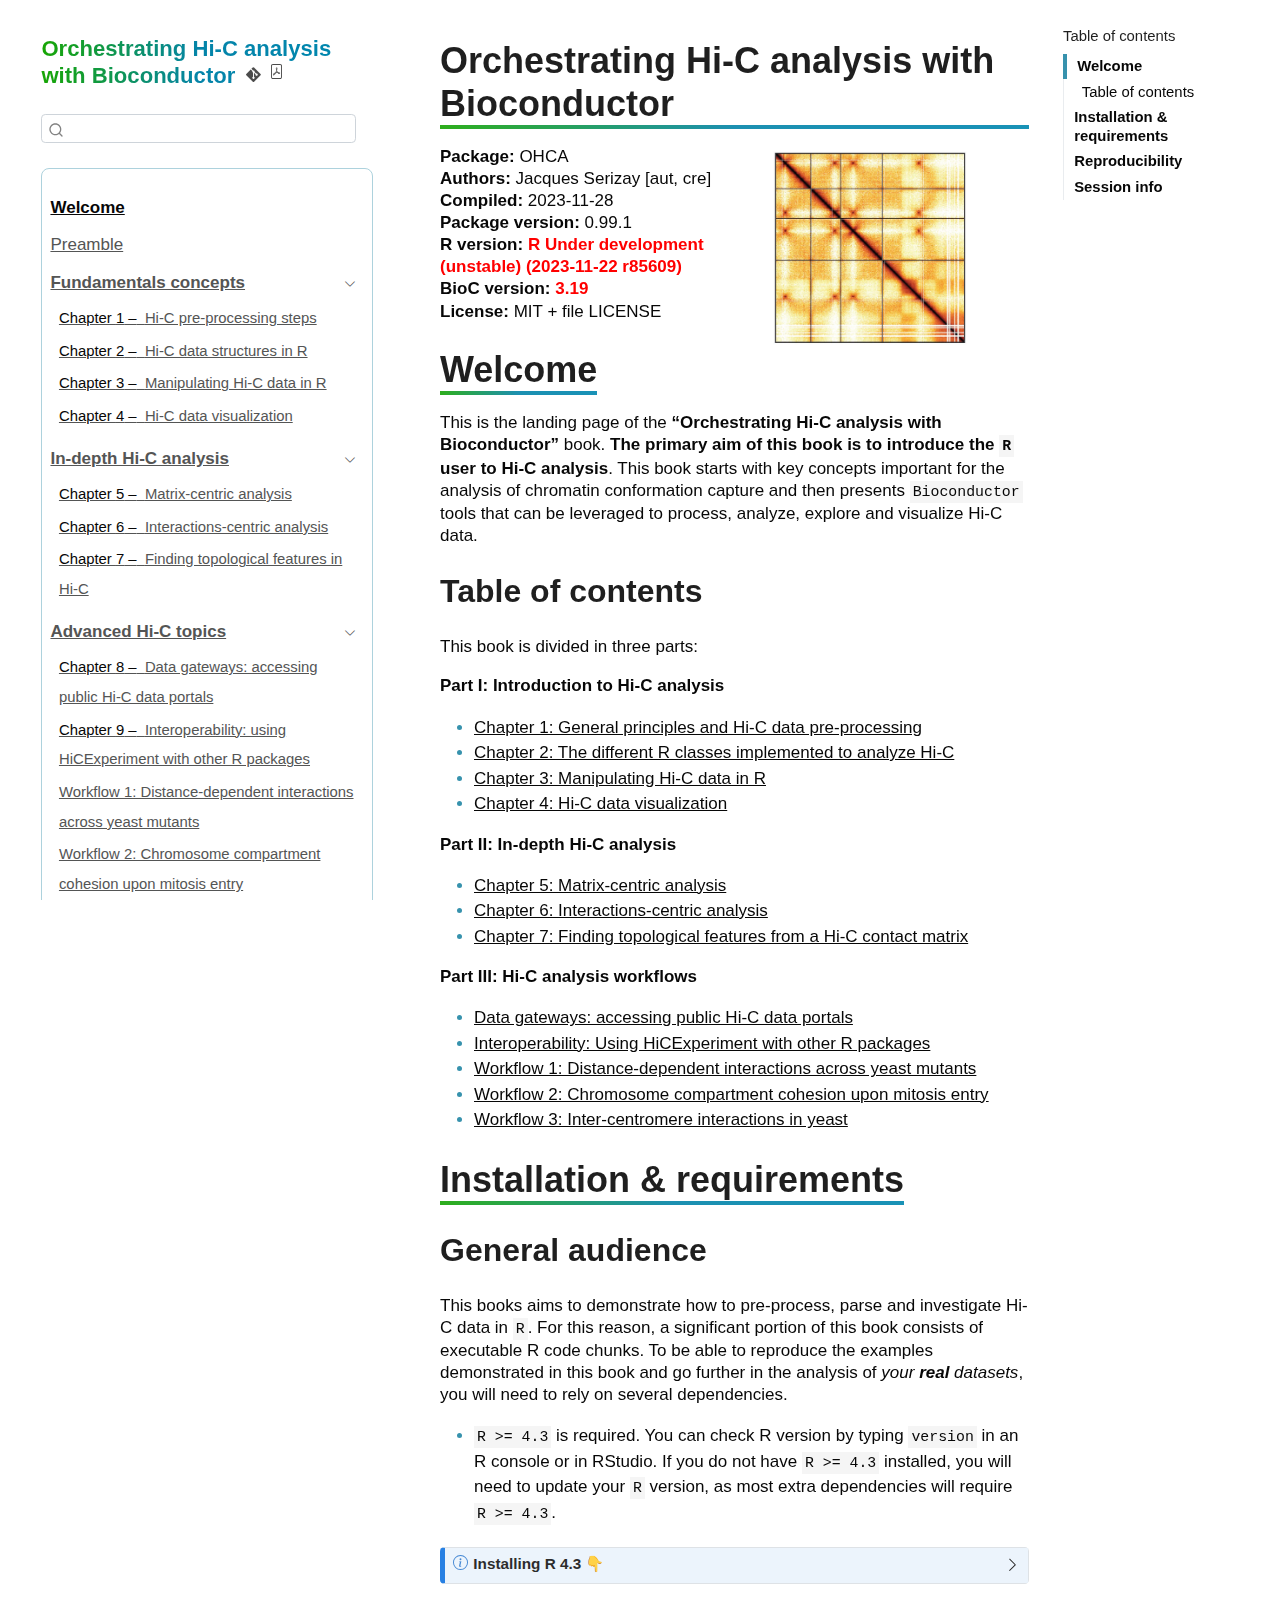
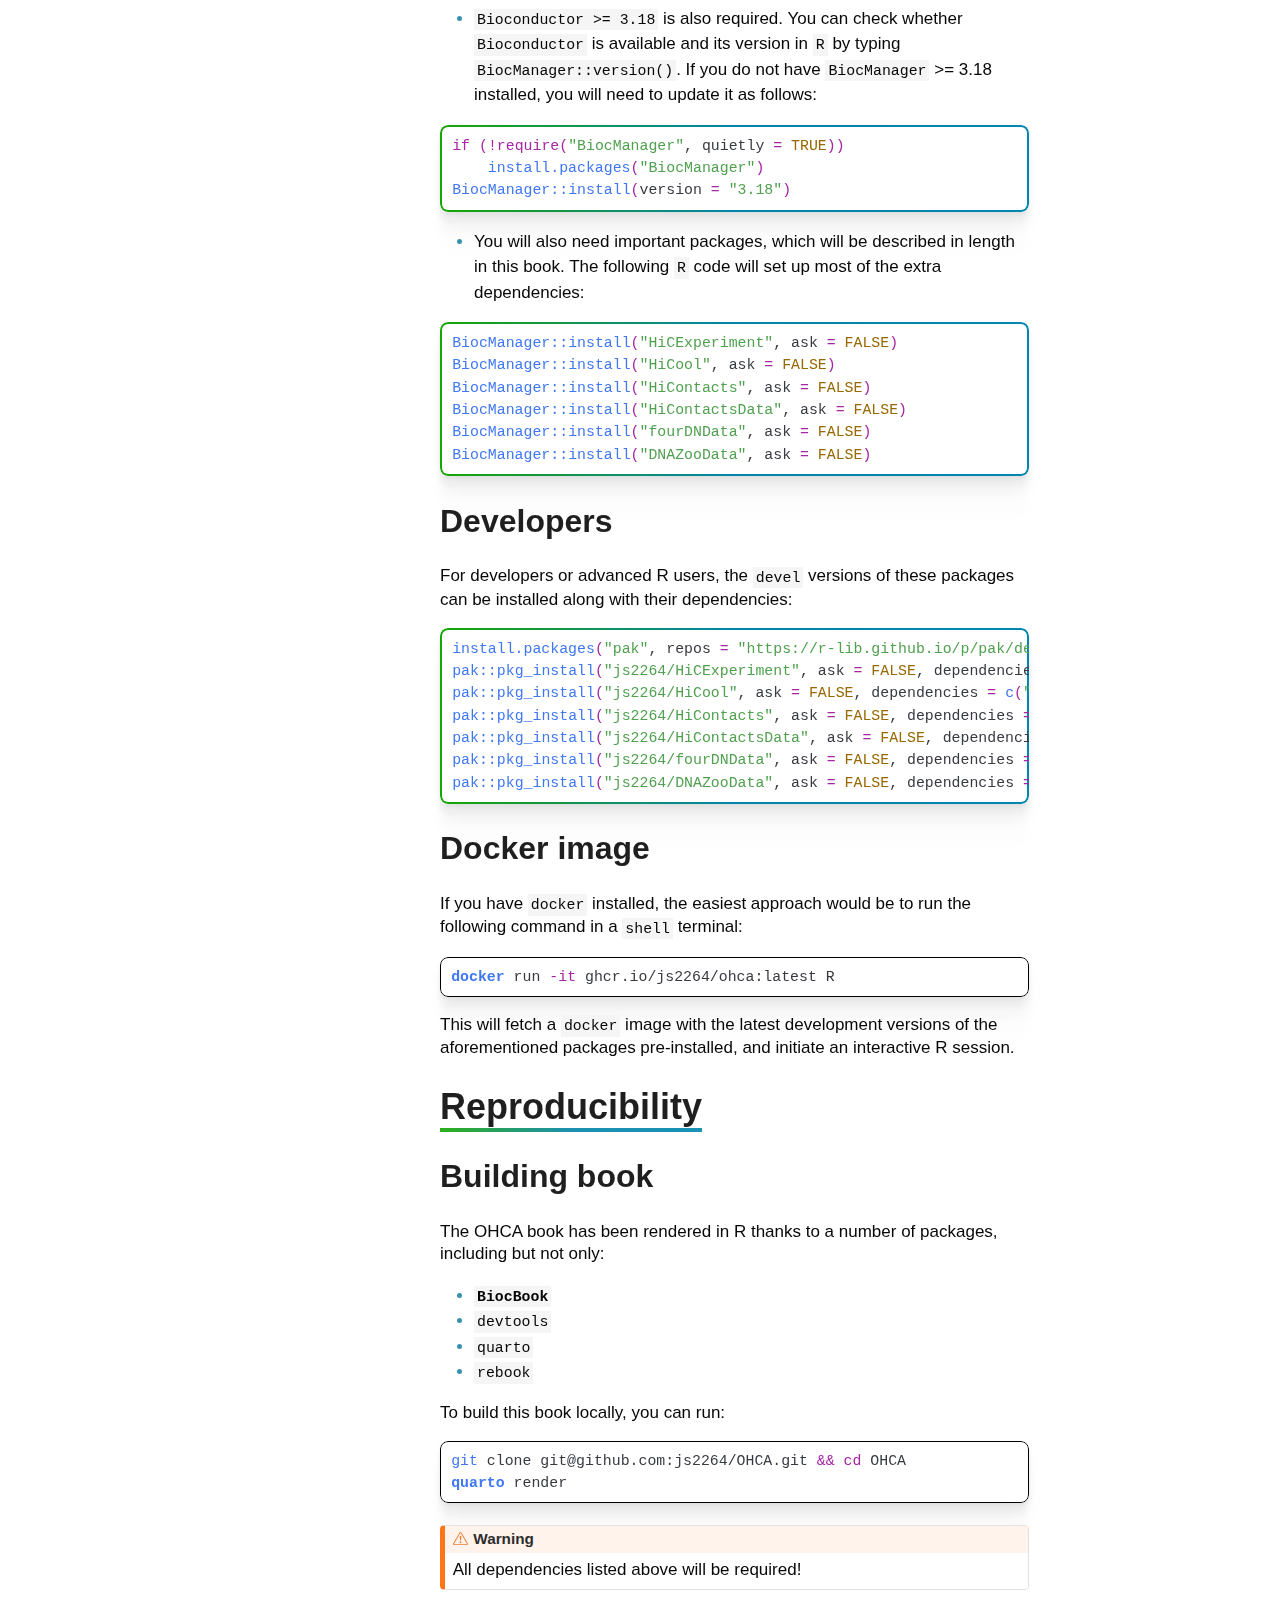
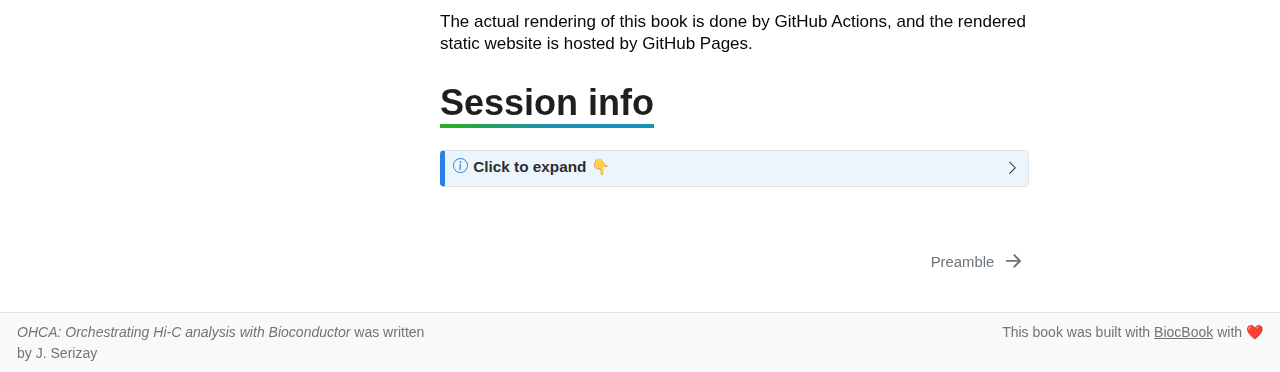
==== commit be553715: "Deploying to gh-pages from @ js2264/OHCA@7cbd04df359ec9cba86b83f282761c5cdabb41f7 🚀" ====
--- a/docs/devel/index.html
+++ b/docs/devel/index.html
@@ -301,7 +301,7 @@
   
 
 </header><p><img src="assets/cover.jpg" title="Orchestrating Hi-C analysis with Bioconductor" class="quarto-cover-image img-fluid"></p>
-<p><strong>Package:</strong> OHCA<br><strong>Authors:</strong> Jacques Serizay [aut, cre]<br><strong>Compiled:</strong> 2023-11-28<br><strong>Package version:</strong> 0.99.0<br><strong>R version:</strong> <b style="color:red;">R Under development (unstable) (2023-11-22 r85609)</b><br><strong>BioC version:</strong> <b style="color:red;">3.19</b><br><strong>License:</strong> MIT + file LICENSE<br></p>
+<p><strong>Package:</strong> OHCA<br><strong>Authors:</strong> Jacques Serizay [aut, cre]<br><strong>Compiled:</strong> 2023-11-28<br><strong>Package version:</strong> 0.99.1<br><strong>R version:</strong> <b style="color:red;">R Under development (unstable) (2023-11-22 r85609)</b><br><strong>BioC version:</strong> <b style="color:red;">3.19</b><br><strong>License:</strong> MIT + file LICENSE<br></p>
 <section id="welcome" class="level1 unnumbered"><h1 class="unnumbered">Welcome</h1>
 <p>This is the landing page of the <strong>“Orchestrating Hi-C analysis with Bioconductor”</strong> book. <strong>The primary aim of this book is to introduce the <code>R</code> user to Hi-C analysis</strong>. This book starts with key concepts important for the analysis of chromatin conformation capture and then presents <code>Bioconductor</code> tools that can be leveraged to process, analyze, explore and visualize Hi-C data.</p>
 <section id="table-of-contents" class="level2 unnumbered"><h2 class="unnumbered anchored" data-anchor-id="table-of-contents">Table of contents</h2>
@@ -668,7 +668,7 @@
 <span><span class="co">##   munsell                       0.5.0      2018-06-12 [2] CRAN (R 4.4.0)</span></span>
 <span><span class="co">##   nlme                          3.1-163    2023-08-09 [3] CRAN (R 4.4.0)</span></span>
 <span><span class="co">##   nnet                          7.3-19     2023-05-03 [3] CRAN (R 4.4.0)</span></span>
-<span><span class="co">##   OHCA                          0.99.0     2023-11-28 [1] Bioconductor</span></span>
+<span><span class="co">##   OHCA                          0.99.1     2023-11-28 [1] Bioconductor</span></span>
 <span><span class="co">##   openssl                       2.1.1      2023-09-25 [2] CRAN (R 4.4.0)</span></span>
 <span><span class="co">##   OrganismDbi                   1.45.0     2023-10-25 [2] Bioconductor</span></span>
 <span><span class="co">##   packrat                       0.9.2      2023-09-05 [2] CRAN (R 4.4.0)</span></span>
@@ -797,7 +797,7 @@
 <span><span class="co">##   zip                           2.3.0      2023-04-17 [2] CRAN (R 4.4.0)</span></span>
 <span><span class="co">##   zlibbioc                      1.49.0     2023-10-24 [2] Bioconductor</span></span>
 <span><span class="co">##  </span></span>
-<span><span class="co">##   [1] /tmp/RtmpX3d1y6/Rinstb2be6c038</span></span>
+<span><span class="co">##   [1] /tmp/RtmpXaPRN5/Rinstb4d205098</span></span>
 <span><span class="co">##   [2] /usr/local/lib/R/site-library</span></span>
 <span><span class="co">##   [3] /usr/local/lib/R/library</span></span>
 <span><span class="co">##  </span></span>
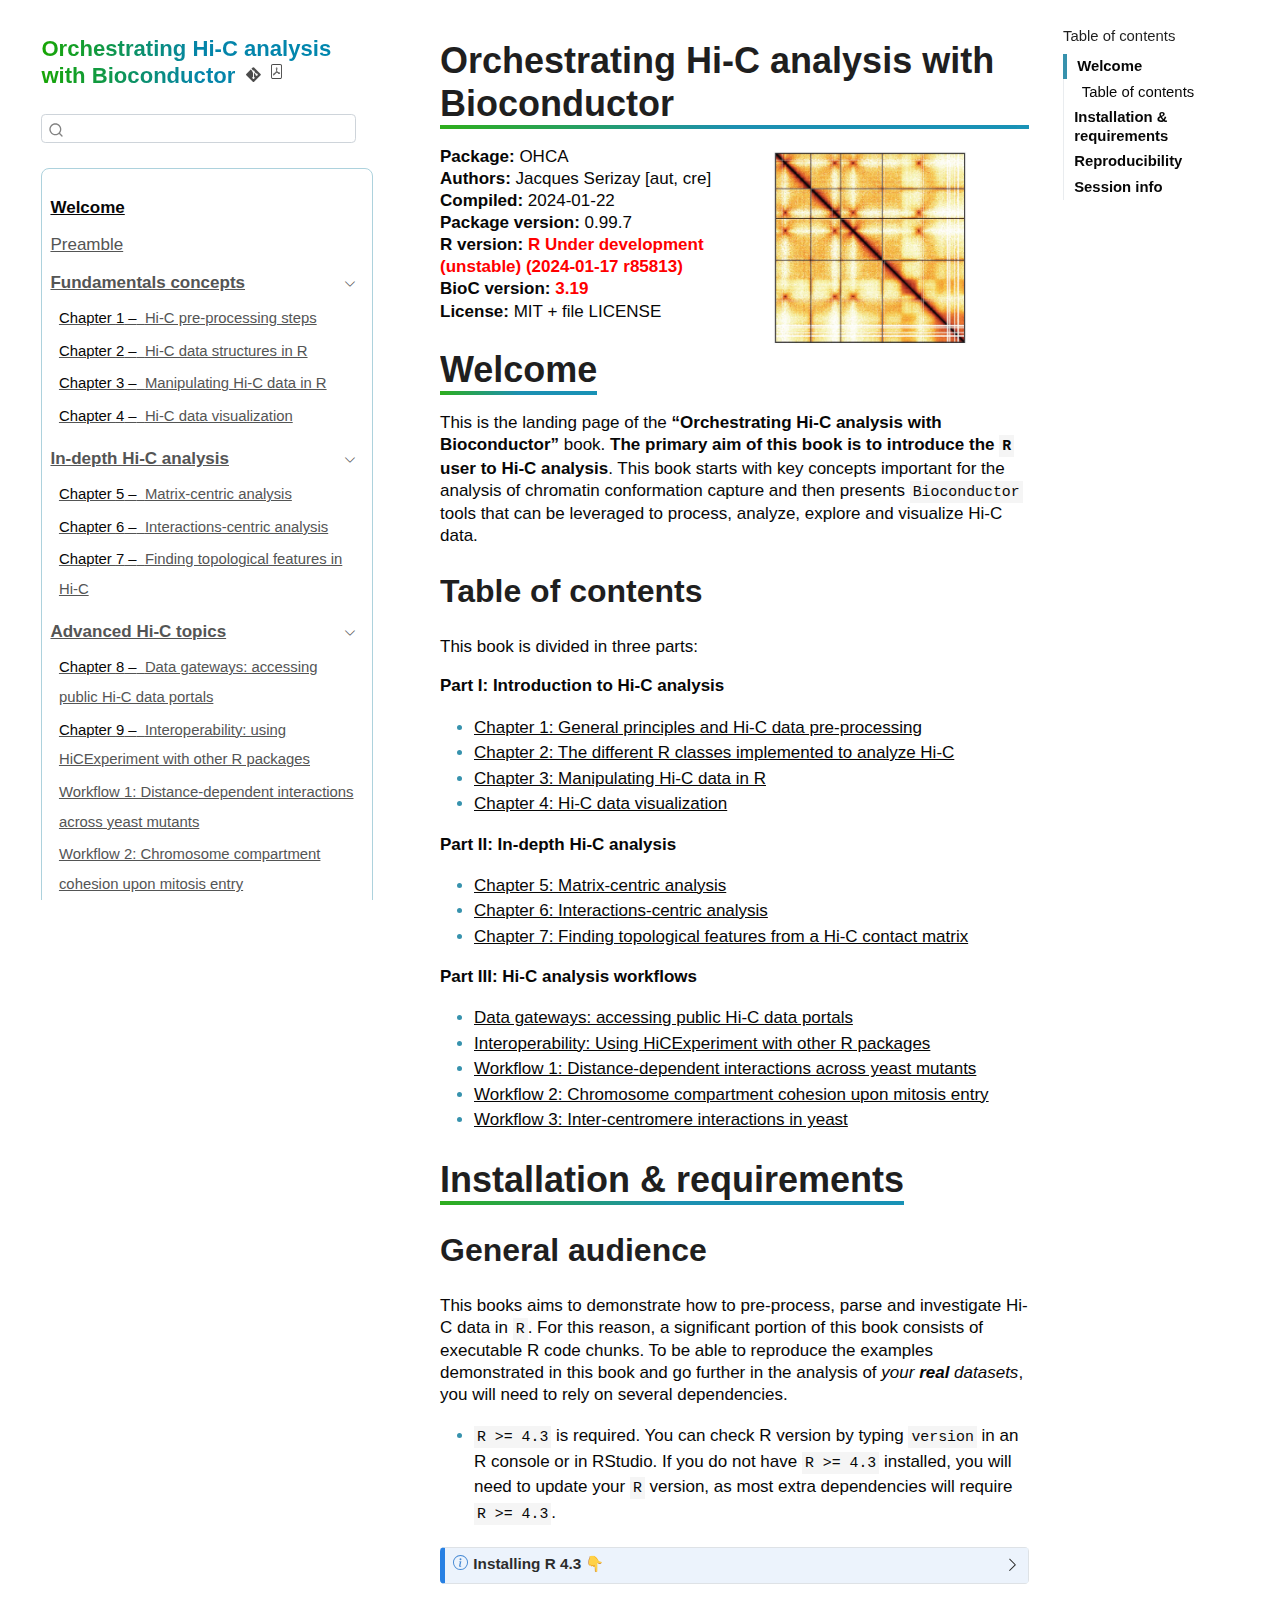
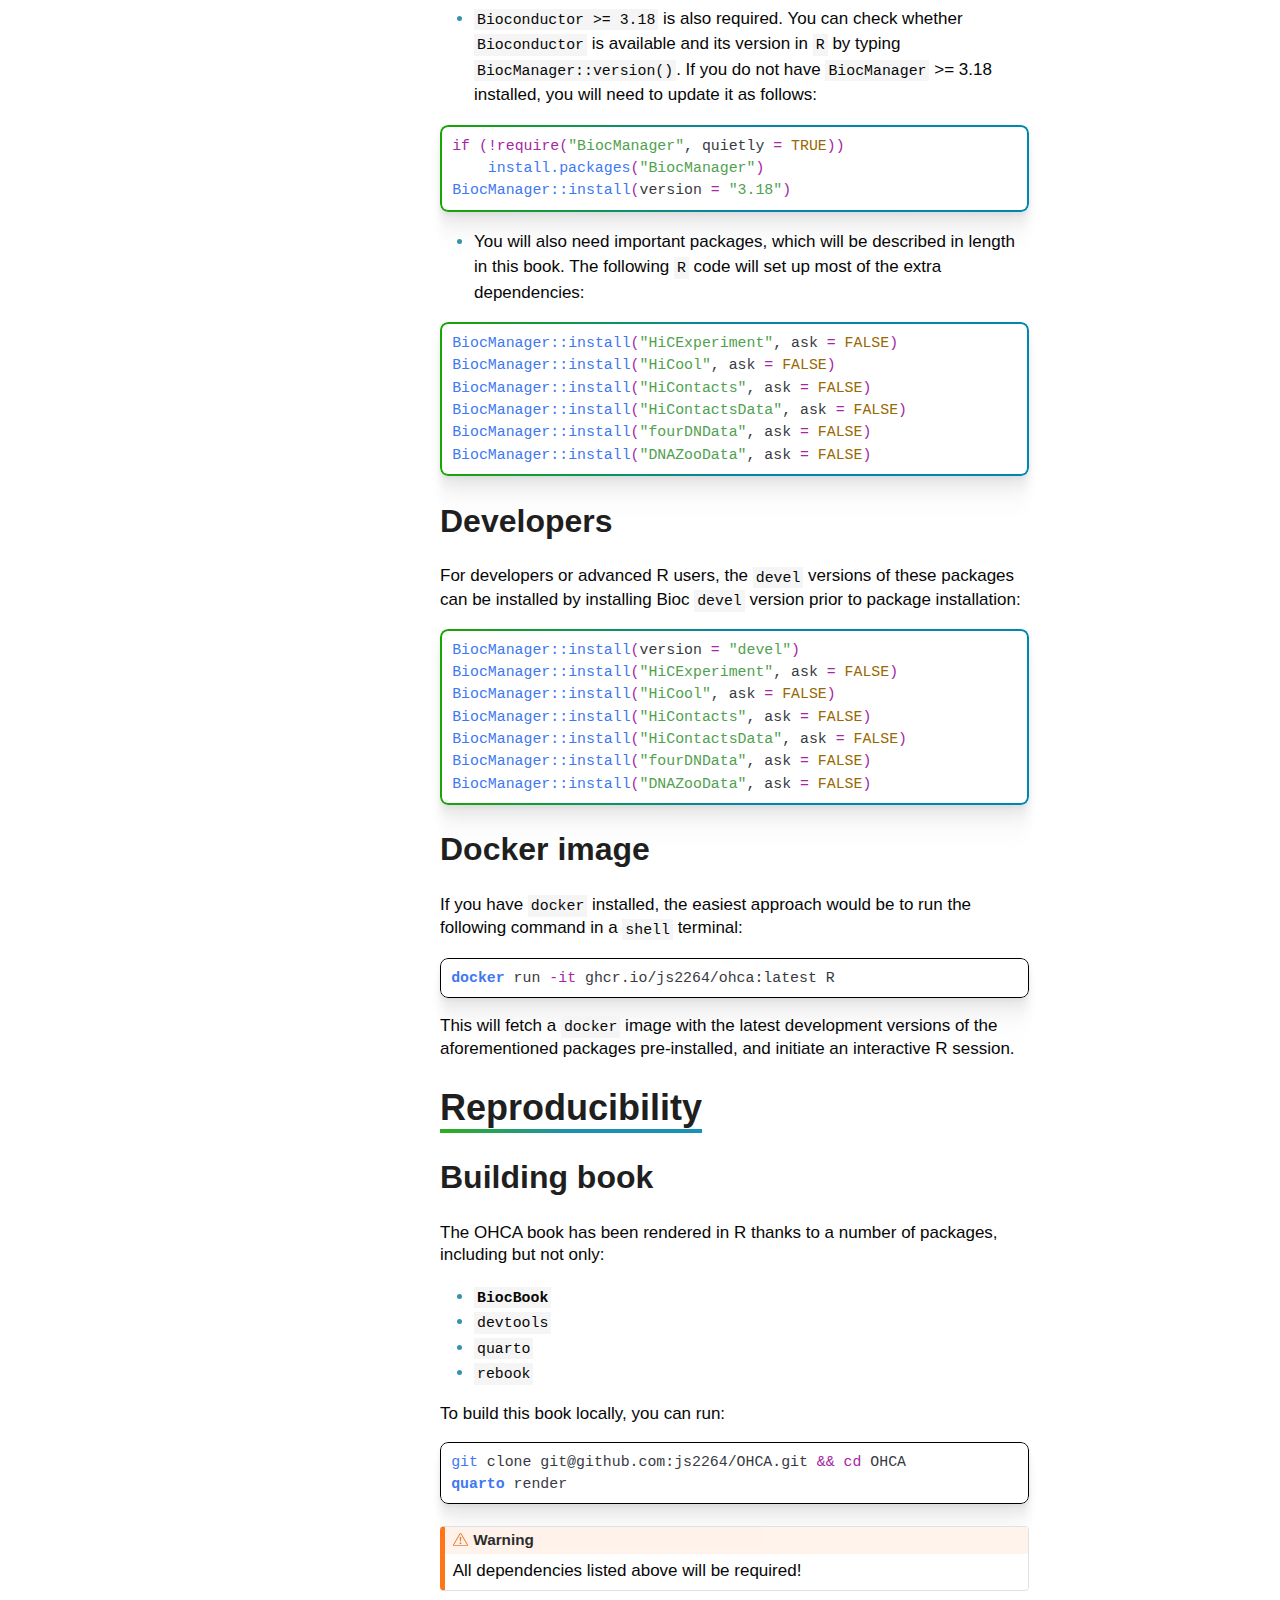
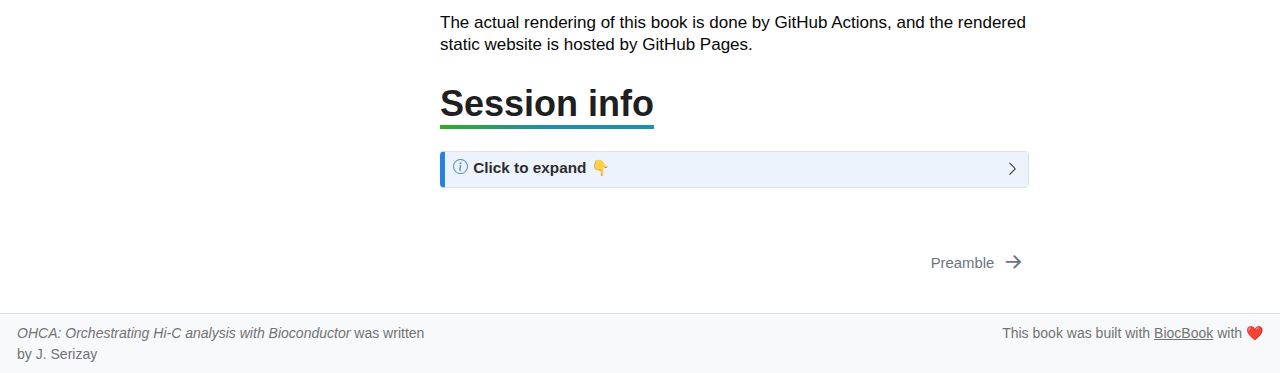
==== commit 3ca1f137: "Deploying to gh-pages from @ js2264/OHCA@cfc8bd09e53c531ab5e821fa5884e36323ccc3b4 🚀" ====
--- a/docs/devel/index.html
+++ b/docs/devel/index.html
@@ -2,7 +2,7 @@
 <html xmlns="http://www.w3.org/1999/xhtml" lang="en" xml:lang="en"><head>
 <meta http-equiv="Content-Type" content="text/html; charset=UTF-8">
 <meta charset="utf-8">
-<meta name="generator" content="quarto-1.3.433">
+<meta name="generator" content="quarto-1.3.450">
 <meta name="viewport" content="width=device-width, initial-scale=1.0, user-scalable=yes">
 <title>Orchestrating Hi-C analysis with Bioconductor</title>
 <style>
@@ -301,31 +301,31 @@
   
 
 </header><p><img src="assets/cover.jpg" title="Orchestrating Hi-C analysis with Bioconductor" class="quarto-cover-image img-fluid"></p>
-<p><strong>Package:</strong> OHCA<br><strong>Authors:</strong> Jacques Serizay [aut, cre]<br><strong>Compiled:</strong> 2023-11-28<br><strong>Package version:</strong> 0.99.1<br><strong>R version:</strong> <b style="color:red;">R Under development (unstable) (2023-11-22 r85609)</b><br><strong>BioC version:</strong> <b style="color:red;">3.19</b><br><strong>License:</strong> MIT + file LICENSE<br></p>
+<p><strong>Package:</strong> OHCA<br><strong>Authors:</strong> Jacques Serizay [aut, cre]<br><strong>Compiled:</strong> 2024-01-22<br><strong>Package version:</strong> 0.99.7<br><strong>R version:</strong> <b style="color:red;">R Under development (unstable) (2024-01-17 r85813)</b><br><strong>BioC version:</strong> <b style="color:red;">3.19</b><br><strong>License:</strong> MIT + file LICENSE<br></p>
 <section id="welcome" class="level1 unnumbered"><h1 class="unnumbered">Welcome</h1>
 <p>This is the landing page of the <strong>“Orchestrating Hi-C analysis with Bioconductor”</strong> book. <strong>The primary aim of this book is to introduce the <code>R</code> user to Hi-C analysis</strong>. This book starts with key concepts important for the analysis of chromatin conformation capture and then presents <code>Bioconductor</code> tools that can be leveraged to process, analyze, explore and visualize Hi-C data.</p>
 <section id="table-of-contents" class="level2 unnumbered"><h2 class="unnumbered anchored" data-anchor-id="table-of-contents">Table of contents</h2>
 <p>This book is divided in three parts:</p>
 <p><strong>Part I: Introduction to Hi-C analysis</strong></p>
 <ul>
-<li><a href="principles.qmd">Chapter 1: General principles and Hi-C data pre-processing</a></li>
-<li><a href="data-representation.qmd">Chapter 2: The different R classes implemented to analyze Hi-C</a></li>
-<li><a href="parsing.qmd">Chapter 3: Manipulating Hi-C data in R</a></li>
-<li><a href="visualization.qmd">Chapter 4: Hi-C data visualization</a></li>
+<li><a href="./pages/principles.html">Chapter 1: General principles and Hi-C data pre-processing</a></li>
+<li><a href="./pages/data-representation.html">Chapter 2: The different R classes implemented to analyze Hi-C</a></li>
+<li><a href="./pages/parsing.html">Chapter 3: Manipulating Hi-C data in R</a></li>
+<li><a href="./pages/visualization.html">Chapter 4: Hi-C data visualization</a></li>
 </ul>
 <p><strong>Part II: In-depth Hi-C analysis</strong></p>
 <ul>
-<li><a href="matrix-centric.qmd">Chapter 5: Matrix-centric analysis</a></li>
-<li><a href="interactions-centric.qmd">Chapter 6: Interactions-centric analysis</a></li>
-<li><a href="topological-features.qmd">Chapter 7: Finding topological features from a Hi-C contact matrix</a></li>
+<li><a href="./pages/matrix-centric.html">Chapter 5: Matrix-centric analysis</a></li>
+<li><a href="./pages/interactions-centric.html">Chapter 6: Interactions-centric analysis</a></li>
+<li><a href="./pages/topological-features.html">Chapter 7: Finding topological features from a Hi-C contact matrix</a></li>
 </ul>
 <p><strong>Part III: Hi-C analysis workflows</strong></p>
 <ul>
-<li><a href="disseminating.qmd">Data gateways: accessing public Hi-C data portals</a></li>
-<li><a href="interoperability.qmd">Interoperability: Using HiCExperiment with other R packages</a></li>
-<li><a href="workflow-yeast.qmd">Workflow 1: Distance-dependent interactions across yeast mutants</a></li>
-<li><a href="workflow-chicken.qmd">Workflow 2: Chromosome compartment cohesion upon mitosis entry</a></li>
-<li><a href="workflow-centros.qmd">Workflow 3: Inter-centromere interactions in yeast</a></li>
+<li><a href="./pages/disseminating.html">Data gateways: accessing public Hi-C data portals</a></li>
+<li><a href="./pages/interoperability.html">Interoperability: Using HiCExperiment with other R packages</a></li>
+<li><a href="./pages/workflow-yeast.html">Workflow 1: Distance-dependent interactions across yeast mutants</a></li>
+<li><a href="./pages/workflow-chicken.html">Workflow 2: Chromosome compartment cohesion upon mitosis entry</a></li>
+<li><a href="./pages/workflow-centros.html">Workflow 3: Inter-centromere interactions in yeast</a></li>
 </ul></section></section><section id="installation-requirements" class="level1 unnumbered"><h1 class="unnumbered">Installation &amp; requirements</h1>
 <section id="general-audience" class="level2 unnumbered"><h2 class="unnumbered anchored" data-anchor-id="general-audience">General audience</h2>
 <p>This books aims to demonstrate how to pre-process, parse and investigate Hi-C data in <code>R</code>. For this reason, a significant portion of this book consists of executable R code chunks. To be able to reproduce the examples demonstrated in this book and go further in the analysis of <em>your <strong>real</strong> datasets</em>, you will need to rely on several dependencies.</p>
@@ -411,15 +411,15 @@
 <span><span class="fu">BiocManager</span><span class="fu">::</span><span class="fu"><a href="https://bioconductor.github.io/BiocManager/reference/install.html">install</a></span><span class="op">(</span><span class="st">"DNAZooData"</span>, ask <span class="op">=</span> <span class="cn">FALSE</span><span class="op">)</span></span></code><button title="Copy to Clipboard" class="code-copy-button"><i class="bi"></i></button></pre></div>
 </div>
 </section><section id="developers" class="level2 unnumbered"><h2 class="unnumbered anchored" data-anchor-id="developers">Developers</h2>
-<p>For developers or advanced R users, the <code>devel</code> versions of these packages can be installed along with their dependencies:</p>
+<p>For developers or advanced R users, the <code>devel</code> versions of these packages can be installed by installing Bioc <code>devel</code> version prior to package installation:</p>
 <div class="cell" data-layout-align="center">
-<div class="sourceCode" id="cb5"><pre class="downlit sourceCode r code-with-copy"><code class="sourceCode R"><span><span class="fu"><a href="https://rdrr.io/r/utils/install.packages.html">install.packages</a></span><span class="op">(</span><span class="st">"pak"</span>, repos <span class="op">=</span> <span class="st">"https://r-lib.github.io/p/pak/devel/"</span><span class="op">)</span></span>
-<span><span class="fu">pak</span><span class="fu">::</span><span class="fu">pkg_install</span><span class="op">(</span><span class="st">"js2264/HiCExperiment"</span>, ask <span class="op">=</span> <span class="cn">FALSE</span>, dependencies <span class="op">=</span> <span class="fu"><a href="https://rdrr.io/r/base/c.html">c</a></span><span class="op">(</span><span class="st">"Depends"</span>, <span class="st">"Imports"</span>, <span class="st">"Suggests"</span><span class="op">)</span><span class="op">)</span></span>
-<span><span class="fu">pak</span><span class="fu">::</span><span class="fu">pkg_install</span><span class="op">(</span><span class="st">"js2264/HiCool"</span>, ask <span class="op">=</span> <span class="cn">FALSE</span>, dependencies <span class="op">=</span> <span class="fu"><a href="https://rdrr.io/r/base/c.html">c</a></span><span class="op">(</span><span class="st">"Depends"</span>, <span class="st">"Imports"</span>, <span class="st">"Suggests"</span><span class="op">)</span><span class="op">)</span></span>
-<span><span class="fu">pak</span><span class="fu">::</span><span class="fu">pkg_install</span><span class="op">(</span><span class="st">"js2264/HiContacts"</span>, ask <span class="op">=</span> <span class="cn">FALSE</span>, dependencies <span class="op">=</span> <span class="fu"><a href="https://rdrr.io/r/base/c.html">c</a></span><span class="op">(</span><span class="st">"Depends"</span>, <span class="st">"Imports"</span>, <span class="st">"Suggests"</span><span class="op">)</span><span class="op">)</span></span>
-<span><span class="fu">pak</span><span class="fu">::</span><span class="fu">pkg_install</span><span class="op">(</span><span class="st">"js2264/HiContactsData"</span>, ask <span class="op">=</span> <span class="cn">FALSE</span>, dependencies <span class="op">=</span> <span class="fu"><a href="https://rdrr.io/r/base/c.html">c</a></span><span class="op">(</span><span class="st">"Depends"</span>, <span class="st">"Imports"</span>, <span class="st">"Suggests"</span><span class="op">)</span><span class="op">)</span></span>
-<span><span class="fu">pak</span><span class="fu">::</span><span class="fu">pkg_install</span><span class="op">(</span><span class="st">"js2264/fourDNData"</span>, ask <span class="op">=</span> <span class="cn">FALSE</span>, dependencies <span class="op">=</span> <span class="fu"><a href="https://rdrr.io/r/base/c.html">c</a></span><span class="op">(</span><span class="st">"Depends"</span>, <span class="st">"Imports"</span>, <span class="st">"Suggests"</span><span class="op">)</span><span class="op">)</span></span>
-<span><span class="fu">pak</span><span class="fu">::</span><span class="fu">pkg_install</span><span class="op">(</span><span class="st">"js2264/DNAZooData"</span>, ask <span class="op">=</span> <span class="cn">FALSE</span>, dependencies <span class="op">=</span> <span class="fu"><a href="https://rdrr.io/r/base/c.html">c</a></span><span class="op">(</span><span class="st">"Depends"</span>, <span class="st">"Imports"</span>, <span class="st">"Suggests"</span><span class="op">)</span><span class="op">)</span></span></code><button title="Copy to Clipboard" class="code-copy-button"><i class="bi"></i></button></pre></div>
+<div class="sourceCode" id="cb5"><pre class="downlit sourceCode r code-with-copy"><code class="sourceCode R"><span><span class="fu">BiocManager</span><span class="fu">::</span><span class="fu"><a href="https://bioconductor.github.io/BiocManager/reference/install.html">install</a></span><span class="op">(</span>version <span class="op">=</span> <span class="st">"devel"</span><span class="op">)</span></span>
+<span><span class="fu">BiocManager</span><span class="fu">::</span><span class="fu"><a href="https://bioconductor.github.io/BiocManager/reference/install.html">install</a></span><span class="op">(</span><span class="st">"HiCExperiment"</span>, ask <span class="op">=</span> <span class="cn">FALSE</span><span class="op">)</span></span>
+<span><span class="fu">BiocManager</span><span class="fu">::</span><span class="fu"><a href="https://bioconductor.github.io/BiocManager/reference/install.html">install</a></span><span class="op">(</span><span class="st">"HiCool"</span>, ask <span class="op">=</span> <span class="cn">FALSE</span><span class="op">)</span></span>
+<span><span class="fu">BiocManager</span><span class="fu">::</span><span class="fu"><a href="https://bioconductor.github.io/BiocManager/reference/install.html">install</a></span><span class="op">(</span><span class="st">"HiContacts"</span>, ask <span class="op">=</span> <span class="cn">FALSE</span><span class="op">)</span></span>
+<span><span class="fu">BiocManager</span><span class="fu">::</span><span class="fu"><a href="https://bioconductor.github.io/BiocManager/reference/install.html">install</a></span><span class="op">(</span><span class="st">"HiContactsData"</span>, ask <span class="op">=</span> <span class="cn">FALSE</span><span class="op">)</span></span>
+<span><span class="fu">BiocManager</span><span class="fu">::</span><span class="fu"><a href="https://bioconductor.github.io/BiocManager/reference/install.html">install</a></span><span class="op">(</span><span class="st">"fourDNData"</span>, ask <span class="op">=</span> <span class="cn">FALSE</span><span class="op">)</span></span>
+<span><span class="fu">BiocManager</span><span class="fu">::</span><span class="fu"><a href="https://bioconductor.github.io/BiocManager/reference/install.html">install</a></span><span class="op">(</span><span class="st">"DNAZooData"</span>, ask <span class="op">=</span> <span class="cn">FALSE</span><span class="op">)</span></span></code><button title="Copy to Clipboard" class="code-copy-button"><i class="bi"></i></button></pre></div>
 </div>
 </section><section id="docker-image" class="level2 unnumbered"><h2 class="unnumbered anchored" data-anchor-id="docker-image">Docker image</h2>
 <p>If you have <code>docker</code> installed, the easiest approach would be to run the following command in a <code>shell</code> terminal:</p>
@@ -475,7 +475,7 @@
 <span><span class="op">)</span></span>
 <span><span class="co">##  ─ Session info ────────────────────────────────────────────────────────────</span></span>
 <span><span class="co">##   setting  value</span></span>
-<span><span class="co">##   version  R Under development (unstable) (2023-11-22 r85609)</span></span>
+<span><span class="co">##   version  R Under development (unstable) (2024-01-17 r85813)</span></span>
 <span><span class="co">##   os       Ubuntu 22.04.3 LTS</span></span>
 <span><span class="co">##   system   x86_64, linux-gnu</span></span>
 <span><span class="co">##   ui       X11</span></span>
@@ -483,321 +483,316 @@
 <span><span class="co">##   collate  C</span></span>
 <span><span class="co">##   ctype    en_US.UTF-8</span></span>
 <span><span class="co">##   tz       Etc/UTC</span></span>
-<span><span class="co">##   date     2023-11-28</span></span>
+<span><span class="co">##   date     2024-01-22</span></span>
 <span><span class="co">##   pandoc   3.1.1 @ /usr/local/bin/ (via rmarkdown)</span></span>
 <span><span class="co">##  </span></span>
 <span><span class="co">##  ─ Packages ────────────────────────────────────────────────────────────────</span></span>
-<span><span class="co">##   package                     * version    date (UTC) lib source</span></span>
-<span><span class="co">##   abind                         1.4-5      2016-07-21 [2] CRAN (R 4.4.0)</span></span>
-<span><span class="co">##   aggregation                   1.0.1      2018-01-25 [2] CRAN (R 4.4.0)</span></span>
-<span><span class="co">##   AnnotationDbi                 1.65.2     2023-11-03 [2] Bioconductor</span></span>
-<span><span class="co">##   AnnotationFilter              1.27.0     2023-10-24 [2] Bioconductor</span></span>
-<span><span class="co">##   AnnotationHub                 3.11.0     2023-10-25 [2] Bioconductor</span></span>
-<span><span class="co">##   askpass                       1.2.0      2023-09-03 [2] CRAN (R 4.4.0)</span></span>
-<span><span class="co">##   backports                     1.4.1      2021-12-13 [2] CRAN (R 4.4.0)</span></span>
-<span><span class="co">##   base                        * 4.4.0      2023-11-23 [3] local</span></span>
-<span><span class="co">##   base64enc                     0.1-3      2015-07-28 [2] CRAN (R 4.4.0)</span></span>
-<span><span class="co">##   basilisk                      1.15.1     2023-11-20 [2] Bioconductor 3.19 (R 4.4.0)</span></span>
-<span><span class="co">##   basilisk.utils                1.15.1     2023-11-19 [2] Bioconductor 3.19 (R 4.4.0)</span></span>
-<span><span class="co">##   beeswarm                      0.4.0      2021-06-01 [2] CRAN (R 4.4.0)</span></span>
-<span><span class="co">##   BH                            1.81.0-1   2023-01-22 [2] CRAN (R 4.4.0)</span></span>
-<span><span class="co">##   Biobase                       2.63.0     2023-10-24 [2] Bioconductor</span></span>
-<span><span class="co">##   BiocFileCache                 2.11.1     2023-10-26 [2] Bioconductor</span></span>
-<span><span class="co">##   BiocGenerics                  0.49.1     2023-11-01 [2] Bioconductor</span></span>
-<span><span class="co">##   BiocIO                        1.13.0     2023-10-24 [2] Bioconductor</span></span>
-<span><span class="co">##   BiocManager                   1.30.22    2023-08-08 [2] CRAN (R 4.4.0)</span></span>
-<span><span class="co">##   BiocParallel                  1.37.0     2023-10-24 [2] Bioconductor</span></span>
-<span><span class="co">##   BiocStyle                     2.31.0     2023-10-24 [2] Bioconductor</span></span>
-<span><span class="co">##   BiocVersion                   3.19.1     2023-10-26 [2] Bioconductor</span></span>
-<span><span class="co">##   biomaRt                       2.59.0     2023-10-25 [2] Bioconductor</span></span>
-<span><span class="co">##   Biostrings                    2.71.1     2023-10-25 [2] Bioconductor</span></span>
-<span><span class="co">##   biovizBase                    1.51.0     2023-10-25 [2] Bioconductor</span></span>
-<span><span class="co">##   bit                           4.0.5      2022-11-15 [2] CRAN (R 4.4.0)</span></span>
-<span><span class="co">##   bit64                         4.0.5      2020-08-30 [2] CRAN (R 4.4.0)</span></span>
-<span><span class="co">##   bitops                        1.0-7      2021-04-24 [2] CRAN (R 4.4.0)</span></span>
-<span><span class="co">##   blob                          1.2.4      2023-03-17 [2] CRAN (R 4.4.0)</span></span>
-<span><span class="co">##   bookdown                      0.36       2023-10-16 [2] CRAN (R 4.4.0)</span></span>
-<span><span class="co">##   boot                          1.3-28.1   2022-11-22 [3] CRAN (R 4.4.0)</span></span>
-<span><span class="co">##   brew                          1.0-8      2022-09-29 [2] CRAN (R 4.4.0)</span></span>
-<span><span class="co">##   brio                          1.1.3      2021-11-30 [2] CRAN (R 4.4.0)</span></span>
-<span><span class="co">##   broom                         1.0.5      2023-06-09 [2] CRAN (R 4.4.0)</span></span>
-<span><span class="co">##   broom.helpers                 1.14.0     2023-08-07 [2] CRAN (R 4.4.0)</span></span>
-<span><span class="co">##   BSgenome                      1.71.1     2023-11-01 [2] Bioconductor</span></span>
-<span><span class="co">##   BSgenome.Hsapiens.UCSC.hg38   1.4.5      2023-11-28 [2] Bioconductor</span></span>
-<span><span class="co">##   bslib                         0.6.0      2023-11-21 [2] CRAN (R 4.4.0)</span></span>
-<span><span class="co">##   cachem                        1.0.8      2023-05-01 [2] CRAN (R 4.4.0)</span></span>
-<span><span class="co">##   Cairo                         1.6-1      2023-08-18 [2] CRAN (R 4.4.0)</span></span>
-<span><span class="co">##   calibrate                     1.7.7      2020-06-19 [2] CRAN (R 4.4.0)</span></span>
-<span><span class="co">##   callr                         3.7.3      2022-11-02 [2] CRAN (R 4.4.0)</span></span>
-<span><span class="co">##   checkmate                     2.3.0      2023-10-25 [2] CRAN (R 4.4.0)</span></span>
-<span><span class="co">##   class                         7.3-22     2023-05-03 [3] CRAN (R 4.4.0)</span></span>
-<span><span class="co">##   cli                           3.6.1      2023-03-23 [2] CRAN (R 4.4.0)</span></span>
-<span><span class="co">##   clipr                         0.8.0      2022-02-22 [2] CRAN (R 4.4.0)</span></span>
-<span><span class="co">##   cluster                       2.1.4      2022-08-22 [3] CRAN (R 4.4.0)</span></span>
-<span><span class="co">##   CodeDepends                   0.6.5      2018-07-17 [2] CRAN (R 4.4.0)</span></span>
-<span><span class="co">##   codetools                     0.2-19     2023-02-01 [3] CRAN (R 4.4.0)</span></span>
-<span><span class="co">##   colorspace                    2.1-0      2023-01-23 [2] CRAN (R 4.4.0)</span></span>
-<span><span class="co">##   commonmark                    1.9.0      2023-03-17 [2] CRAN (R 4.4.0)</span></span>
-<span><span class="co">##   compiler                      4.4.0      2023-11-23 [3] local</span></span>
-<span><span class="co">##   cowplot                       1.1.1      2020-12-30 [2] CRAN (R 4.4.0)</span></span>
-<span><span class="co">##   cpp11                         0.4.6      2023-08-10 [2] CRAN (R 4.4.0)</span></span>
-<span><span class="co">##   crayon                        1.5.2      2022-09-29 [2] CRAN (R 4.4.0)</span></span>
-<span><span class="co">##   credentials                   2.0.1      2023-09-06 [2] CRAN (R 4.4.0)</span></span>
-<span><span class="co">##   crosstalk                     1.2.1      2023-11-23 [2] CRAN (R 4.4.0)</span></span>
-<span><span class="co">##   csaw                          1.37.0     2023-10-24 [2] Bioconductor</span></span>
-<span><span class="co">##   curl                          5.1.0      2023-10-02 [2] CRAN (R 4.4.0)</span></span>
-<span><span class="co">##   data.table                    1.14.8     2023-02-17 [2] CRAN (R 4.4.0)</span></span>
-<span><span class="co">##   datasets                    * 4.4.0      2023-11-23 [3] local</span></span>
-<span><span class="co">##   DBI                           1.1.3      2022-06-18 [2] CRAN (R 4.4.0)</span></span>
-<span><span class="co">##   dbplyr                        2.4.0      2023-10-26 [2] CRAN (R 4.4.0)</span></span>
-<span><span class="co">##   DelayedArray                  0.29.0     2023-10-24 [2] Bioconductor</span></span>
-<span><span class="co">##   deldir                        2.0-2      2023-11-23 [2] CRAN (R 4.4.0)</span></span>
-<span><span class="co">##   desc                          1.4.2      2022-09-08 [2] CRAN (R 4.4.0)</span></span>
-<span><span class="co">##   devtools                      2.4.5      2022-10-11 [2] CRAN (R 4.4.0)</span></span>
-<span><span class="co">##   dichromat                     2.0-0.1    2022-05-02 [2] CRAN (R 4.4.0)</span></span>
-<span><span class="co">##   diffHic                       1.35.0     2023-10-24 [2] Bioconductor</span></span>
-<span><span class="co">##   diffobj                       0.3.5      2021-10-05 [2] CRAN (R 4.4.0)</span></span>
-<span><span class="co">##   digest                        0.6.33     2023-07-07 [2] CRAN (R 4.4.0)</span></span>
-<span><span class="co">##   dir.expiry                    1.11.0     2023-10-24 [2] Bioconductor</span></span>
-<span><span class="co">##   DNAZooData                    1.3.0      2023-10-31 [2] Bioconductor</span></span>
-<span><span class="co">##   docopt                        0.7.1      2020-06-24 [2] CRAN (R 4.4.0)</span></span>
-<span><span class="co">##   doParallel                    1.0.17     2022-02-07 [2] CRAN (R 4.4.0)</span></span>
-<span><span class="co">##   downlit                       0.4.3      2023-06-29 [2] CRAN (R 4.4.0)</span></span>
-<span><span class="co">##   dplyr                         1.1.4      2023-11-17 [2] CRAN (R 4.4.0)</span></span>
-<span><span class="co">##   DT                            0.30       2023-10-05 [2] CRAN (R 4.4.0)</span></span>
-<span><span class="co">##   dynamicTreeCut                1.63-1     2016-03-11 [2] CRAN (R 4.4.0)</span></span>
-<span><span class="co">##   edgeR                         4.1.2      2023-11-19 [2] Bioconductor 3.19 (R 4.4.0)</span></span>
-<span><span class="co">##   ellipsis                      0.3.2      2021-04-29 [2] CRAN (R 4.4.0)</span></span>
-<span><span class="co">##   ensembldb                     2.27.1     2023-11-20 [2] Bioconductor 3.19 (R 4.4.0)</span></span>
-<span><span class="co">##   evaluate                      0.23       2023-11-01 [2] CRAN (R 4.4.0)</span></span>
-<span><span class="co">##   ExperimentHub                 2.11.0     2023-10-25 [2] Bioconductor</span></span>
-<span><span class="co">##   fansi                         1.0.5      2023-10-08 [2] CRAN (R 4.4.0)</span></span>
-<span><span class="co">##   farver                        2.1.1      2022-07-06 [2] CRAN (R 4.4.0)</span></span>
-<span><span class="co">##   fastcluster                   1.2.3      2021-05-24 [2] CRAN (R 4.4.0)</span></span>
-<span><span class="co">##   fastmap                       1.1.1      2023-02-24 [2] CRAN (R 4.4.0)</span></span>
-<span><span class="co">##   filelock                      1.0.2      2018-10-05 [2] CRAN (R 4.4.0)</span></span>
-<span><span class="co">##   fontawesome                   0.5.2      2023-08-19 [2] CRAN (R 4.4.0)</span></span>
-<span><span class="co">##   forcats                       1.0.0      2023-01-29 [2] CRAN (R 4.4.0)</span></span>
-<span><span class="co">##   foreach                       1.5.2      2022-02-02 [2] CRAN (R 4.4.0)</span></span>
-<span><span class="co">##   foreign                       0.8-85     2023-09-09 [3] CRAN (R 4.4.0)</span></span>
-<span><span class="co">##   formatR                       1.14       2023-01-17 [2] CRAN (R 4.4.0)</span></span>
-<span><span class="co">##   Formula                       1.2-5      2023-02-24 [2] CRAN (R 4.4.0)</span></span>
-<span><span class="co">##   fourDNData                    1.3.0      2023-10-31 [2] Bioconductor</span></span>
-<span><span class="co">##   fs                            1.6.3      2023-07-20 [2] CRAN (R 4.4.0)</span></span>
-<span><span class="co">##   futile.logger                 1.4.3      2016-07-10 [2] CRAN (R 4.4.0)</span></span>
-<span><span class="co">##   futile.options                1.0.1      2018-04-20 [2] CRAN (R 4.4.0)</span></span>
-<span><span class="co">##   generics                      0.1.3      2022-07-05 [2] CRAN (R 4.4.0)</span></span>
-<span><span class="co">##   GenomeInfoDb                  1.39.1     2023-11-08 [2] Bioconductor</span></span>
-<span><span class="co">##   GenomeInfoDbData              1.2.11     2023-11-28 [2] Bioconductor</span></span>
-<span><span class="co">##   GenomicAlignments             1.39.0     2023-10-24 [2] Bioconductor</span></span>
-<span><span class="co">##   GenomicFeatures               1.55.1     2023-10-29 [2] Bioconductor</span></span>
-<span><span class="co">##   GenomicRanges                 1.55.1     2023-10-29 [2] Bioconductor</span></span>
-<span><span class="co">##   gert                          2.0.0      2023-09-26 [2] CRAN (R 4.4.0)</span></span>
-<span><span class="co">##   GGally                        2.2.0      2023-11-22 [2] CRAN (R 4.4.0)</span></span>
-<span><span class="co">##   ggbeeswarm                    0.7.2      2023-04-29 [2] CRAN (R 4.4.0)</span></span>
-<span><span class="co">##   ggbio                         1.51.0     2023-10-25 [2] Bioconductor</span></span>
-<span><span class="co">##   ggplot2                       3.4.4      2023-10-12 [2] CRAN (R 4.4.0)</span></span>
-<span><span class="co">##   ggrastr                       1.0.2      2023-06-01 [2] CRAN (R 4.4.0)</span></span>
-<span><span class="co">##   ggstats                       0.5.1      2023-11-21 [2] CRAN (R 4.4.0)</span></span>
-<span><span class="co">##   gh                            1.4.0      2023-02-22 [2] CRAN (R 4.4.0)</span></span>
-<span><span class="co">##   gitcreds                      0.1.2      2022-09-08 [2] CRAN (R 4.4.0)</span></span>
-<span><span class="co">##   glue                          1.6.2      2022-02-24 [2] CRAN (R 4.4.0)</span></span>
-<span><span class="co">##   GO.db                         3.18.0     2023-11-28 [2] Bioconductor</span></span>
-<span><span class="co">##   GOTHiC                        1.39.0     2023-10-24 [2] Bioconductor</span></span>
-<span><span class="co">##   graph                         1.81.0     2023-10-24 [2] Bioconductor</span></span>
-<span><span class="co">##   graphics                    * 4.4.0      2023-11-23 [3] local</span></span>
-<span><span class="co">##   grDevices                   * 4.4.0      2023-11-23 [3] local</span></span>
-<span><span class="co">##   grid                          4.4.0      2023-11-23 [3] local</span></span>
-<span><span class="co">##   gridExtra                     2.3        2017-09-09 [2] CRAN (R 4.4.0)</span></span>
-<span><span class="co">##   gtable                        0.3.4      2023-08-21 [2] CRAN (R 4.4.0)</span></span>
-<span><span class="co">##   gtools                        3.9.5      2023-11-20 [2] CRAN (R 4.4.0)</span></span>
-<span><span class="co">##   haven                         2.5.3      2023-06-30 [2] CRAN (R 4.4.0)</span></span>
-<span><span class="co">##   here                          1.0.1      2020-12-13 [2] CRAN (R 4.4.0)</span></span>
-<span><span class="co">##   HiCcompare                    1.25.0     2023-10-24 [2] Bioconductor</span></span>
-<span><span class="co">##   HiCExperiment                 1.3.0      2023-10-24 [2] Bioconductor</span></span>
-<span><span class="co">##   HiContacts                    1.5.0      2023-10-24 [2] Bioconductor</span></span>
-<span><span class="co">##   HiContactsData                1.5.2      2023-11-21 [2] Bioconductor 3.19 (R 4.4.0)</span></span>
-<span><span class="co">##   HiCool                        1.3.0      2023-10-24 [2] Bioconductor</span></span>
-<span><span class="co">##   highr                         0.10       2022-12-22 [2] CRAN (R 4.4.0)</span></span>
-<span><span class="co">##   Hmisc                         5.1-1      2023-09-12 [2] CRAN (R 4.4.0)</span></span>
-<span><span class="co">##   hms                           1.1.3      2023-03-21 [2] CRAN (R 4.4.0)</span></span>
-<span><span class="co">##   htmlTable                     2.4.2      2023-10-29 [2] CRAN (R 4.4.0)</span></span>
-<span><span class="co">##   htmltools                     0.5.7      2023-11-03 [2] CRAN (R 4.4.0)</span></span>
-<span><span class="co">##   htmlwidgets                   1.6.3      2023-11-22 [2] CRAN (R 4.4.0)</span></span>
-<span><span class="co">##   httpuv                        1.6.12     2023-10-23 [2] CRAN (R 4.4.0)</span></span>
-<span><span class="co">##   httr                          1.4.7      2023-08-15 [2] CRAN (R 4.4.0)</span></span>
-<span><span class="co">##   httr2                         1.0.0      2023-11-14 [2] CRAN (R 4.4.0)</span></span>
-<span><span class="co">##   hwriter                       1.3.2.1    2022-04-08 [2] CRAN (R 4.4.0)</span></span>
-<span><span class="co">##   impute                        1.77.0     2023-10-24 [2] Bioconductor</span></span>
-<span><span class="co">##   ini                           0.3.1      2018-05-20 [2] CRAN (R 4.4.0)</span></span>
-<span><span class="co">##   InteractionSet                1.31.0     2023-10-24 [2] Bioconductor</span></span>
-<span><span class="co">##   interactiveDisplayBase        1.41.0     2023-10-24 [2] Bioconductor</span></span>
-<span><span class="co">##   interp                        1.1-5      2023-11-27 [2] CRAN (R 4.4.0)</span></span>
-<span><span class="co">##   IRanges                       2.37.0     2023-10-24 [2] Bioconductor</span></span>
-<span><span class="co">##   isoband                       0.2.7      2022-12-20 [2] CRAN (R 4.4.0)</span></span>
-<span><span class="co">##   iterators                     1.0.14     2022-02-05 [2] CRAN (R 4.4.0)</span></span>
-<span><span class="co">##   jpeg                          0.1-10     2022-11-29 [2] CRAN (R 4.4.0)</span></span>
-<span><span class="co">##   jquerylib                     0.1.4      2021-04-26 [2] CRAN (R 4.4.0)</span></span>
-<span><span class="co">##   jsonlite                      1.8.7      2023-06-29 [2] CRAN (R 4.4.0)</span></span>
-<span><span class="co">##   KEGGREST                      1.43.0     2023-10-24 [2] Bioconductor</span></span>
-<span><span class="co">##   KernSmooth                    2.23-22    2023-07-10 [3] CRAN (R 4.4.0)</span></span>
-<span><span class="co">##   knitr                         1.45       2023-10-30 [2] CRAN (R 4.4.0)</span></span>
-<span><span class="co">##   labeling                      0.4.3      2023-08-29 [2] CRAN (R 4.4.0)</span></span>
-<span><span class="co">##   labelled                      2.12.0     2023-06-21 [2] CRAN (R 4.4.0)</span></span>
-<span><span class="co">##   lambda.r                      1.2.4      2019-09-18 [2] CRAN (R 4.4.0)</span></span>
-<span><span class="co">##   later                         1.3.1      2023-05-02 [2] CRAN (R 4.4.0)</span></span>
-<span><span class="co">##   lattice                       0.22-5     2023-10-24 [3] CRAN (R 4.4.0)</span></span>
-<span><span class="co">##   latticeExtra                  0.6-30     2022-07-04 [2] CRAN (R 4.4.0)</span></span>
-<span><span class="co">##   lazyeval                      0.2.2      2019-03-15 [2] CRAN (R 4.4.0)</span></span>
-<span><span class="co">##   lifecycle                     1.0.4      2023-11-07 [2] CRAN (R 4.4.0)</span></span>
-<span><span class="co">##   limma                         3.59.1     2023-10-30 [2] Bioconductor</span></span>
-<span><span class="co">##   littler                       0.3.18     2023-03-26 [2] CRAN (R 4.4.0)</span></span>
-<span><span class="co">##   locfit                        1.5-9.8    2023-06-11 [2] CRAN (R 4.4.0)</span></span>
-<span><span class="co">##   magrittr                      2.0.3      2022-03-30 [2] CRAN (R 4.4.0)</span></span>
-<span><span class="co">##   MASS                          7.3-60.1   2023-11-23 [3] local</span></span>
-<span><span class="co">##   Matrix                        1.6-3      2023-11-14 [3] CRAN (R 4.4.0)</span></span>
-<span><span class="co">##   MatrixGenerics                1.15.0     2023-10-24 [2] Bioconductor</span></span>
-<span><span class="co">##   matrixStats                   1.1.0      2023-11-07 [2] CRAN (R 4.4.0)</span></span>
-<span><span class="co">##   memoise                       2.0.1      2021-11-26 [2] CRAN (R 4.4.0)</span></span>
-<span><span class="co">##   metapod                       1.11.0     2023-10-24 [2] Bioconductor</span></span>
-<span><span class="co">##   methods                     * 4.4.0      2023-11-23 [3] local</span></span>
-<span><span class="co">##   mgcv                          1.9-0      2023-07-11 [3] CRAN (R 4.4.0)</span></span>
-<span><span class="co">##   mime                          0.12       2021-09-28 [2] CRAN (R 4.4.0)</span></span>
-<span><span class="co">##   miniUI                        0.1.1.1    2018-05-18 [2] CRAN (R 4.4.0)</span></span>
-<span><span class="co">##   multiHiCcompare               1.21.0     2023-10-24 [2] Bioconductor</span></span>
-<span><span class="co">##   munsell                       0.5.0      2018-06-12 [2] CRAN (R 4.4.0)</span></span>
-<span><span class="co">##   nlme                          3.1-163    2023-08-09 [3] CRAN (R 4.4.0)</span></span>
-<span><span class="co">##   nnet                          7.3-19     2023-05-03 [3] CRAN (R 4.4.0)</span></span>
-<span><span class="co">##   OHCA                          0.99.1     2023-11-28 [1] Bioconductor</span></span>
-<span><span class="co">##   openssl                       2.1.1      2023-09-25 [2] CRAN (R 4.4.0)</span></span>
-<span><span class="co">##   OrganismDbi                   1.45.0     2023-10-25 [2] Bioconductor</span></span>
-<span><span class="co">##   packrat                       0.9.2      2023-09-05 [2] CRAN (R 4.4.0)</span></span>
-<span><span class="co">##   parallel                      4.4.0      2023-11-23 [3] local</span></span>
-<span><span class="co">##   patchwork                     1.1.3      2023-08-14 [2] CRAN (R 4.4.0)</span></span>
-<span><span class="co">##   pbapply                       1.7-2      2023-06-27 [2] CRAN (R 4.4.0)</span></span>
-<span><span class="co">##   pheatmap                      1.0.12     2019-01-04 [2] CRAN (R 4.4.0)</span></span>
-<span><span class="co">##   pillar                        1.9.0      2023-03-22 [2] CRAN (R 4.4.0)</span></span>
-<span><span class="co">##   pkgbuild                      1.4.2      2023-06-26 [2] CRAN (R 4.4.0)</span></span>
-<span><span class="co">##   pkgconfig                     2.0.3      2019-09-22 [2] CRAN (R 4.4.0)</span></span>
-<span><span class="co">##   pkgdown                       2.0.7      2022-12-14 [2] CRAN (R 4.4.0)</span></span>
-<span><span class="co">##   pkgload                       1.3.3      2023-09-22 [2] CRAN (R 4.4.0)</span></span>
-<span><span class="co">##   plogr                         0.2.0      2018-03-25 [2] CRAN (R 4.4.0)</span></span>
-<span><span class="co">##   plotly                        4.10.3     2023-10-21 [2] CRAN (R 4.4.0)</span></span>
-<span><span class="co">##   plyinteractions               1.1.0      2023-10-24 [2] Bioconductor</span></span>
-<span><span class="co">##   plyr                          1.8.9      2023-10-02 [2] CRAN (R 4.4.0)</span></span>
-<span><span class="co">##   plyranges                     1.23.0     2023-10-24 [2] Bioconductor</span></span>
-<span><span class="co">##   png                           0.1-8      2022-11-29 [2] CRAN (R 4.4.0)</span></span>
-<span><span class="co">##   praise                        1.0.0      2015-08-11 [2] CRAN (R 4.4.0)</span></span>
-<span><span class="co">##   preprocessCore                1.65.0     2023-10-24 [2] Bioconductor</span></span>
-<span><span class="co">##   prettyunits                   1.2.0      2023-09-24 [2] CRAN (R 4.4.0)</span></span>
-<span><span class="co">##   processx                      3.8.2      2023-06-30 [2] CRAN (R 4.4.0)</span></span>
-<span><span class="co">##   profvis                       0.3.8      2023-05-02 [2] CRAN (R 4.4.0)</span></span>
-<span><span class="co">##   progress                      1.2.2      2019-05-16 [2] CRAN (R 4.4.0)</span></span>
-<span><span class="co">##   promises                      1.2.1      2023-08-10 [2] CRAN (R 4.4.0)</span></span>
-<span><span class="co">##   ProtGenerics                  1.35.0     2023-10-24 [2] Bioconductor</span></span>
-<span><span class="co">##   ps                            1.7.5      2023-04-18 [2] CRAN (R 4.4.0)</span></span>
-<span><span class="co">##   purrr                         1.0.2      2023-08-10 [2] CRAN (R 4.4.0)</span></span>
-<span><span class="co">##   qqman                         0.1.9      2023-08-23 [2] CRAN (R 4.4.0)</span></span>
-<span><span class="co">##   quarto                        1.3        2023-09-19 [2] CRAN (R 4.4.0)</span></span>
-<span><span class="co">##   R6                            2.5.1      2021-08-19 [2] CRAN (R 4.4.0)</span></span>
-<span><span class="co">##   ragg                          1.2.6      2023-10-10 [2] CRAN (R 4.4.0)</span></span>
-<span><span class="co">##   rappdirs                      0.3.3      2021-01-31 [2] CRAN (R 4.4.0)</span></span>
-<span><span class="co">##   RBGL                          1.79.0     2023-10-24 [2] Bioconductor</span></span>
-<span><span class="co">##   rcmdcheck                     1.4.0      2021-09-27 [2] CRAN (R 4.4.0)</span></span>
-<span><span class="co">##   RColorBrewer                  1.1-3      2022-04-03 [2] CRAN (R 4.4.0)</span></span>
-<span><span class="co">##   Rcpp                          1.0.11     2023-07-06 [2] CRAN (R 4.4.0)</span></span>
-<span><span class="co">##   RcppArmadillo                 0.12.6.6.0 2023-11-01 [2] CRAN (R 4.4.0)</span></span>
-<span><span class="co">##   RcppEigen                     0.3.3.9.4  2023-11-02 [2] CRAN (R 4.4.0)</span></span>
-<span><span class="co">##   RcppGSL                       0.3.13     2023-01-13 [2] CRAN (R 4.4.0)</span></span>
-<span><span class="co">##   RcppParallel                  5.1.7      2023-02-27 [2] CRAN (R 4.4.0)</span></span>
-<span><span class="co">##   RcppTOML                      0.2.2      2023-01-29 [2] CRAN (R 4.4.0)</span></span>
-<span><span class="co">##   RcppZiggurat                  0.1.6      2020-10-20 [2] CRAN (R 4.4.0)</span></span>
-<span><span class="co">##   RCurl                         1.98-1.13  2023-11-02 [2] CRAN (R 4.4.0)</span></span>
-<span><span class="co">##   readr                         2.1.4      2023-02-10 [2] CRAN (R 4.4.0)</span></span>
-<span><span class="co">##   rebook                        1.13.0     2023-10-24 [2] Bioconductor</span></span>
-<span><span class="co">##   rematch2                      2.1.2      2020-05-01 [2] CRAN (R 4.4.0)</span></span>
-<span><span class="co">##   remotes                       2.4.2.1    2023-07-18 [2] CRAN (R 4.4.0)</span></span>
-<span><span class="co">##   renv                          1.0.3      2023-09-19 [2] CRAN (R 4.4.0)</span></span>
-<span><span class="co">##   reshape2                      1.4.4      2020-04-09 [2] CRAN (R 4.4.0)</span></span>
-<span><span class="co">##   restfulr                      0.0.15     2022-06-16 [2] CRAN (R 4.4.0)</span></span>
-<span><span class="co">##   reticulate                    1.34.0     2023-10-12 [2] CRAN (R 4.4.0)</span></span>
-<span><span class="co">##   Rfast                         2.1.0      2023-11-09 [2] CRAN (R 4.4.0)</span></span>
-<span><span class="co">##   rhdf5                         2.47.0     2023-10-24 [2] Bioconductor</span></span>
-<span><span class="co">##   rhdf5filters                  1.15.1     2023-11-06 [2] Bioconductor</span></span>
-<span><span class="co">##   Rhdf5lib                      1.25.0     2023-10-24 [2] Bioconductor</span></span>
-<span><span class="co">##   Rhtslib                       2.99.1     2023-11-02 [2] Bioconductor</span></span>
-<span><span class="co">##   rjson                         0.2.21     2022-01-09 [2] CRAN (R 4.4.0)</span></span>
-<span><span class="co">##   rlang                         1.1.2      2023-11-04 [2] CRAN (R 4.4.0)</span></span>
-<span><span class="co">##   rmarkdown                     2.25       2023-09-18 [2] CRAN (R 4.4.0)</span></span>
-<span><span class="co">##   rmdformats                    1.0.4      2022-05-17 [2] CRAN (R 4.4.0)</span></span>
-<span><span class="co">##   roxygen2                      7.2.3      2022-12-08 [2] CRAN (R 4.4.0)</span></span>
-<span><span class="co">##   rpart                         4.1.21     2023-10-09 [3] CRAN (R 4.4.0)</span></span>
-<span><span class="co">##   rprojroot                     2.0.4      2023-11-05 [2] CRAN (R 4.4.0)</span></span>
-<span><span class="co">##   Rsamtools                     2.19.2     2023-11-05 [2] Bioconductor</span></span>
-<span><span class="co">##   rsconnect                     1.1.1      2023-10-04 [2] CRAN (R 4.4.0)</span></span>
-<span><span class="co">##   RSpectra                      0.16-1     2022-04-24 [2] CRAN (R 4.4.0)</span></span>
-<span><span class="co">##   RSQLite                       2.3.3      2023-11-04 [2] CRAN (R 4.4.0)</span></span>
-<span><span class="co">##   rstudioapi                    0.15.0     2023-07-07 [2] CRAN (R 4.4.0)</span></span>
-<span><span class="co">##   rtracklayer                   1.63.0     2023-10-24 [2] Bioconductor</span></span>
-<span><span class="co">##   rversions                     2.1.2      2022-08-31 [2] CRAN (R 4.4.0)</span></span>
-<span><span class="co">##   S4Arrays                      1.3.0      2023-10-24 [2] Bioconductor</span></span>
-<span><span class="co">##   S4Vectors                     0.41.2     2023-11-23 [2] Bioconductor 3.19 (R 4.4.0)</span></span>
-<span><span class="co">##   sass                          0.4.7      2023-07-15 [2] CRAN (R 4.4.0)</span></span>
-<span><span class="co">##   scales                        1.2.1      2022-08-20 [2] CRAN (R 4.4.0)</span></span>
-<span><span class="co">##   sessioninfo                   1.2.2      2021-12-06 [2] CRAN (R 4.4.0)</span></span>
-<span><span class="co">##   shiny                         1.8.0      2023-11-17 [2] CRAN (R 4.4.0)</span></span>
-<span><span class="co">##   ShortRead                     1.61.0     2023-10-24 [2] Bioconductor</span></span>
-<span><span class="co">##   snow                          0.4-4      2021-10-27 [2] CRAN (R 4.4.0)</span></span>
-<span><span class="co">##   sourcetools                   0.1.7-1    2023-02-01 [2] CRAN (R 4.4.0)</span></span>
-<span><span class="co">##   SparseArray                   1.3.1      2023-11-07 [2] Bioconductor</span></span>
-<span><span class="co">##   spatial                       7.3-17     2023-07-20 [3] CRAN (R 4.4.0)</span></span>
-<span><span class="co">##   splines                       4.4.0      2023-11-23 [3] local</span></span>
-<span><span class="co">##   statmod                       1.5.0      2023-01-06 [2] CRAN (R 4.4.0)</span></span>
-<span><span class="co">##   stats                       * 4.4.0      2023-11-23 [3] local</span></span>
-<span><span class="co">##   stats4                        4.4.0      2023-11-23 [3] local</span></span>
-<span><span class="co">##   strawr                        0.0.91     2023-03-29 [2] CRAN (R 4.4.0)</span></span>
-<span><span class="co">##   stringi                       1.8.2      2023-11-23 [2] CRAN (R 4.4.0)</span></span>
-<span><span class="co">##   stringr                       1.5.1      2023-11-14 [2] CRAN (R 4.4.0)</span></span>
-<span><span class="co">##   SummarizedExperiment          1.33.0     2023-10-24 [2] Bioconductor</span></span>
-<span><span class="co">##   survival                      3.5-7      2023-08-14 [3] CRAN (R 4.4.0)</span></span>
-<span><span class="co">##   sys                           3.4.2      2023-05-23 [2] CRAN (R 4.4.0)</span></span>
-<span><span class="co">##   systemfonts                   1.0.5      2023-10-09 [2] CRAN (R 4.4.0)</span></span>
-<span><span class="co">##   tcltk                         4.4.0      2023-11-23 [3] local</span></span>
-<span><span class="co">##   terra                         1.7-55     2023-10-13 [2] CRAN (R 4.4.0)</span></span>
-<span><span class="co">##   testthat                      3.2.0      2023-10-06 [2] CRAN (R 4.4.0)</span></span>
-<span><span class="co">##   textshaping                   0.3.7      2023-10-09 [2] CRAN (R 4.4.0)</span></span>
-<span><span class="co">##   tibble                        3.2.1      2023-03-20 [2] CRAN (R 4.4.0)</span></span>
-<span><span class="co">##   tidyr                         1.3.0      2023-01-24 [2] CRAN (R 4.4.0)</span></span>
-<span><span class="co">##   tidyselect                    1.2.0      2022-10-10 [2] CRAN (R 4.4.0)</span></span>
-<span><span class="co">##   tinytex                       0.49       2023-11-22 [2] CRAN (R 4.4.0)</span></span>
-<span><span class="co">##   tools                         4.4.0      2023-11-23 [3] local</span></span>
-<span><span class="co">##   TopDom                        0.10.1     2021-05-06 [2] CRAN (R 4.4.0)</span></span>
-<span><span class="co">##   tzdb                          0.4.0      2023-05-12 [2] CRAN (R 4.4.0)</span></span>
-<span><span class="co">##   urlchecker                    1.0.1      2021-11-30 [2] CRAN (R 4.4.0)</span></span>
-<span><span class="co">##   usethis                       2.2.2      2023-07-06 [2] CRAN (R 4.4.0)</span></span>
-<span><span class="co">##   utf8                          1.2.4      2023-10-22 [2] CRAN (R 4.4.0)</span></span>
-<span><span class="co">##   utils                       * 4.4.0      2023-11-23 [3] local</span></span>
-<span><span class="co">##   VariantAnnotation             1.49.2     2023-11-15 [2] Bioconductor</span></span>
-<span><span class="co">##   vctrs                         0.6.4      2023-10-12 [2] CRAN (R 4.4.0)</span></span>
-<span><span class="co">##   vipor                         0.4.5      2017-03-22 [2] CRAN (R 4.4.0)</span></span>
-<span><span class="co">##   viridis                       0.6.4      2023-07-22 [2] CRAN (R 4.4.0)</span></span>
-<span><span class="co">##   viridisLite                   0.4.2      2023-05-02 [2] CRAN (R 4.4.0)</span></span>
-<span><span class="co">##   vroom                         1.6.4      2023-10-02 [2] CRAN (R 4.4.0)</span></span>
-<span><span class="co">##   waldo                         0.5.2      2023-11-02 [2] CRAN (R 4.4.0)</span></span>
-<span><span class="co">##   WGCNA                         1.72-1     2023-01-18 [2] CRAN (R 4.4.0)</span></span>
-<span><span class="co">##   whisker                       0.4.1      2022-12-05 [2] CRAN (R 4.4.0)</span></span>
-<span><span class="co">##   withr                         2.5.2      2023-10-30 [2] CRAN (R 4.4.0)</span></span>
-<span><span class="co">##   xfun                          0.41       2023-11-01 [2] CRAN (R 4.4.0)</span></span>
-<span><span class="co">##   XML                           3.99-0.15  2023-11-02 [2] CRAN (R 4.4.0)</span></span>
-<span><span class="co">##   xml2                          1.3.5      2023-07-06 [2] CRAN (R 4.4.0)</span></span>
-<span><span class="co">##   xopen                         1.0.0      2018-09-17 [2] CRAN (R 4.4.0)</span></span>
-<span><span class="co">##   xtable                        1.8-4      2019-04-21 [2] CRAN (R 4.4.0)</span></span>
-<span><span class="co">##   XVector                       0.43.0     2023-10-24 [2] Bioconductor</span></span>
-<span><span class="co">##   yaml                          2.3.7      2023-01-23 [2] CRAN (R 4.4.0)</span></span>
-<span><span class="co">##   zip                           2.3.0      2023-04-17 [2] CRAN (R 4.4.0)</span></span>
-<span><span class="co">##   zlibbioc                      1.49.0     2023-10-24 [2] Bioconductor</span></span>
+<span><span class="co">##   package                     * version     date (UTC) lib source</span></span>
+<span><span class="co">##   abind                         1.4-5       2016-07-21 [2] CRAN (R 4.4.0)</span></span>
+<span><span class="co">##   aggregation                   1.0.1       2018-01-25 [2] CRAN (R 4.4.0)</span></span>
+<span><span class="co">##   AnnotationDbi                 1.65.2      2023-11-03 [2] Bioconductor</span></span>
+<span><span class="co">##   AnnotationFilter              1.27.0      2023-10-24 [2] Bioconductor</span></span>
+<span><span class="co">##   AnnotationHub                 3.11.1      2023-12-11 [2] Bioconductor 3.19 (R 4.4.0)</span></span>
+<span><span class="co">##   askpass                       1.2.0       2023-09-03 [2] CRAN (R 4.4.0)</span></span>
+<span><span class="co">##   backports                     1.4.1       2021-12-13 [2] CRAN (R 4.4.0)</span></span>
+<span><span class="co">##   base                        * 4.4.0       2024-01-18 [3] local</span></span>
+<span><span class="co">##   base64enc                     0.1-3       2015-07-28 [2] CRAN (R 4.4.0)</span></span>
+<span><span class="co">##   basilisk                      1.15.2      2024-01-16 [2] Bioconductor 3.19 (R 4.4.0)</span></span>
+<span><span class="co">##   basilisk.utils                1.15.1      2023-11-19 [2] Bioconductor 3.19 (R 4.4.0)</span></span>
+<span><span class="co">##   beeswarm                      0.4.0       2021-06-01 [2] CRAN (R 4.4.0)</span></span>
+<span><span class="co">##   BH                            1.84.0-0    2024-01-10 [2] CRAN (R 4.4.0)</span></span>
+<span><span class="co">##   Biobase                       2.63.0      2023-10-24 [2] Bioconductor</span></span>
+<span><span class="co">##   BiocFileCache                 2.11.1      2023-10-26 [2] Bioconductor</span></span>
+<span><span class="co">##   BiocGenerics                  0.49.1      2023-11-01 [2] Bioconductor</span></span>
+<span><span class="co">##   BiocIO                        1.13.0      2023-10-24 [2] Bioconductor</span></span>
+<span><span class="co">##   BiocManager                   1.30.22     2023-08-08 [2] CRAN (R 4.4.0)</span></span>
+<span><span class="co">##   BiocParallel                  1.37.0      2023-10-24 [2] Bioconductor</span></span>
+<span><span class="co">##   BiocStyle                     2.31.0      2023-10-24 [2] Bioconductor</span></span>
+<span><span class="co">##   BiocVersion                   3.19.1      2023-10-26 [2] Bioconductor</span></span>
+<span><span class="co">##   biomaRt                       2.59.0      2023-10-25 [2] Bioconductor</span></span>
+<span><span class="co">##   Biostrings                    2.71.1      2023-10-25 [2] Bioconductor</span></span>
+<span><span class="co">##   biovizBase                    1.51.0      2023-10-25 [2] Bioconductor</span></span>
+<span><span class="co">##   bit                           4.0.5       2022-11-15 [2] CRAN (R 4.4.0)</span></span>
+<span><span class="co">##   bit64                         4.0.5       2020-08-30 [2] CRAN (R 4.4.0)</span></span>
+<span><span class="co">##   bitops                        1.0-7       2021-04-24 [2] CRAN (R 4.4.0)</span></span>
+<span><span class="co">##   blob                          1.2.4       2023-03-17 [2] CRAN (R 4.4.0)</span></span>
+<span><span class="co">##   bookdown                      0.37        2023-12-01 [2] CRAN (R 4.4.0)</span></span>
+<span><span class="co">##   boot                          1.3-28.1    2022-11-22 [3] CRAN (R 4.4.0)</span></span>
+<span><span class="co">##   brew                          1.0-10      2023-12-16 [2] CRAN (R 4.4.0)</span></span>
+<span><span class="co">##   brio                          1.1.4       2023-12-10 [2] CRAN (R 4.4.0)</span></span>
+<span><span class="co">##   broom                         1.0.5       2023-06-09 [2] CRAN (R 4.4.0)</span></span>
+<span><span class="co">##   broom.helpers                 1.14.0      2023-08-07 [2] CRAN (R 4.4.0)</span></span>
+<span><span class="co">##   BSgenome                      1.71.1      2023-11-01 [2] Bioconductor</span></span>
+<span><span class="co">##   BSgenome.Hsapiens.UCSC.hg38   1.4.5       2024-01-22 [2] Bioconductor</span></span>
+<span><span class="co">##   bslib                         0.6.1       2023-11-28 [2] CRAN (R 4.4.0)</span></span>
+<span><span class="co">##   cachem                        1.0.8       2023-05-01 [2] CRAN (R 4.4.0)</span></span>
+<span><span class="co">##   Cairo                         1.6-2       2023-11-28 [2] CRAN (R 4.4.0)</span></span>
+<span><span class="co">##   calibrate                     1.7.7       2020-06-19 [2] CRAN (R 4.4.0)</span></span>
+<span><span class="co">##   callr                         3.7.3       2022-11-02 [2] CRAN (R 4.4.0)</span></span>
+<span><span class="co">##   checkmate                     2.3.1       2023-12-04 [2] CRAN (R 4.4.0)</span></span>
+<span><span class="co">##   class                         7.3-22      2023-05-03 [3] CRAN (R 4.4.0)</span></span>
+<span><span class="co">##   cli                           3.6.2       2023-12-11 [2] CRAN (R 4.4.0)</span></span>
+<span><span class="co">##   clipr                         0.8.0       2022-02-22 [2] CRAN (R 4.4.0)</span></span>
+<span><span class="co">##   cluster                       2.1.6       2023-12-01 [3] CRAN (R 4.4.0)</span></span>
+<span><span class="co">##   codetools                     0.2-19      2023-02-01 [3] CRAN (R 4.4.0)</span></span>
+<span><span class="co">##   colorspace                    2.1-0       2023-01-23 [2] CRAN (R 4.4.0)</span></span>
+<span><span class="co">##   commonmark                    1.9.0       2023-03-17 [2] CRAN (R 4.4.0)</span></span>
+<span><span class="co">##   compiler                      4.4.0       2024-01-18 [3] local</span></span>
+<span><span class="co">##   cowplot                       1.1.2       2023-12-15 [2] CRAN (R 4.4.0)</span></span>
+<span><span class="co">##   cpp11                         0.4.7       2023-12-02 [2] CRAN (R 4.4.0)</span></span>
+<span><span class="co">##   crayon                        1.5.2       2022-09-29 [2] CRAN (R 4.4.0)</span></span>
+<span><span class="co">##   credentials                   2.0.1       2023-09-06 [2] CRAN (R 4.4.0)</span></span>
+<span><span class="co">##   crosstalk                     1.2.1       2023-11-23 [2] CRAN (R 4.4.0)</span></span>
+<span><span class="co">##   csaw                          1.37.1      2023-11-30 [2] Bioconductor 3.19 (R 4.4.0)</span></span>
+<span><span class="co">##   curl                          5.2.0       2023-12-08 [2] CRAN (R 4.4.0)</span></span>
+<span><span class="co">##   data.table                    1.14.10     2023-12-08 [2] CRAN (R 4.4.0)</span></span>
+<span><span class="co">##   datasets                    * 4.4.0       2024-01-18 [3] local</span></span>
+<span><span class="co">##   DBI                           1.2.1       2024-01-12 [2] CRAN (R 4.4.0)</span></span>
+<span><span class="co">##   dbplyr                        2.4.0       2023-10-26 [2] CRAN (R 4.4.0)</span></span>
+<span><span class="co">##   DelayedArray                  0.29.0      2023-10-24 [2] Bioconductor</span></span>
+<span><span class="co">##   deldir                        2.0-2       2023-11-23 [2] CRAN (R 4.4.0)</span></span>
+<span><span class="co">##   desc                          1.4.3       2023-12-10 [2] CRAN (R 4.4.0)</span></span>
+<span><span class="co">##   devtools                      2.4.5       2022-10-11 [2] CRAN (R 4.4.0)</span></span>
+<span><span class="co">##   dichromat                     2.0-0.1     2022-05-02 [2] CRAN (R 4.4.0)</span></span>
+<span><span class="co">##   diffHic                       1.35.0      2023-10-24 [2] Bioconductor</span></span>
+<span><span class="co">##   diffobj                       0.3.5       2021-10-05 [2] CRAN (R 4.4.0)</span></span>
+<span><span class="co">##   digest                        0.6.34      2024-01-11 [2] CRAN (R 4.4.0)</span></span>
+<span><span class="co">##   dir.expiry                    1.11.0      2023-10-24 [2] Bioconductor</span></span>
+<span><span class="co">##   DNAZooData                    1.3.0       2023-10-31 [2] Bioconductor</span></span>
+<span><span class="co">##   docopt                        0.7.1       2020-06-24 [2] CRAN (R 4.4.0)</span></span>
+<span><span class="co">##   doParallel                    1.0.17      2022-02-07 [2] CRAN (R 4.4.0)</span></span>
+<span><span class="co">##   downlit                       0.4.3       2023-06-29 [2] CRAN (R 4.4.0)</span></span>
+<span><span class="co">##   dplyr                         1.1.4       2023-11-17 [2] CRAN (R 4.4.0)</span></span>
+<span><span class="co">##   dynamicTreeCut                1.63-1      2016-03-11 [2] CRAN (R 4.4.0)</span></span>
+<span><span class="co">##   edgeR                         4.1.11      2024-01-18 [2] Bioconductor 3.19 (R 4.4.0)</span></span>
+<span><span class="co">##   ellipsis                      0.3.2       2021-04-29 [2] CRAN (R 4.4.0)</span></span>
+<span><span class="co">##   ensembldb                     2.27.1      2023-11-20 [2] Bioconductor 3.19 (R 4.4.0)</span></span>
+<span><span class="co">##   evaluate                      0.23        2023-11-01 [2] CRAN (R 4.4.0)</span></span>
+<span><span class="co">##   ExperimentHub                 2.11.1      2023-12-11 [2] Bioconductor 3.19 (R 4.4.0)</span></span>
+<span><span class="co">##   fansi                         1.0.6       2023-12-08 [2] CRAN (R 4.4.0)</span></span>
+<span><span class="co">##   farver                        2.1.1       2022-07-06 [2] CRAN (R 4.4.0)</span></span>
+<span><span class="co">##   fastcluster                   1.2.6       2024-01-12 [2] CRAN (R 4.4.0)</span></span>
+<span><span class="co">##   fastmap                       1.1.1       2023-02-24 [2] CRAN (R 4.4.0)</span></span>
+<span><span class="co">##   filelock                      1.0.3       2023-12-11 [2] CRAN (R 4.4.0)</span></span>
+<span><span class="co">##   fontawesome                   0.5.2       2023-08-19 [2] CRAN (R 4.4.0)</span></span>
+<span><span class="co">##   forcats                       1.0.0       2023-01-29 [2] CRAN (R 4.4.0)</span></span>
+<span><span class="co">##   foreach                       1.5.2       2022-02-02 [2] CRAN (R 4.4.0)</span></span>
+<span><span class="co">##   foreign                       0.8-86      2023-11-28 [3] CRAN (R 4.4.0)</span></span>
+<span><span class="co">##   formatR                       1.14        2023-01-17 [2] CRAN (R 4.4.0)</span></span>
+<span><span class="co">##   Formula                       1.2-5       2023-02-24 [2] CRAN (R 4.4.0)</span></span>
+<span><span class="co">##   fourDNData                    1.3.0       2023-10-31 [2] Bioconductor</span></span>
+<span><span class="co">##   fs                            1.6.3       2023-07-20 [2] CRAN (R 4.4.0)</span></span>
+<span><span class="co">##   futile.logger                 1.4.3       2016-07-10 [2] CRAN (R 4.4.0)</span></span>
+<span><span class="co">##   futile.options                1.0.1       2018-04-20 [2] CRAN (R 4.4.0)</span></span>
+<span><span class="co">##   generics                      0.1.3       2022-07-05 [2] CRAN (R 4.4.0)</span></span>
+<span><span class="co">##   GenomeInfoDb                  1.39.5      2024-01-01 [2] Bioconductor 3.19 (R 4.4.0)</span></span>
+<span><span class="co">##   GenomeInfoDbData              1.2.11      2024-01-22 [2] Bioconductor</span></span>
+<span><span class="co">##   GenomicAlignments             1.39.2      2024-01-16 [2] Bioconductor 3.19 (R 4.4.0)</span></span>
+<span><span class="co">##   GenomicFeatures               1.55.1      2023-10-29 [2] Bioconductor</span></span>
+<span><span class="co">##   GenomicInteractions           1.37.0      2023-10-25 [2] Bioconductor</span></span>
+<span><span class="co">##   GenomicRanges                 1.55.1      2023-10-29 [2] Bioconductor</span></span>
+<span><span class="co">##   gert                          2.0.1       2023-12-04 [2] CRAN (R 4.4.0)</span></span>
+<span><span class="co">##   GGally                        2.2.0       2023-11-22 [2] CRAN (R 4.4.0)</span></span>
+<span><span class="co">##   ggbeeswarm                    0.7.2       2023-04-29 [2] CRAN (R 4.4.0)</span></span>
+<span><span class="co">##   ggbio                         1.51.0      2023-10-25 [2] Bioconductor</span></span>
+<span><span class="co">##   ggplot2                       3.4.4       2023-10-12 [2] CRAN (R 4.4.0)</span></span>
+<span><span class="co">##   ggrastr                       1.0.2       2023-06-01 [2] CRAN (R 4.4.0)</span></span>
+<span><span class="co">##   ggstats                       0.5.1       2023-11-21 [2] CRAN (R 4.4.0)</span></span>
+<span><span class="co">##   gh                            1.4.0       2023-02-22 [2] CRAN (R 4.4.0)</span></span>
+<span><span class="co">##   gitcreds                      0.1.2       2022-09-08 [2] CRAN (R 4.4.0)</span></span>
+<span><span class="co">##   glue                          1.7.0       2024-01-09 [2] CRAN (R 4.4.0)</span></span>
+<span><span class="co">##   GO.db                         3.18.0      2024-01-22 [2] Bioconductor</span></span>
+<span><span class="co">##   GOTHiC                        1.39.0      2023-10-24 [2] Bioconductor</span></span>
+<span><span class="co">##   graph                         1.81.0      2023-10-24 [2] Bioconductor</span></span>
+<span><span class="co">##   graphics                    * 4.4.0       2024-01-18 [3] local</span></span>
+<span><span class="co">##   grDevices                   * 4.4.0       2024-01-18 [3] local</span></span>
+<span><span class="co">##   grid                          4.4.0       2024-01-18 [3] local</span></span>
+<span><span class="co">##   gridExtra                     2.3         2017-09-09 [2] CRAN (R 4.4.0)</span></span>
+<span><span class="co">##   gtable                        0.3.4       2023-08-21 [2] CRAN (R 4.4.0)</span></span>
+<span><span class="co">##   gtools                        3.9.5       2023-11-20 [2] CRAN (R 4.4.0)</span></span>
+<span><span class="co">##   Gviz                          1.47.1      2023-11-16 [2] Bioconductor 3.19 (R 4.4.0)</span></span>
+<span><span class="co">##   haven                         2.5.4       2023-11-30 [2] CRAN (R 4.4.0)</span></span>
+<span><span class="co">##   here                          1.0.1       2020-12-13 [2] CRAN (R 4.4.0)</span></span>
+<span><span class="co">##   HiCcompare                    1.25.0      2023-10-24 [2] Bioconductor</span></span>
+<span><span class="co">##   HiCExperiment                 1.3.0       2023-10-24 [2] Bioconductor</span></span>
+<span><span class="co">##   HiContacts                    1.5.0       2023-10-24 [2] Bioconductor</span></span>
+<span><span class="co">##   HiContactsData                1.5.3       2024-01-22 [2] Github (js2264/HiContactsData@d5bebe7)</span></span>
+<span><span class="co">##   HiCool                        1.3.0       2023-10-24 [2] Bioconductor</span></span>
+<span><span class="co">##   highr                         0.10        2022-12-22 [2] CRAN (R 4.4.0)</span></span>
+<span><span class="co">##   Hmisc                         5.1-1       2023-09-12 [2] CRAN (R 4.4.0)</span></span>
+<span><span class="co">##   hms                           1.1.3       2023-03-21 [2] CRAN (R 4.4.0)</span></span>
+<span><span class="co">##   htmlTable                     2.4.2       2023-10-29 [2] CRAN (R 4.4.0)</span></span>
+<span><span class="co">##   htmltools                     0.5.7       2023-11-03 [2] CRAN (R 4.4.0)</span></span>
+<span><span class="co">##   htmlwidgets                   1.6.4       2023-12-06 [2] CRAN (R 4.4.0)</span></span>
+<span><span class="co">##   httpuv                        1.6.13      2023-12-06 [2] CRAN (R 4.4.0)</span></span>
+<span><span class="co">##   httr                          1.4.7       2023-08-15 [2] CRAN (R 4.4.0)</span></span>
+<span><span class="co">##   httr2                         1.0.0       2023-11-14 [2] CRAN (R 4.4.0)</span></span>
+<span><span class="co">##   hwriter                       1.3.2.1     2022-04-08 [2] CRAN (R 4.4.0)</span></span>
+<span><span class="co">##   igraph                        1.6.0       2023-12-11 [2] CRAN (R 4.4.0)</span></span>
+<span><span class="co">##   impute                        1.77.0      2023-10-24 [2] Bioconductor</span></span>
+<span><span class="co">##   ini                           0.3.1       2018-05-20 [2] CRAN (R 4.4.0)</span></span>
+<span><span class="co">##   InteractionSet                1.31.0      2023-10-24 [2] Bioconductor</span></span>
+<span><span class="co">##   interp                        1.1-5       2023-11-27 [2] CRAN (R 4.4.0)</span></span>
+<span><span class="co">##   IRanges                       2.37.1      2024-01-19 [2] Bioconductor 3.19 (R 4.4.0)</span></span>
+<span><span class="co">##   isoband                       0.2.7       2022-12-20 [2] CRAN (R 4.4.0)</span></span>
+<span><span class="co">##   iterators                     1.0.14      2022-02-05 [2] CRAN (R 4.4.0)</span></span>
+<span><span class="co">##   jpeg                          0.1-10      2022-11-29 [2] CRAN (R 4.4.0)</span></span>
+<span><span class="co">##   jquerylib                     0.1.4       2021-04-26 [2] CRAN (R 4.4.0)</span></span>
+<span><span class="co">##   jsonlite                      1.8.8       2023-12-04 [2] CRAN (R 4.4.0)</span></span>
+<span><span class="co">##   KEGGREST                      1.43.0      2023-10-24 [2] Bioconductor</span></span>
+<span><span class="co">##   KernSmooth                    2.23-22     2023-07-10 [3] CRAN (R 4.4.0)</span></span>
+<span><span class="co">##   knitr                         1.45        2023-10-30 [2] CRAN (R 4.4.0)</span></span>
+<span><span class="co">##   labeling                      0.4.3       2023-08-29 [2] CRAN (R 4.4.0)</span></span>
+<span><span class="co">##   labelled                      2.12.0      2023-06-21 [2] CRAN (R 4.4.0)</span></span>
+<span><span class="co">##   lambda.r                      1.2.4       2019-09-18 [2] CRAN (R 4.4.0)</span></span>
+<span><span class="co">##   later                         1.3.2       2023-12-06 [2] CRAN (R 4.4.0)</span></span>
+<span><span class="co">##   lattice                       0.22-5      2023-10-24 [3] CRAN (R 4.4.0)</span></span>
+<span><span class="co">##   latticeExtra                  0.6-30      2022-07-04 [2] CRAN (R 4.4.0)</span></span>
+<span><span class="co">##   lazyeval                      0.2.2       2019-03-15 [2] CRAN (R 4.4.0)</span></span>
+<span><span class="co">##   lifecycle                     1.0.4       2023-11-07 [2] CRAN (R 4.4.0)</span></span>
+<span><span class="co">##   limma                         3.59.1      2023-10-30 [2] Bioconductor</span></span>
+<span><span class="co">##   littler                       0.3.19      2023-12-17 [2] CRAN (R 4.4.0)</span></span>
+<span><span class="co">##   locfit                        1.5-9.8     2023-06-11 [2] CRAN (R 4.4.0)</span></span>
+<span><span class="co">##   magrittr                      2.0.3       2022-03-30 [2] CRAN (R 4.4.0)</span></span>
+<span><span class="co">##   MASS                          7.3-60.2    2024-01-18 [3] local</span></span>
+<span><span class="co">##   Matrix                        1.6-5       2024-01-11 [3] CRAN (R 4.4.0)</span></span>
+<span><span class="co">##   MatrixGenerics                1.15.0      2023-10-24 [2] Bioconductor</span></span>
+<span><span class="co">##   matrixStats                   1.2.0       2023-12-11 [2] CRAN (R 4.4.0)</span></span>
+<span><span class="co">##   memoise                       2.0.1       2021-11-26 [2] CRAN (R 4.4.0)</span></span>
+<span><span class="co">##   metapod                       1.11.1      2023-12-24 [2] Bioconductor 3.19 (R 4.4.0)</span></span>
+<span><span class="co">##   methods                     * 4.4.0       2024-01-18 [3] local</span></span>
+<span><span class="co">##   mgcv                          1.9-1       2023-12-21 [3] CRAN (R 4.4.0)</span></span>
+<span><span class="co">##   mime                          0.12        2021-09-28 [2] CRAN (R 4.4.0)</span></span>
+<span><span class="co">##   miniUI                        0.1.1.1     2018-05-18 [2] CRAN (R 4.4.0)</span></span>
+<span><span class="co">##   multiHiCcompare               1.21.0      2023-10-24 [2] Bioconductor</span></span>
+<span><span class="co">##   munsell                       0.5.0       2018-06-12 [2] CRAN (R 4.4.0)</span></span>
+<span><span class="co">##   nlme                          3.1-164     2023-11-27 [3] CRAN (R 4.4.0)</span></span>
+<span><span class="co">##   nnet                          7.3-19      2023-05-03 [3] CRAN (R 4.4.0)</span></span>
+<span><span class="co">##   OHCA                          0.99.7      2024-01-22 [1] Bioconductor</span></span>
+<span><span class="co">##   openssl                       2.1.1       2023-09-25 [2] CRAN (R 4.4.0)</span></span>
+<span><span class="co">##   OrganismDbi                   1.45.0      2023-10-25 [2] Bioconductor</span></span>
+<span><span class="co">##   parallel                      4.4.0       2024-01-18 [3] local</span></span>
+<span><span class="co">##   patchwork                     1.2.0       2024-01-08 [2] CRAN (R 4.4.0)</span></span>
+<span><span class="co">##   pbapply                       1.7-2       2023-06-27 [2] CRAN (R 4.4.0)</span></span>
+<span><span class="co">##   pheatmap                      1.0.12      2019-01-04 [2] CRAN (R 4.4.0)</span></span>
+<span><span class="co">##   pillar                        1.9.0       2023-03-22 [2] CRAN (R 4.4.0)</span></span>
+<span><span class="co">##   pkgbuild                      1.4.3       2023-12-10 [2] CRAN (R 4.4.0)</span></span>
+<span><span class="co">##   pkgconfig                     2.0.3       2019-09-22 [2] CRAN (R 4.4.0)</span></span>
+<span><span class="co">##   pkgdown                       2.0.7       2022-12-14 [2] CRAN (R 4.4.0)</span></span>
+<span><span class="co">##   pkgload                       1.3.4       2024-01-16 [2] CRAN (R 4.4.0)</span></span>
+<span><span class="co">##   plogr                         0.2.0       2018-03-25 [2] CRAN (R 4.4.0)</span></span>
+<span><span class="co">##   plotly                        4.10.4      2024-01-13 [2] CRAN (R 4.4.0)</span></span>
+<span><span class="co">##   plyinteractions               1.1.0       2023-10-24 [2] Bioconductor</span></span>
+<span><span class="co">##   plyr                          1.8.9       2023-10-02 [2] CRAN (R 4.4.0)</span></span>
+<span><span class="co">##   plyranges                     1.23.0      2023-10-24 [2] Bioconductor</span></span>
+<span><span class="co">##   png                           0.1-8       2022-11-29 [2] CRAN (R 4.4.0)</span></span>
+<span><span class="co">##   praise                        1.0.0       2015-08-11 [2] CRAN (R 4.4.0)</span></span>
+<span><span class="co">##   preprocessCore                1.65.0      2023-10-24 [2] Bioconductor</span></span>
+<span><span class="co">##   prettyunits                   1.2.0       2023-09-24 [2] CRAN (R 4.4.0)</span></span>
+<span><span class="co">##   processx                      3.8.3       2023-12-10 [2] CRAN (R 4.4.0)</span></span>
+<span><span class="co">##   profvis                       0.3.8       2023-05-02 [2] CRAN (R 4.4.0)</span></span>
+<span><span class="co">##   progress                      1.2.3       2023-12-06 [2] CRAN (R 4.4.0)</span></span>
+<span><span class="co">##   promises                      1.2.1       2023-08-10 [2] CRAN (R 4.4.0)</span></span>
+<span><span class="co">##   ProtGenerics                  1.35.1      2024-01-17 [2] Bioconductor 3.19 (R 4.4.0)</span></span>
+<span><span class="co">##   ps                            1.7.6       2024-01-18 [2] CRAN (R 4.4.0)</span></span>
+<span><span class="co">##   purrr                         1.0.2       2023-08-10 [2] CRAN (R 4.4.0)</span></span>
+<span><span class="co">##   qqman                         0.1.9       2023-08-23 [2] CRAN (R 4.4.0)</span></span>
+<span><span class="co">##   R6                            2.5.1       2021-08-19 [2] CRAN (R 4.4.0)</span></span>
+<span><span class="co">##   ragg                          1.2.7       2023-12-11 [2] CRAN (R 4.4.0)</span></span>
+<span><span class="co">##   rappdirs                      0.3.3       2021-01-31 [2] CRAN (R 4.4.0)</span></span>
+<span><span class="co">##   RBGL                          1.79.0      2023-10-24 [2] Bioconductor</span></span>
+<span><span class="co">##   rcmdcheck                     1.4.0       2021-09-27 [2] CRAN (R 4.4.0)</span></span>
+<span><span class="co">##   RColorBrewer                  1.1-3       2022-04-03 [2] CRAN (R 4.4.0)</span></span>
+<span><span class="co">##   Rcpp                          1.0.12      2024-01-09 [2] CRAN (R 4.4.0)</span></span>
+<span><span class="co">##   RcppArmadillo                 0.12.6.6.1  2023-12-04 [2] CRAN (R 4.4.0)</span></span>
+<span><span class="co">##   RcppEigen                     0.3.3.9.4   2023-11-02 [2] CRAN (R 4.4.0)</span></span>
+<span><span class="co">##   RcppGSL                       0.3.13      2023-01-13 [2] CRAN (R 4.4.0)</span></span>
+<span><span class="co">##   RcppParallel                  5.1.7       2023-02-27 [2] CRAN (R 4.4.0)</span></span>
+<span><span class="co">##   RcppTOML                      0.2.2       2023-01-29 [2] CRAN (R 4.4.0)</span></span>
+<span><span class="co">##   RcppZiggurat                  0.1.6       2020-10-20 [2] CRAN (R 4.4.0)</span></span>
+<span><span class="co">##   RCurl                         1.98-1.14   2024-01-09 [2] CRAN (R 4.4.0)</span></span>
+<span><span class="co">##   readr                         2.1.5       2024-01-10 [2] CRAN (R 4.4.0)</span></span>
+<span><span class="co">##   rematch2                      2.1.2       2020-05-01 [2] CRAN (R 4.4.0)</span></span>
+<span><span class="co">##   remotes                       2.4.2.1     2023-07-18 [2] CRAN (R 4.4.0)</span></span>
+<span><span class="co">##   reshape2                      1.4.4       2020-04-09 [2] CRAN (R 4.4.0)</span></span>
+<span><span class="co">##   restfulr                      0.0.15      2022-06-16 [2] CRAN (R 4.4.0)</span></span>
+<span><span class="co">##   reticulate                    1.34.0      2023-10-12 [2] CRAN (R 4.4.0)</span></span>
+<span><span class="co">##   Rfast                         2.1.0       2023-11-09 [2] CRAN (R 4.4.0)</span></span>
+<span><span class="co">##   rhdf5                         2.47.2      2024-01-15 [2] Bioconductor 3.19 (R 4.4.0)</span></span>
+<span><span class="co">##   rhdf5filters                  1.15.1      2023-11-06 [2] Bioconductor</span></span>
+<span><span class="co">##   Rhdf5lib                      1.25.1      2023-12-11 [2] Bioconductor 3.19 (R 4.4.0)</span></span>
+<span><span class="co">##   Rhtslib                       2.99.2      2024-01-18 [2] Bioconductor 3.19 (R 4.4.0)</span></span>
+<span><span class="co">##   rjson                         0.2.21      2022-01-09 [2] CRAN (R 4.4.0)</span></span>
+<span><span class="co">##   rlang                         1.1.3       2024-01-10 [2] CRAN (R 4.4.0)</span></span>
+<span><span class="co">##   rmarkdown                     2.25        2023-09-18 [2] CRAN (R 4.4.0)</span></span>
+<span><span class="co">##   rmdformats                    1.0.4       2022-05-17 [2] CRAN (R 4.4.0)</span></span>
+<span><span class="co">##   roxygen2                      7.3.0       2024-01-11 [2] CRAN (R 4.4.0)</span></span>
+<span><span class="co">##   rpart                         4.1.23      2023-12-05 [3] CRAN (R 4.4.0)</span></span>
+<span><span class="co">##   rprojroot                     2.0.4       2023-11-05 [2] CRAN (R 4.4.0)</span></span>
+<span><span class="co">##   Rsamtools                     2.19.3      2024-01-17 [2] Bioconductor 3.19 (R 4.4.0)</span></span>
+<span><span class="co">##   RSpectra                      0.16-1      2022-04-24 [2] CRAN (R 4.4.0)</span></span>
+<span><span class="co">##   RSQLite                       2.3.5       2024-01-21 [2] CRAN (R 4.4.0)</span></span>
+<span><span class="co">##   rstudioapi                    0.15.0      2023-07-07 [2] CRAN (R 4.4.0)</span></span>
+<span><span class="co">##   rtracklayer                   1.63.0      2024-01-22 [2] Github (lawremi/rtracklayer@86407bb)</span></span>
+<span><span class="co">##   rversions                     2.1.2       2022-08-31 [2] CRAN (R 4.4.0)</span></span>
+<span><span class="co">##   S4Arrays                      1.3.2       2024-01-14 [2] Bioconductor 3.19 (R 4.4.0)</span></span>
+<span><span class="co">##   S4Vectors                     0.41.3      2024-01-01 [2] Bioconductor 3.19 (R 4.4.0)</span></span>
+<span><span class="co">##   sass                          0.4.8       2023-12-06 [2] CRAN (R 4.4.0)</span></span>
+<span><span class="co">##   scales                        1.3.0       2023-11-28 [2] CRAN (R 4.4.0)</span></span>
+<span><span class="co">##   sessioninfo                   1.2.2       2021-12-06 [2] CRAN (R 4.4.0)</span></span>
+<span><span class="co">##   shiny                         1.8.0       2023-11-17 [2] CRAN (R 4.4.0)</span></span>
+<span><span class="co">##   ShortRead                     1.61.2      2024-01-18 [2] Bioconductor 3.19 (R 4.4.0)</span></span>
+<span><span class="co">##   snow                          0.4-4       2021-10-27 [2] CRAN (R 4.4.0)</span></span>
+<span><span class="co">##   sourcetools                   0.1.7-1     2023-02-01 [2] CRAN (R 4.4.0)</span></span>
+<span><span class="co">##   SparseArray                   1.3.3       2024-01-14 [2] Bioconductor 3.19 (R 4.4.0)</span></span>
+<span><span class="co">##   spatial                       7.3-17      2023-07-20 [3] CRAN (R 4.4.0)</span></span>
+<span><span class="co">##   splines                       4.4.0       2024-01-18 [3] local</span></span>
+<span><span class="co">##   statmod                       1.5.0       2023-01-06 [2] CRAN (R 4.4.0)</span></span>
+<span><span class="co">##   stats                       * 4.4.0       2024-01-18 [3] local</span></span>
+<span><span class="co">##   stats4                        4.4.0       2024-01-18 [3] local</span></span>
+<span><span class="co">##   strawr                        0.0.91      2023-03-29 [2] CRAN (R 4.4.0)</span></span>
+<span><span class="co">##   stringi                       1.8.3       2023-12-11 [2] CRAN (R 4.4.0)</span></span>
+<span><span class="co">##   stringr                       1.5.1       2023-11-14 [2] CRAN (R 4.4.0)</span></span>
+<span><span class="co">##   SummarizedExperiment          1.33.2      2024-01-07 [2] Bioconductor 3.19 (R 4.4.0)</span></span>
+<span><span class="co">##   survival                      3.5-7       2023-08-14 [3] CRAN (R 4.4.0)</span></span>
+<span><span class="co">##   sys                           3.4.2       2023-05-23 [2] CRAN (R 4.4.0)</span></span>
+<span><span class="co">##   systemfonts                   1.0.5       2023-10-09 [2] CRAN (R 4.4.0)</span></span>
+<span><span class="co">##   tcltk                         4.4.0       2024-01-18 [3] local</span></span>
+<span><span class="co">##   terra                         1.7-65      2023-12-15 [2] CRAN (R 4.4.0)</span></span>
+<span><span class="co">##   testthat                      3.2.1       2023-12-02 [2] CRAN (R 4.4.0)</span></span>
+<span><span class="co">##   textshaping                   0.3.7       2023-10-09 [2] CRAN (R 4.4.0)</span></span>
+<span><span class="co">##   tibble                        3.2.1       2023-03-20 [2] CRAN (R 4.4.0)</span></span>
+<span><span class="co">##   tidyr                         1.3.0       2023-01-24 [2] CRAN (R 4.4.0)</span></span>
+<span><span class="co">##   tidyselect                    1.2.0       2022-10-10 [2] CRAN (R 4.4.0)</span></span>
+<span><span class="co">##   tinytex                       0.49        2023-11-22 [2] CRAN (R 4.4.0)</span></span>
+<span><span class="co">##   tools                         4.4.0       2024-01-18 [3] local</span></span>
+<span><span class="co">##   TopDom                        0.10.1      2021-05-06 [2] CRAN (R 4.4.0)</span></span>
+<span><span class="co">##   tzdb                          0.4.0       2023-05-12 [2] CRAN (R 4.4.0)</span></span>
+<span><span class="co">##   urlchecker                    1.0.1       2021-11-30 [2] CRAN (R 4.4.0)</span></span>
+<span><span class="co">##   usethis                       2.2.2       2023-07-06 [2] CRAN (R 4.4.0)</span></span>
+<span><span class="co">##   utf8                          1.2.4       2023-10-22 [2] CRAN (R 4.4.0)</span></span>
+<span><span class="co">##   utils                       * 4.4.0       2024-01-18 [3] local</span></span>
+<span><span class="co">##   VariantAnnotation             1.49.5      2024-01-14 [2] Bioconductor 3.19 (R 4.4.0)</span></span>
+<span><span class="co">##   vctrs                         0.6.5       2023-12-01 [2] CRAN (R 4.4.0)</span></span>
+<span><span class="co">##   vipor                         0.4.7       2023-12-18 [2] CRAN (R 4.4.0)</span></span>
+<span><span class="co">##   viridis                       0.6.4       2023-07-22 [2] CRAN (R 4.4.0)</span></span>
+<span><span class="co">##   viridisLite                   0.4.2       2023-05-02 [2] CRAN (R 4.4.0)</span></span>
+<span><span class="co">##   vroom                         1.6.5       2023-12-05 [2] CRAN (R 4.4.0)</span></span>
+<span><span class="co">##   waldo                         0.5.2       2023-11-02 [2] CRAN (R 4.4.0)</span></span>
+<span><span class="co">##   WGCNA                         1.72-5      2023-12-07 [2] CRAN (R 4.4.0)</span></span>
+<span><span class="co">##   whisker                       0.4.1       2022-12-05 [2] CRAN (R 4.4.0)</span></span>
+<span><span class="co">##   withr                         3.0.0       2024-01-16 [2] CRAN (R 4.4.0)</span></span>
+<span><span class="co">##   xfun                          0.41        2023-11-01 [2] CRAN (R 4.4.0)</span></span>
+<span><span class="co">##   XML                           3.99-0.16.1 2024-01-22 [2] CRAN (R 4.4.0)</span></span>
+<span><span class="co">##   xml2                          1.3.6       2023-12-04 [2] CRAN (R 4.4.0)</span></span>
+<span><span class="co">##   xopen                         1.0.0       2018-09-17 [2] CRAN (R 4.4.0)</span></span>
+<span><span class="co">##   xtable                        1.8-4       2019-04-21 [2] CRAN (R 4.4.0)</span></span>
+<span><span class="co">##   XVector                       0.43.1      2024-01-10 [2] Bioconductor 3.19 (R 4.4.0)</span></span>
+<span><span class="co">##   yaml                          2.3.8       2023-12-11 [2] CRAN (R 4.4.0)</span></span>
+<span><span class="co">##   zip                           2.3.0       2023-04-17 [2] CRAN (R 4.4.0)</span></span>
+<span><span class="co">##   zlibbioc                      1.49.0      2023-10-24 [2] Bioconductor</span></span>
 <span><span class="co">##  </span></span>
-<span><span class="co">##   [1] /tmp/RtmpXaPRN5/Rinstb4d205098</span></span>
+<span><span class="co">##   [1] /tmp/Rtmp4kTMSb/Rinstb104d8a34</span></span>
 <span><span class="co">##   [2] /usr/local/lib/R/site-library</span></span>
 <span><span class="co">##   [3] /usr/local/lib/R/library</span></span>
 <span><span class="co">##  </span></span>
